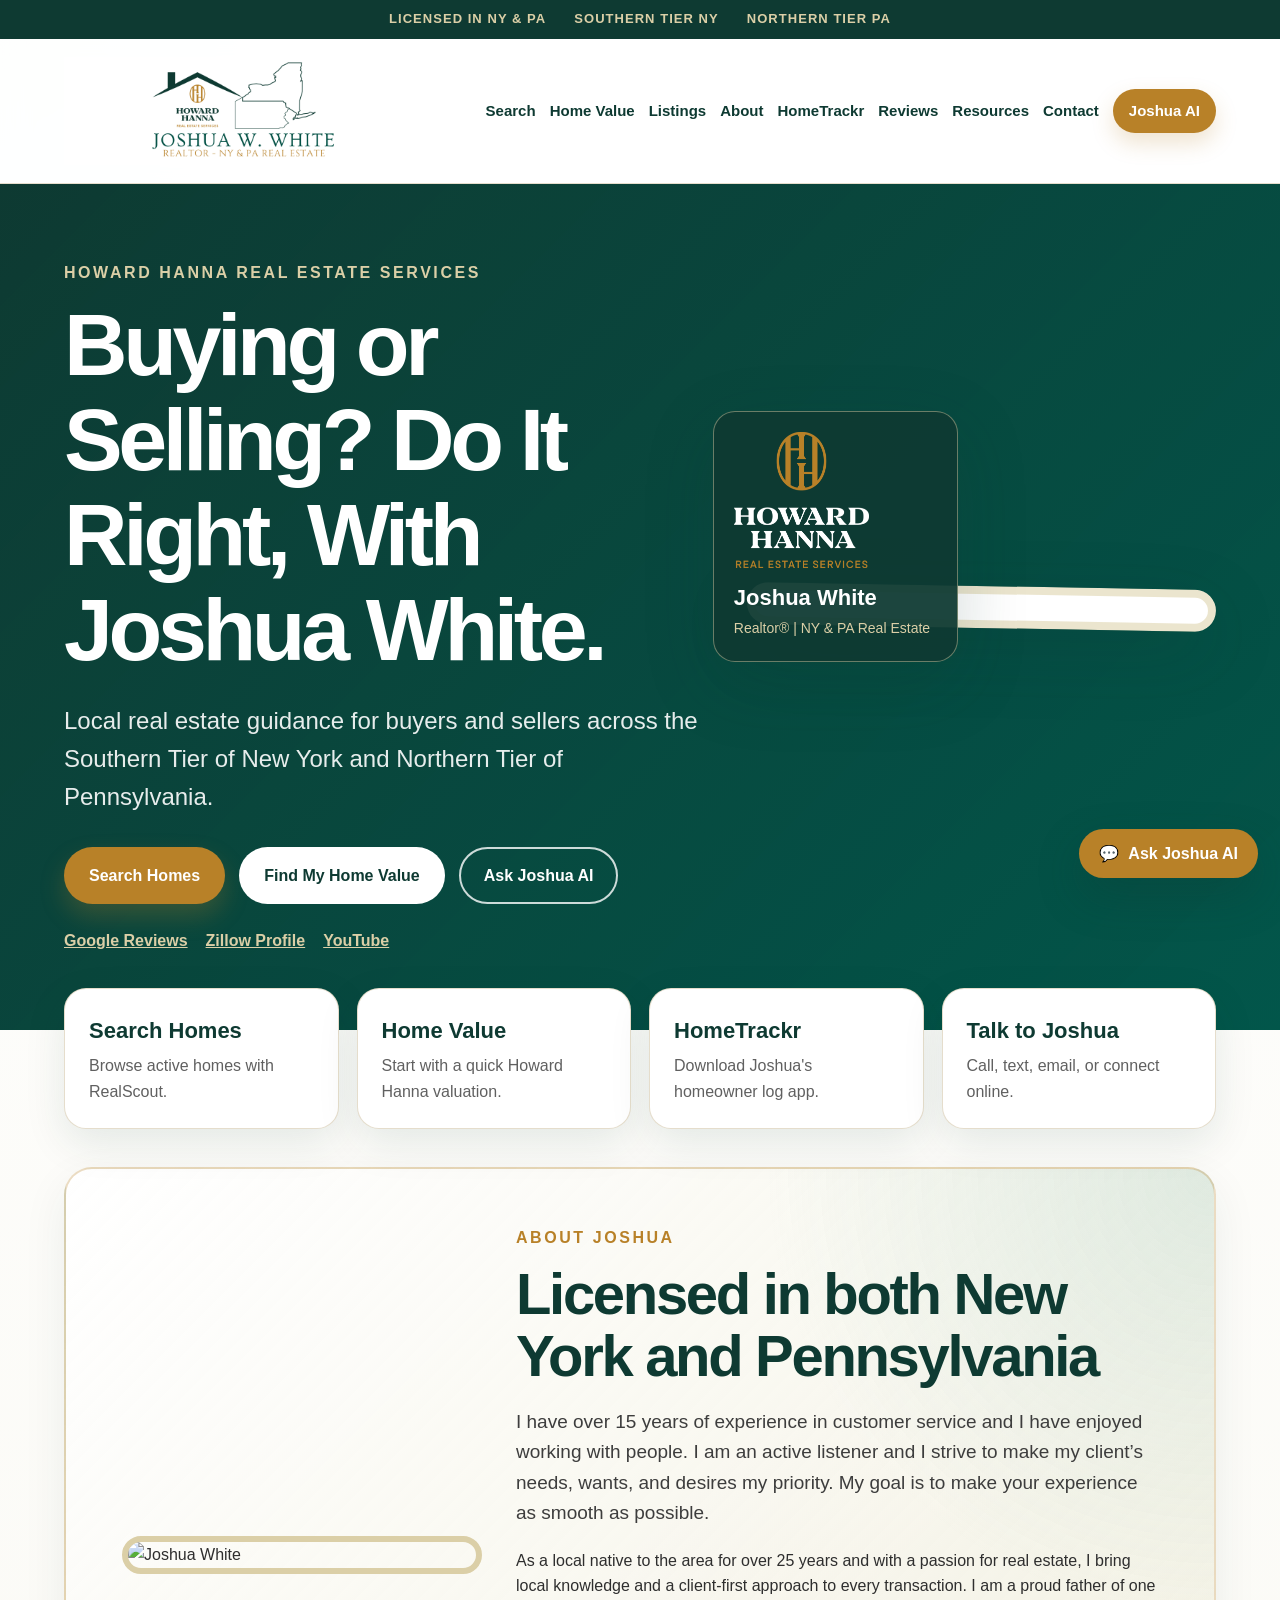
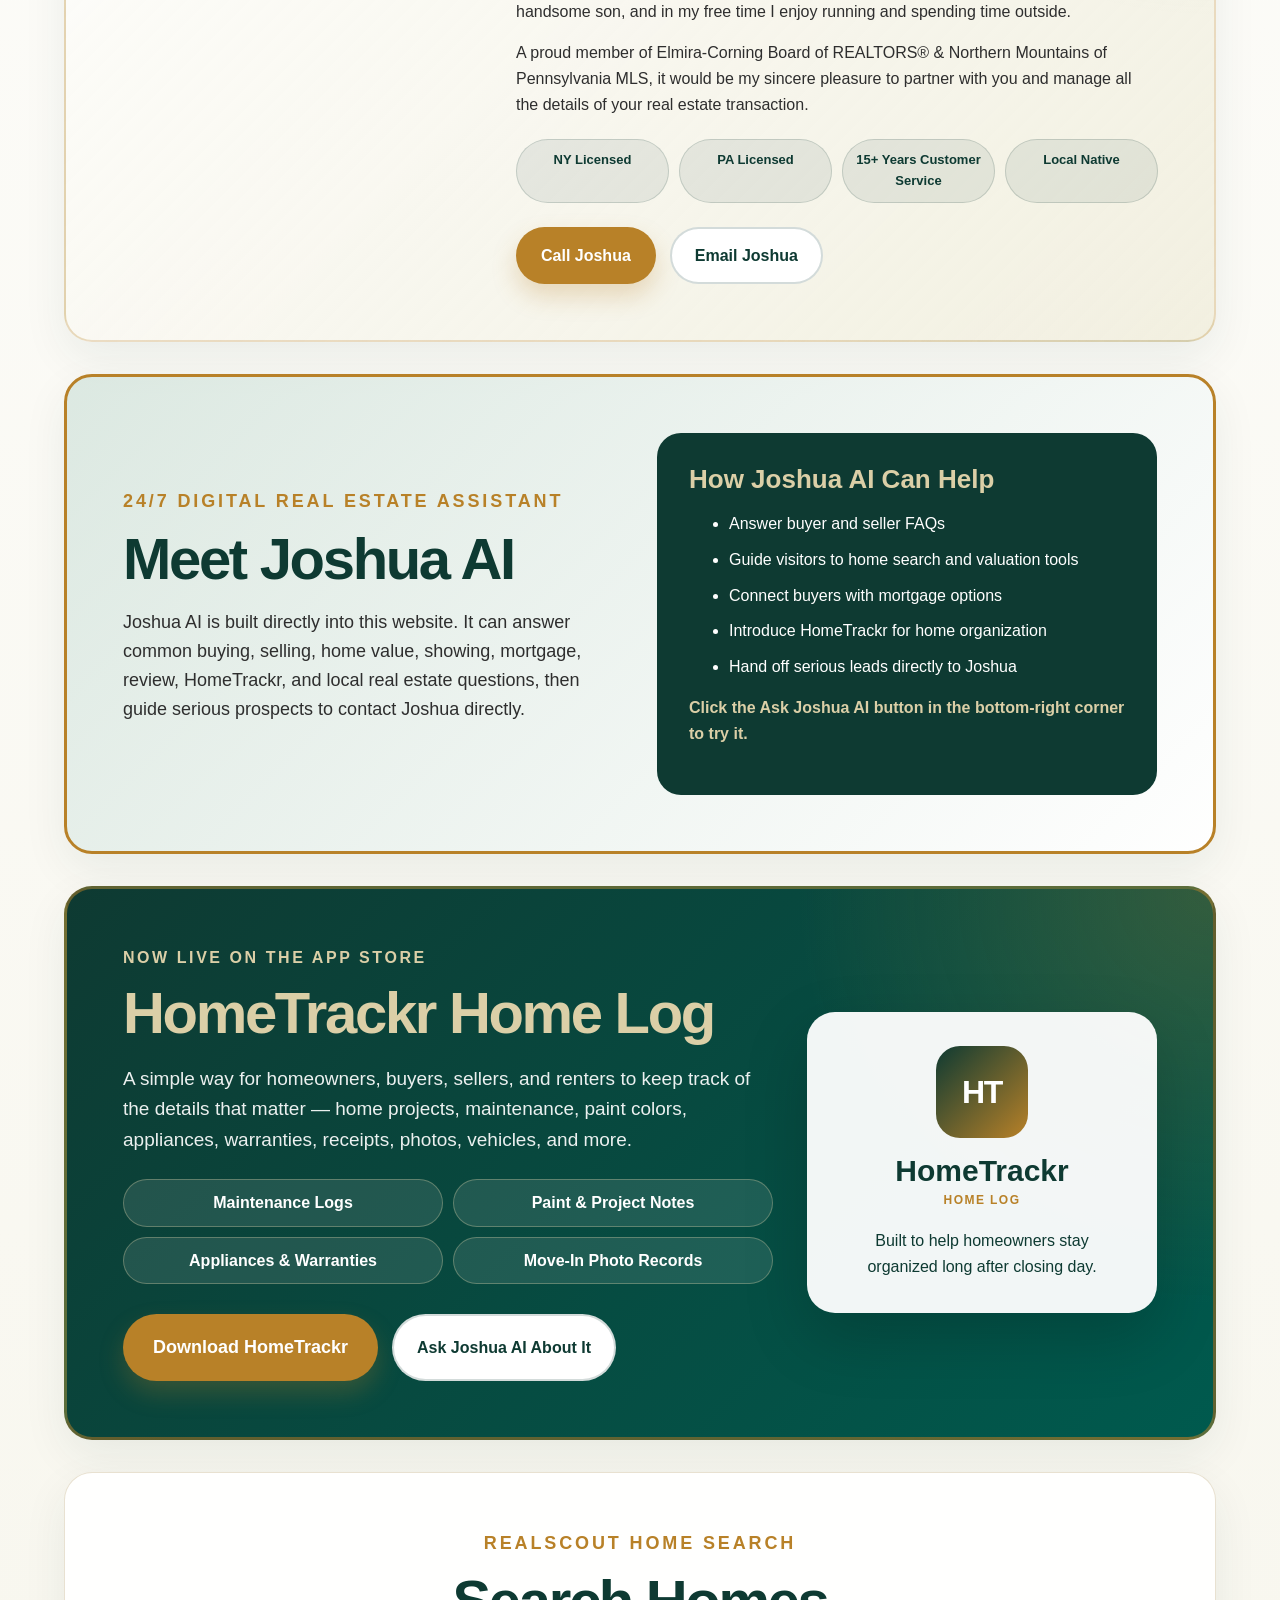
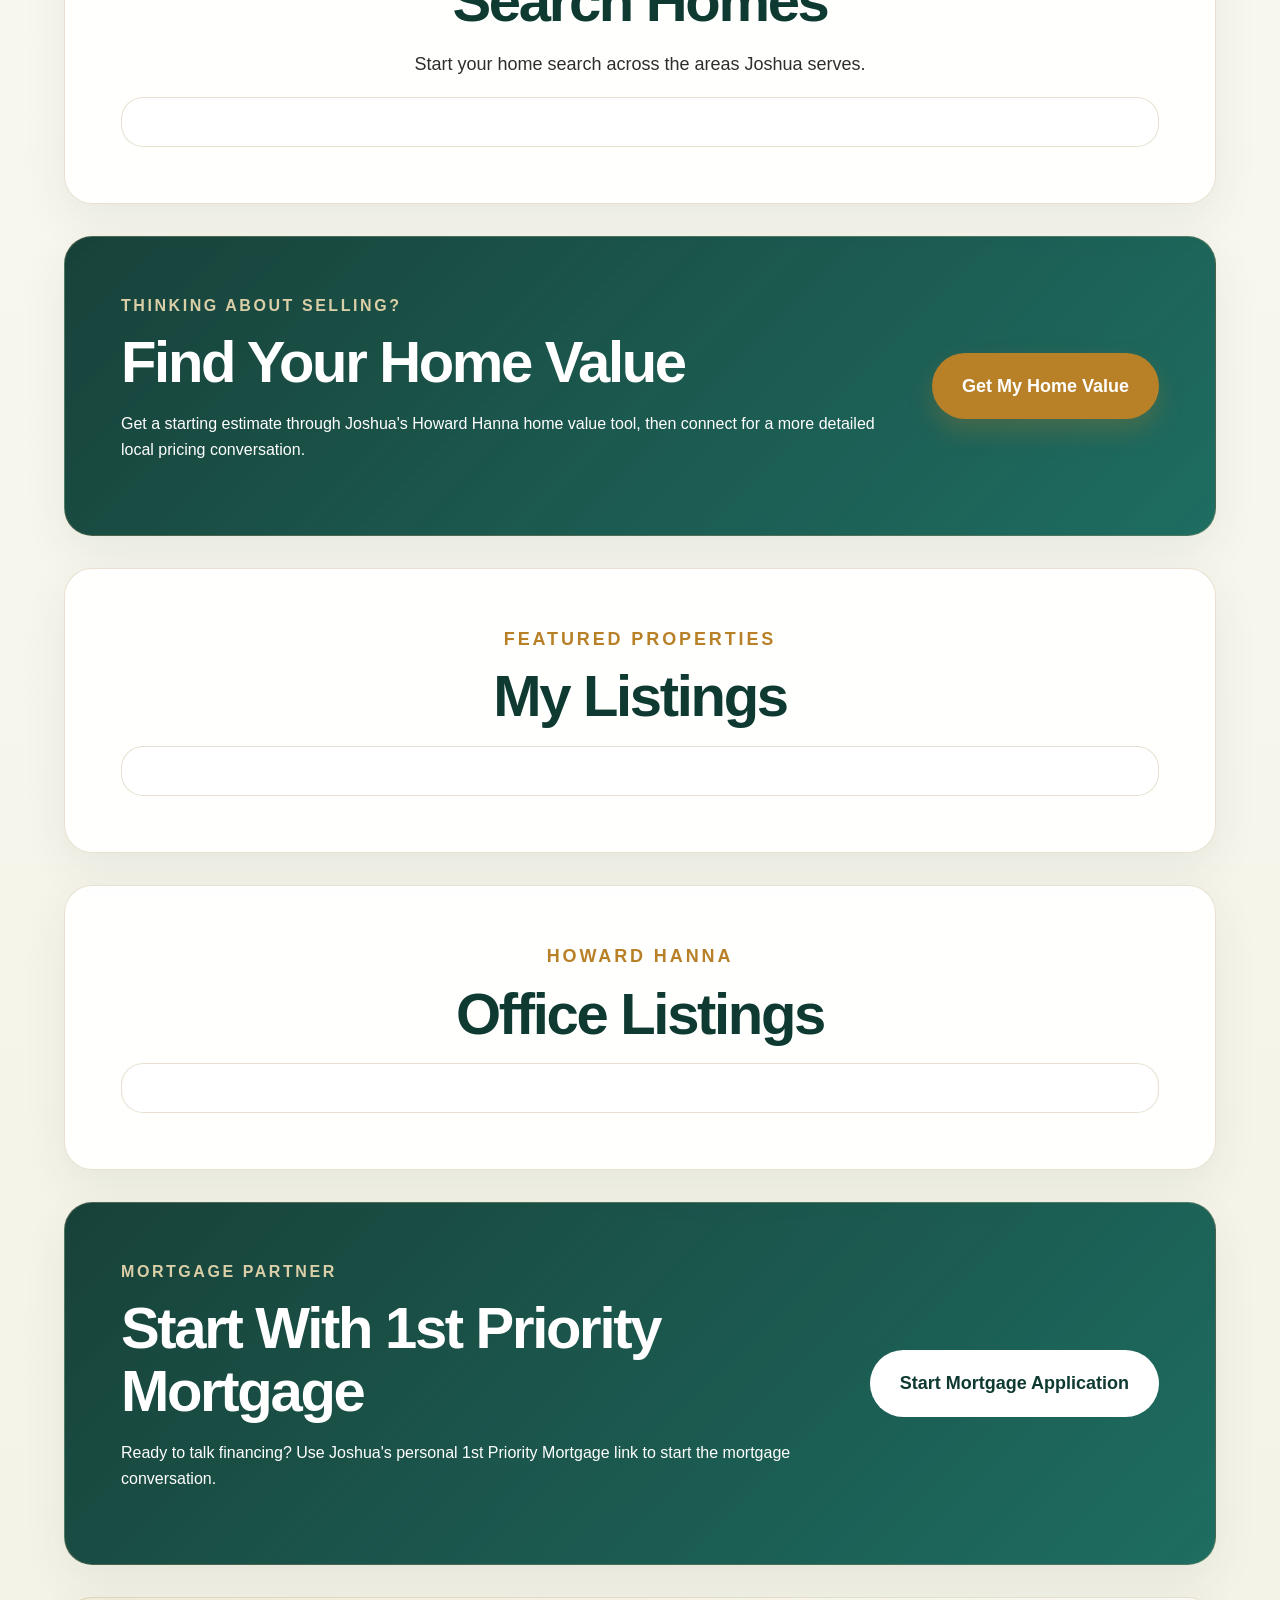
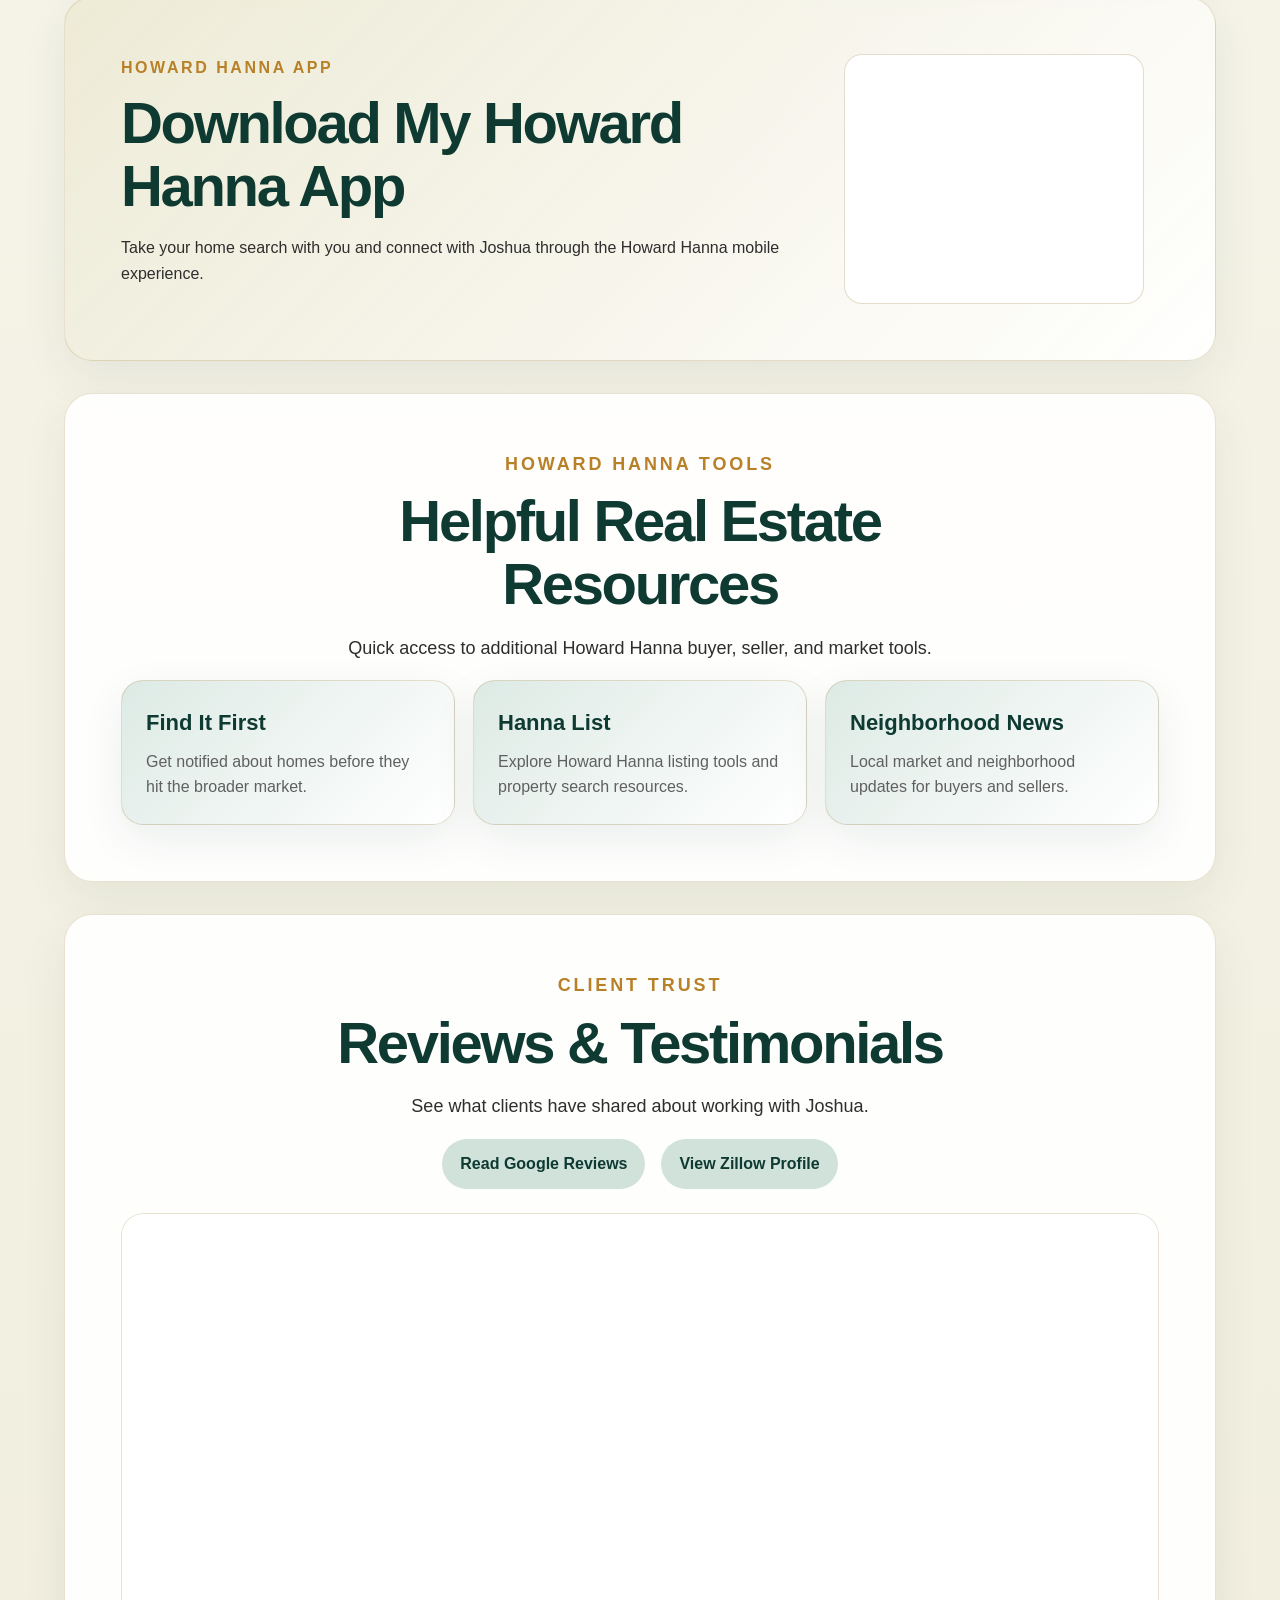
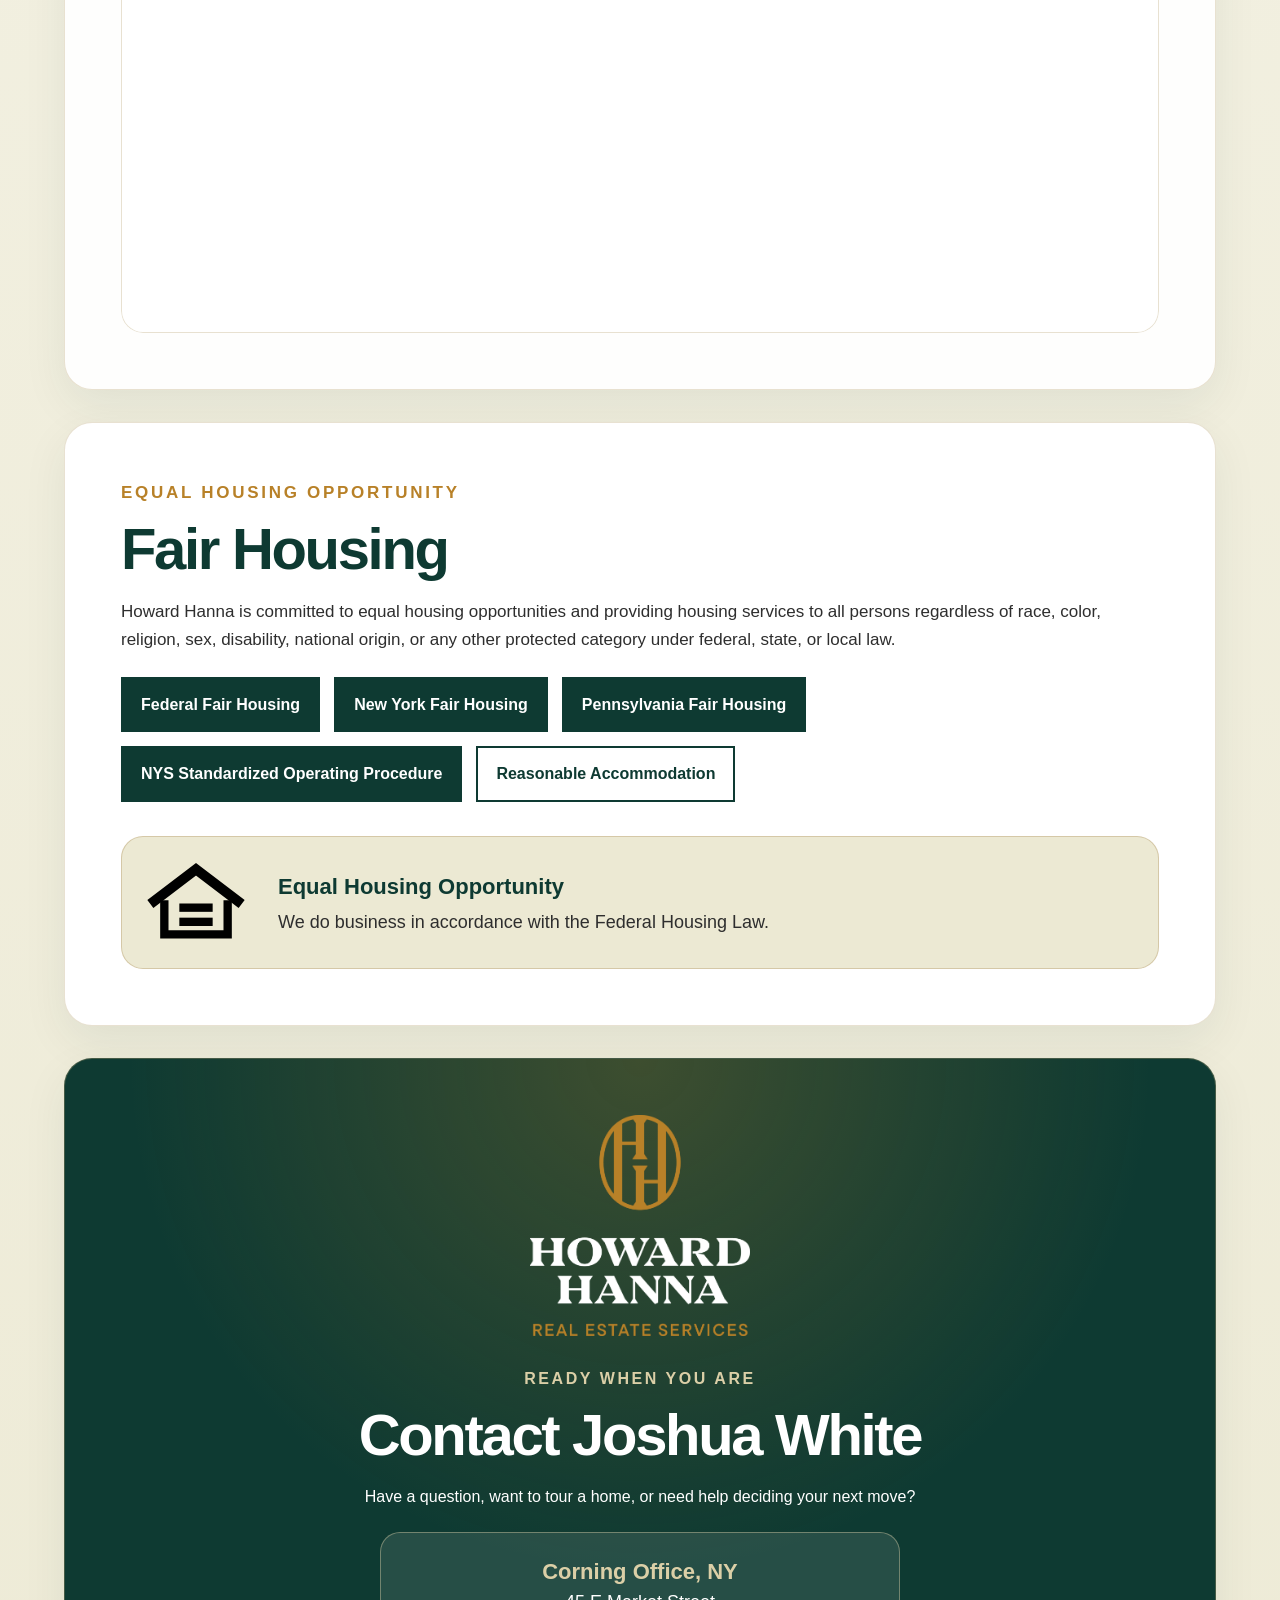
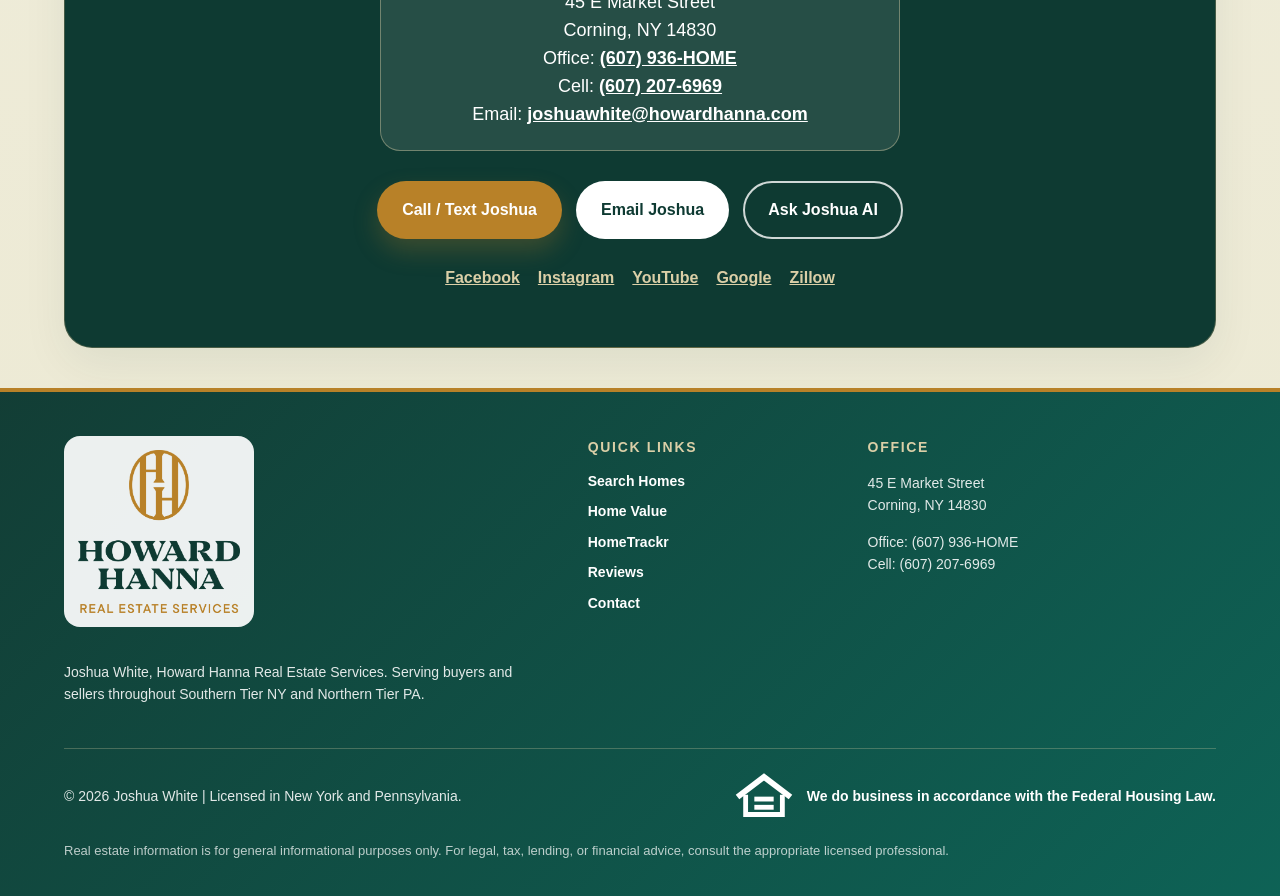
==== index.html @ bfe2ba2b "Wire HomeTrackr AI addon script" ====
<!DOCTYPE html>
<html lang="en">
<head>
  <meta charset="UTF-8" />
  <meta name="viewport" content="width=device-width, initial-scale=1.0" />

  <title>Joshua White | Howard Hanna Real Estate | NY & PA Realtor</title>
  <meta name="description" content="Joshua White, Howard Hanna Real Estate Services. Licensed in New York and Pennsylvania, serving Southern Tier NY and Northern Tier PA. Search homes, get a home value, read reviews, download HomeTrackr, and ask Joshua AI." />

  <meta property="og:title" content="Joshua White | Howard Hanna Real Estate" />
  <meta property="og:description" content="Search homes, get your home value, view listings, read reviews, download HomeTrackr, and ask Joshua AI." />
  <meta property="og:type" content="website" />
  <meta property="og:image" content="joshua-headshot.png" />

  <script src="https://em.realscout.com/widgets/realscout-web-components.umd.js" type="module"></script>

  <link rel="stylesheet" href="styles.css" />
  <link rel="stylesheet" href="custom.css" />

  <style>
    realscout-advanced-search { --rs-as-button-text-color: #0e3a32; --rs-as-background-color: #ffffff; --rs-as-button-color: #9fc8bd; --rs-as-widget-width: 1000px !important; }
    realscout-your-listings, realscout-office-listings { --rs-listing-divider-color: #0e3a32; width: 100%; }
  </style>
</head>
<body>
  <div class="top-strip"><span>Licensed in NY & PA</span><span>Southern Tier NY</span><span>Northern Tier PA</span></div>
  <header class="site-header">
    <a class="logo-lockup" href="#home" aria-label="Joshua White Home"><img src="joshua-hh-logo-wide.png" alt="Joshua W. White Howard Hanna Real Estate Services logo" /></a>
    <button class="menu-toggle" aria-label="Open menu" onclick="document.body.classList.toggle('menu-open')">☰</button>
    <nav class="main-nav refined-nav"><a href="#search">Search</a><a href="#value">Home Value</a><a href="#listings">Listings</a><a href="#about">About</a><a href="#hometrackr">HomeTrackr</a><a href="#reviews">Reviews</a><a href="#resources">Resources</a><a href="#contact">Contact</a><a class="nav-cta" href="#ai">Joshua AI</a></nav>
  </header>

  <main id="home">
    <section class="hero">
      <div class="hero-copy"><p class="eyebrow">Howard Hanna Real Estate Services</p><h1>Buying or Selling? Do It Right, With Joshua White.</h1><p class="hero-text">Local real estate guidance for buyers and sellers across the Southern Tier of New York and Northern Tier of Pennsylvania.</p><div class="cta-row"><a class="btn btn-gold" href="#search">Search Homes</a><a class="btn btn-light" href="https://homevalue.howardhanna.com/joshuawilliamwhite" target="_blank" rel="noopener">Find My Home Value</a><a class="btn btn-outline" href="#ai">Ask Joshua AI</a></div><div class="trust-row"><a href="https://share.google/YbejLCxPQaZYuZrGc" target="_blank" rel="noopener">Google Reviews</a><a href="https://www.zillow.com/profile/JoshuaWhiteRealtor" target="_blank" rel="noopener">Zillow Profile</a><a href="https://www.youtube.com/@joshuawhiterealtor" target="_blank" rel="noopener">YouTube</a></div></div>
      <div class="hero-visual"><div class="photo-frame"><img src="joshua-headshot.png" alt="Joshua White, Howard Hanna Realtor" /></div><div class="hero-card"><img src="hh-logo-white-gold.png" alt="Howard Hanna Real Estate Services" /><p>Joshua White</p><span>Realtor® | NY & PA Real Estate</span></div></div>
    </section>

    <section class="quick-actions premium-actions"><a href="#search"><strong>Search Homes</strong><span>Browse active homes with RealScout.</span></a><a href="https://homevalue.howardhanna.com/joshuawilliamwhite" target="_blank" rel="noopener"><strong>Home Value</strong><span>Start with a quick Howard Hanna valuation.</span></a><a href="#hometrackr"><strong>HomeTrackr</strong><span>Download Joshua's homeowner log app.</span></a><a href="#contact"><strong>Talk to Joshua</strong><span>Call, text, email, or connect online.</span></a></section>

    <section id="about" class="section about-section about-featured"><div class="about-photo"><img src="joshua-headshot.png" alt="Joshua White" /></div><div><p class="eyebrow">About Joshua</p><h2>Licensed in both New York and Pennsylvania</h2><p class="lead-copy">I have over 15 years of experience in customer service and I have enjoyed working with people. I am an active listener and I strive to make my client’s needs, wants, and desires my priority. My goal is to make your experience as smooth as possible.</p><p>As a local native to the area for over 25 years and with a passion for real estate, I bring local knowledge and a client-first approach to every transaction. I am a proud father of one handsome son, and in my free time I enjoy running and spending time outside.</p><p>A proud member of Elmira-Corning Board of REALTORS® & Northern Mountains of Pennsylvania MLS, it would be my sincere pleasure to partner with you and manage all the details of your real estate transaction.</p><div class="mini-cred-grid"><span>NY Licensed</span><span>PA Licensed</span><span>15+ Years Customer Service</span><span>Local Native</span></div><div class="cta-row about-cta-row"><a class="btn btn-gold" href="tel:16072076969">Call Joshua</a><a class="btn btn-light btn-light-bordered" href="mailto:joshuawhite@howardhanna.com">Email Joshua</a></div></div></section>

    <section id="ai" class="section ai-feature"><div class="section-copy"><p class="eyebrow">24/7 Digital Real Estate Assistant</p><h2>Meet Joshua AI</h2><p>Joshua AI is built directly into this website. It can answer common buying, selling, home value, showing, mortgage, review, HomeTrackr, and local real estate questions, then guide serious prospects to contact Joshua directly.</p></div><div class="ai-panel"><h3>How Joshua AI Can Help</h3><ul><li>Answer buyer and seller FAQs</li><li>Guide visitors to home search and valuation tools</li><li>Connect buyers with mortgage options</li><li>Introduce HomeTrackr for home organization</li><li>Hand off serious leads directly to Joshua</li></ul><p class="note">Click the Ask Joshua AI button in the bottom-right corner to try it.</p></div></section>

    <section id="hometrackr" class="section hometrackr-section"><div class="hometrackr-copy"><p class="eyebrow">Now Live on the App Store</p><h2>HomeTrackr Home Log</h2><p class="lead-copy">A simple way for homeowners, buyers, sellers, and renters to keep track of the details that matter — home projects, maintenance, paint colors, appliances, warranties, receipts, photos, vehicles, and more.</p><div class="hometrackr-points"><span>Maintenance Logs</span><span>Paint & Project Notes</span><span>Appliances & Warranties</span><span>Move-In Photo Records</span></div><div class="cta-row"><a class="btn btn-gold btn-large" href="https://apps.apple.com/us/app/hometrackr-home-log/id6785076449" target="_blank" rel="noopener">Download HomeTrackr</a><a class="btn btn-light btn-light-bordered" href="#ai">Ask Joshua AI About It</a></div></div><div class="hometrackr-card"><div class="app-icon-mock">HT</div><strong>HomeTrackr</strong><span>Home Log</span><p>Built to help homeowners stay organized long after closing day.</p></div></section>

    <section id="search" class="section"><div class="section-heading centered"><p class="eyebrow">RealScout Home Search</p><h2>Search Homes</h2><p>Start your home search across the areas Joshua serves.</p></div><div class="widget-card"><realscout-advanced-search agent-encoded-id="QWdlbnQtNDgyNTk="></realscout-advanced-search></div></section>
    <section id="value" class="section split-section feature-seller-section"><div><p class="eyebrow">Thinking About Selling?</p><h2>Find Your Home Value</h2><p>Get a starting estimate through Joshua's Howard Hanna home value tool, then connect for a more detailed local pricing conversation.</p></div><a class="btn btn-gold btn-large" href="https://homevalue.howardhanna.com/joshuawilliamwhite" target="_blank" rel="noopener">Get My Home Value</a></section>
    <section id="listings" class="section"><div class="section-heading centered"><p class="eyebrow">Featured Properties</p><h2>My Listings</h2></div><div class="widget-card"><realscout-your-listings agent-encoded-id="QWdlbnQtNDgyNTk=" sort-order="STATUS_AND_SIGNIFICANT_CHANGE" listing-status="For Sale,For Rent,In Contract,Sold,Rented" property-types="SFR,MF,TC,LAL,MOBILE,OTHER"></realscout-your-listings></div></section>
    <section id="office-listings" class="section"><div class="section-heading centered"><p class="eyebrow">Howard Hanna</p><h2>Office Listings</h2></div><div class="widget-card"><realscout-office-listings agent-encoded-id="QWdlbnQtNDgyNTk=" sort-order="STATUS_AND_SIGNIFICANT_CHANGE" listing-status="For Sale,For Rent,In Contract,Sold,Rented" property-types="SFR,MF,TC,LAL,MOBILE,OTHER"></realscout-office-listings></div></section>
    <section id="mortgage" class="section mortgage-section"><div><p class="eyebrow">Mortgage Partner</p><h2>Start With 1st Priority Mortgage</h2><p>Ready to talk financing? Use Joshua's personal 1st Priority Mortgage link to start the mortgage conversation.</p></div><a class="btn btn-light btn-large" href="https://mymortgageapp.1stprioritymortgage.com/dr/c/1hy1e" target="_blank" rel="noopener">Start Mortgage Application</a></section>
    <section id="app" class="section app-section"><div><p class="eyebrow">Howard Hanna App</p><h2>Download My Howard Hanna App</h2><p>Take your home search with you and connect with Joshua through the Howard Hanna mobile experience.</p></div><div class="app-widget"><iframe style="width: 300px; height: 250px;" frameborder="0" scrolling="no" id="widgetPreview" src="https://boost-howardhanna.homespotter.com/sharewidget/show_widget/howardhanna?agent_id=4045633&customer_id=1391"></iframe></div></section>
    <section id="resources" class="section"><div class="section-heading centered"><p class="eyebrow">Howard Hanna Tools</p><h2>Helpful Real Estate Resources</h2><p>Quick access to additional Howard Hanna buyer, seller, and market tools.</p></div><div class="resource-grid"><a href="https://joshuawilliamwhite.howardhanna.com/find-it-first" target="_blank" rel="noopener"><strong>Find It First</strong><span>Get notified about homes before they hit the broader market.</span></a><a href="https://joshuawilliamwhite.howardhanna.com/hanna-list" target="_blank" rel="noopener"><strong>Hanna List</strong><span>Explore Howard Hanna listing tools and property search resources.</span></a><a href="https://joshuawilliamwhite.howardhanna.com/neighborhoodnews" target="_blank" rel="noopener"><strong>Neighborhood News</strong><span>Local market and neighborhood updates for buyers and sellers.</span></a></div></section>
    <section id="reviews" class="section"><div class="section-heading centered"><p class="eyebrow">Client Trust</p><h2>Reviews & Testimonials</h2><p>See what clients have shared about working with Joshua.</p></div><div class="review-links"><a href="https://share.google/YbejLCxPQaZYuZrGc" target="_blank" rel="noopener">Read Google Reviews</a><a href="https://www.zillow.com/profile/JoshuaWhiteRealtor" target="_blank" rel="noopener">View Zillow Profile</a></div><div class="widget-card reviews-widget testimonial-frame-card"><iframe title="Joshua White Testimonials" src="https://application.testimonialtree.com/widgets/widgetFrame/?widgetid=71640&Username=howardhanna_10601364" loading="lazy"></iframe></div></section>
    <section id="fair-housing" class="section fair-housing-section"><p class="eyebrow">Equal Housing Opportunity</p><h2>Fair Housing</h2><p>Howard Hanna is committed to equal housing opportunities and providing housing services to all persons regardless of race, color, religion, sex, disability, national origin, or any other protected category under federal, state, or local law.</p><div class="fair-links"><a href="https://www.justice.gov/crt/fair-housing-act-1" target="_blank" rel="noopener">Federal Fair Housing</a><a href="https://www.dos.ny.gov/licensing/docs/FairHousingNotice_new.pdf" target="_blank" rel="noopener">New York Fair Housing</a><a href="https://parealtor.app.box.com/s/10l3hyl4ky19dgp8cqluohttox3i6rvm" target="_blank" rel="noopener">Pennsylvania Fair Housing</a><a href="https://media.e-net.com/howardhanna/fairhousing/SOP_April_2022.pdf?__hstc=49138489.51950dae9f6cd1310cbae2a3ce6e29cc.1782693582664.1782693582664.1782783790131.2&__hssc=49138489.2.1782783790131&__hsfp=68afa418b29ef6bc1fd30101d16386a2" target="_blank" rel="noopener">NYS Standardized Operating Procedure</a><a href="https://media.e-net.com/howardhanna/fairhousing/ReasonableAccomodation.pdf?__hstc=49138489.51950dae9f6cd1310cbae2a3ce6e29cc.1782693582664.1782693582664.1782783790131.2&__hssc=49138489.2.1782783790131&__hsfp=68afa418b29ef6bc1fd30101d16386a2" target="_blank" rel="noopener">Reasonable Accommodation</a></div><div class="equal-housing-block" aria-label="Equal Housing Opportunity"><svg viewBox="0 0 120 100" role="img" aria-label="Equal Housing Opportunity logo"><path d="M10 48 L60 10 L110 48" fill="none" stroke="currentColor" stroke-width="12" stroke-linecap="square" stroke-linejoin="miter" /><path d="M22 47 V88 H98 V47" fill="none" stroke="currentColor" stroke-width="10" /><rect x="40" y="51" width="40" height="10" fill="currentColor" /><rect x="40" y="68" width="40" height="10" fill="currentColor" /></svg><div><strong>Equal Housing Opportunity</strong><p>We do business in accordance with the Federal Housing Law.</p></div></div></section>
    <section id="contact" class="section contact-section premium-contact-section"><img src="hh-logo-white-gold.png" alt="Howard Hanna Real Estate Services" /><p class="eyebrow">Ready When You Are</p><h2>Contact Joshua White</h2><p>Have a question, want to tour a home, or need help deciding your next move?</p><div class="office-card"><strong>Corning Office, NY</strong><br />45 E Market Street<br />Corning, NY 14830<br />Office: <a href="tel:16079364663">(607) 936-HOME</a><br />Cell: <a href="tel:16072076969">(607) 207-6969</a><br />Email: <a href="mailto:joshuawhite@howardhanna.com">joshuawhite@howardhanna.com</a></div><div class="cta-row centered-row"><a class="btn btn-gold" href="tel:16072076969">Call / Text Joshua</a><a class="btn btn-light" href="mailto:joshuawhite@howardhanna.com">Email Joshua</a><a class="btn btn-outline" href="#ai">Ask Joshua AI</a></div><div class="social-links"><a href="https://www.facebook.com/JoshuaWhiteRealtor" target="_blank" rel="noopener">Facebook</a><a href="https://www.instagram.com/joshuawwhiterealtor/" target="_blank" rel="noopener">Instagram</a><a href="https://www.youtube.com/@joshuawhiterealtor" target="_blank" rel="noopener">YouTube</a><a href="https://share.google/YbejLCxPQaZYuZrGc" target="_blank" rel="noopener">Google</a><a href="https://www.zillow.com/profile/JoshuaWhiteRealtor" target="_blank" rel="noopener">Zillow</a></div></section>
  </main>
  <footer class="footer premium-footer"><div class="footer-columns"><div><img src="hh-logo-forest-gold.png" alt="Howard Hanna Real Estate Services" /><p>Joshua White, Howard Hanna Real Estate Services. Serving buyers and sellers throughout Southern Tier NY and Northern Tier PA.</p></div><div><strong>Quick Links</strong><a href="#search">Search Homes</a><a href="#value">Home Value</a><a href="#hometrackr">HomeTrackr</a><a href="#reviews">Reviews</a><a href="#contact">Contact</a></div><div><strong>Office</strong><p>45 E Market Street<br />Corning, NY 14830</p><p>Office: (607) 936-HOME<br />Cell: (607) 207-6969</p></div></div><div class="footer-bottom-row"><p>© 2026 Joshua White | Licensed in New York and Pennsylvania.</p><div class="footer-eho"><svg viewBox="0 0 120 100" role="img" aria-label="Equal Housing Opportunity logo"><path d="M10 48 L60 10 L110 48" fill="none" stroke="currentColor" stroke-width="12" stroke-linecap="square" stroke-linejoin="miter" /><path d="M22 47 V88 H98 V47" fill="none" stroke="currentColor" stroke-width="10" /><rect x="40" y="51" width="40" height="10" fill="currentColor" /><rect x="40" y="68" width="40" height="10" fill="currentColor" /></svg><span>We do business in accordance with the Federal Housing Law.</span></div></div><p class="fine-print">Real estate information is for general informational purposes only. For legal, tax, lending, or financial advice, consult the appropriate licensed professional.</p></footer>
  <script src="joshua-ai.js"></script>
  <script src="hometrackr-ai-addon.js"></script>
</body>
</html>
---- styles.css ----
:root {
  --forest: #0e3a32;
  --deep-green: #005a4e;
  --mint: #9fc8bd;
  --soft-mint: #d0e2da;
  --gold: #b88128;
  --pale-gold: #dbcfa7;
  --cream: #ece9d3;
  --bronze: #b8a171;
  --charcoal: #2e2e2e;
  --white: #ffffff;
  --shadow: 0 22px 70px rgba(14, 58, 50, .18);
  --radius: 28px;
}

* {
  box-sizing: border-box;
}

html {
  scroll-behavior: smooth;
}

body {
  margin: 0;
  font-family: Arial, Helvetica, sans-serif;
  color: var(--charcoal);
  background:
    radial-gradient(circle at top left, rgba(159, 200, 189, .30), transparent 32rem),
    linear-gradient(180deg, #ffffff 0%, var(--cream) 100%);
  line-height: 1.6;
}

a {
  color: inherit;
}

.top-strip {
  background: var(--forest);
  color: var(--pale-gold);
  display: flex;
  justify-content: center;
  gap: 28px;
  padding: 9px 18px;
  font-size: 13px;
  font-weight: 800;
  letter-spacing: .08em;
  text-transform: uppercase;
}

.site-header {
  background: rgba(255, 255, 255, .94);
  backdrop-filter: blur(14px);
  border-bottom: 1px solid rgba(184, 161, 113, .35);
  display: flex;
  align-items: center;
  justify-content: space-between;
  gap: 24px;
  padding: 18px 5%;
  position: sticky;
  top: 0;
  z-index: 20;
}

.logo-lockup img {
  width: min(360px, 62vw);
  display: block;
}

.main-nav {
  display: flex;
  align-items: center;
  gap: 18px;
  flex-wrap: wrap;
}

.main-nav a {
  color: var(--forest);
  text-decoration: none;
  font-weight: 800;
  font-size: 15px;
}

.menu-toggle {
  display: none;
  background: var(--forest);
  color: var(--white);
  border: 0;
  border-radius: 10px;
  padding: 10px 14px;
  font-size: 24px;
}

.hero {
  min-height: 78vh;
  display: grid;
  grid-template-columns: minmax(0, 1.15fr) minmax(320px, .85fr);
  gap: 48px;
  align-items: center;
  padding: 76px 5%;
  background:
    linear-gradient(135deg, rgba(14, 58, 50, .98), rgba(0, 90, 78, .88)),
    var(--forest);
  color: var(--white);
  overflow: hidden;
}

.hero-copy {
  max-width: 840px;
}

.eyebrow {
  color: var(--gold);
  text-transform: uppercase;
  letter-spacing: .16em;
  font-weight: 900;
  margin: 0 0 12px;
}

.hero .eyebrow,
.contact-section .eyebrow,
.mortgage-section .eyebrow {
  color: var(--pale-gold);
}

h1,
h2,
h3 {
  line-height: 1.08;
  margin: 0 0 18px;
}

h1 {
  font-size: clamp(44px, 7vw, 88px);
  letter-spacing: -0.05em;
}

h2 {
  color: var(--forest);
  font-size: clamp(34px, 4.8vw, 58px);
  letter-spacing: -0.04em;
}

h3 {
  color: var(--forest);
  font-size: 26px;
}

.hero-text {
  font-size: clamp(18px, 2vw, 24px);
  max-width: 720px;
  color: rgba(255, 255, 255, .90);
}

.cta-row {
  display: flex;
  flex-wrap: wrap;
  gap: 14px;
  margin-top: 30px;
}

.btn {
  border: 2px solid transparent;
  border-radius: 999px;
  display: inline-flex;
  align-items: center;
  justify-content: center;
  padding: 14px 23px;
  font-weight: 900;
  text-decoration: none;
  transition: transform .2s ease, box-shadow .2s ease, background .2s ease;
}

.btn:hover {
  transform: translateY(-2px);
}

.btn-gold {
  background: var(--gold);
  color: var(--white);
  box-shadow: 0 12px 24px rgba(184, 129, 40, .26);
}

.btn-light {
  background: var(--white);
  color: var(--forest);
}

.btn-outline {
  border-color: rgba(255, 255, 255, .80);
  color: var(--white);
}

.btn-large {
  font-size: 18px;
  padding: 17px 28px;
}

.trust-row {
  display: flex;
  flex-wrap: wrap;
  gap: 18px;
  margin-top: 24px;
}

.trust-row a {
  color: var(--pale-gold);
  font-weight: 800;
}

.hero-visual {
  position: relative;
}

.photo-frame {
  border: 8px solid rgba(219, 207, 167, .55);
  border-radius: 34px;
  overflow: hidden;
  box-shadow: var(--shadow);
  background: var(--white);
  transform: rotate(1deg);
}

.photo-frame img {
  display: block;
  width: 100%;
  height: auto;
}

.hero-card {
  position: absolute;
  left: -34px;
  bottom: -34px;
  background: rgba(14, 58, 50, .94);
  color: var(--white);
  border: 1px solid rgba(219, 207, 167, .45);
  border-radius: 22px;
  padding: 20px;
  width: 245px;
  box-shadow: var(--shadow);
}

.hero-card img {
  max-width: 135px;
  display: block;
  margin-bottom: 12px;
}

.hero-card p {
  margin: 0;
  font-size: 22px;
  font-weight: 900;
}

.hero-card span {
  color: var(--pale-gold);
  font-size: 14px;
}

.quick-actions {
  display: grid;
  grid-template-columns: repeat(4, 1fr);
  gap: 18px;
  width: min(1180px, 90%);
  margin: -42px auto 38px;
  position: relative;
  z-index: 5;
}

.quick-actions a {
  background: var(--white);
  border: 1px solid rgba(184, 161, 113, .36);
  border-radius: 22px;
  padding: 24px;
  color: var(--charcoal);
  text-decoration: none;
  box-shadow: 0 14px 42px rgba(14, 58, 50, .10);
}

.quick-actions strong {
  color: var(--forest);
  display: block;
  font-size: 22px;
  margin-bottom: 5px;
}

.quick-actions span {
  color: #606060;
}

.section {
  width: min(1180px, 90%);
  margin: 32px auto;
  background: rgba(255, 255, 255, .92);
  border: 1px solid rgba(184, 161, 113, .32);
  border-radius: var(--radius);
  padding: clamp(28px, 5vw, 56px);
  box-shadow: 0 16px 46px rgba(14, 58, 50, .07);
}

.centered {
  text-align: center;
  max-width: 760px;
  margin-left: auto;
  margin-right: auto;
}

.section-heading p,
.section-copy p {
  font-size: 18px;
}

.ai-feature {
  display: grid;
  grid-template-columns: 1fr 1fr;
  gap: 34px;
  align-items: center;
  border: 3px solid var(--gold);
  background:
    linear-gradient(135deg, rgba(208, 226, 218, .72), rgba(255,255,255,.94));
}

.ai-panel {
  background: var(--forest);
  color: var(--white);
  border-radius: 24px;
  padding: 32px;
}

.ai-panel h3 {
  color: var(--pale-gold);
}

.ai-panel li {
  margin-bottom: 10px;
}

.note {
  color: var(--pale-gold);
  font-weight: 800;
}

.widget-card {
  background: var(--white);
  border: 1px solid rgba(184, 161, 113, .32);
  border-radius: 22px;
  padding: 24px;
  overflow: hidden;
}

.split-section,
.mortgage-section,
.about-section {
  display: grid;
  grid-template-columns: 1fr auto;
  gap: 34px;
  align-items: center;
}

.mortgage-section {
  background:
    linear-gradient(135deg, rgba(14, 58, 50, .96), rgba(0, 90, 78, .88));
  color: var(--white);
}

.mortgage-section h2,
.contact-section h2 {
  color: var(--white);
}

.review-links {
  display: flex;
  gap: 16px;
  justify-content: center;
  flex-wrap: wrap;
  margin-bottom: 24px;
}

.review-links a {
  background: var(--soft-mint);
  color: var(--forest);
  border-radius: 999px;
  padding: 12px 18px;
  font-weight: 900;
  text-decoration: none;
}

.about-section {
  grid-template-columns: 360px 1fr;
}

.about-photo {
  border-radius: 28px;
  overflow: hidden;
  border: 6px solid var(--pale-gold);
}

.about-photo img {
  width: 100%;
  display: block;
}

.contact-section {
  text-align: center;
  background:
    radial-gradient(circle at top, rgba(184, 129, 40, .28), transparent 32rem),
    var(--forest);
  color: var(--white);
}

.contact-section > img {
  width: min(220px, 65vw);
  margin-bottom: 22px;
}

.centered-row {
  justify-content: center;
}

.social-links {
  display: flex;
  gap: 18px;
  flex-wrap: wrap;
  justify-content: center;
  margin-top: 26px;
}

.social-links a {
  color: var(--pale-gold);
  font-weight: 900;
}

.footer {
  width: min(1180px, 90%);
  margin: 0 auto;
  padding: 38px 0 54px;
  color: #5d5d5d;
  text-align: center;
  font-size: 14px;
}

@media (max-width: 960px) {
  .menu-toggle {
    display: inline-flex;
  }

  .main-nav {
    display: none;
    width: 100%;
    padding-top: 12px;
  }

  body.menu-open .main-nav {
    display: grid;
  }

  .site-header {
    flex-wrap: wrap;
  }

  .hero {
    grid-template-columns: 1fr;
    padding-top: 54px;
  }

  .hero-card {
    position: static;
    margin-top: 16px;
    width: auto;
  }

  .quick-actions,
  .ai-feature,
  .split-section,
  .mortgage-section,
  .about-section {
    grid-template-columns: 1fr;
  }

  .quick-actions {
    margin-top: 22px;
  }

  .about-photo {
    max-width: 360px;
  }

  .top-strip {
    display: none;
  }
}

@media (max-width: 620px) {
  .section,
  .quick-actions {
    width: 94%;
  }

  .logo-lockup img {
    width: 260px;
  }

  h1 {
    font-size: 42px;
  }

  .widget-card {
    padding: 12px;
  }
}
---- custom.css ----
.refined-nav {
  gap: 14px;
}

.refined-nav a {
  white-space: nowrap;
}

.refined-nav .nav-cta {
  background: var(--gold);
  color: var(--white);
  border-radius: 999px;
  padding: 10px 16px;
  box-shadow: 0 10px 22px rgba(184, 129, 40, .22);
}

.premium-actions a {
  transition: transform .2s ease, box-shadow .2s ease, border-color .2s ease;
}

.premium-actions a:hover {
  transform: translateY(-4px);
  box-shadow: 0 18px 48px rgba(14, 58, 50, .16);
  border-color: rgba(184, 129, 40, .42);
}

.about-featured {
  background:
    radial-gradient(circle at top right, rgba(159, 200, 189, .28), transparent 28rem),
    linear-gradient(135deg, rgba(255,255,255,.98), rgba(236, 233, 211, .62));
  border: 2px solid rgba(184, 129, 40, .28);
}

.about-featured .lead-copy {
  font-size: 19px;
  color: #3d3d3d;
}

.mini-cred-grid {
  display: grid;
  grid-template-columns: repeat(4, 1fr);
  gap: 10px;
  margin: 22px 0 0;
}

.mini-cred-grid span {
  background: rgba(14, 58, 50, .08);
  color: var(--forest);
  border: 1px solid rgba(14, 58, 50, .16);
  border-radius: 999px;
  padding: 10px 12px;
  text-align: center;
  font-weight: 900;
  font-size: 13px;
}

.about-cta-row {
  margin-top: 24px;
}

.btn-light-bordered {
  border-color: rgba(14, 58, 50, .18);
}

.hometrackr-section {
  display: grid;
  grid-template-columns: 1.3fr .7fr;
  gap: 34px;
  align-items: center;
  background:
    radial-gradient(circle at top right, rgba(184,129,40,.26), transparent 26rem),
    linear-gradient(135deg, #0e3a32, #005a4e);
  color: var(--white);
  border: 3px solid rgba(184, 129, 40, .50);
}

.hometrackr-section h2,
.hometrackr-section .eyebrow {
  color: var(--pale-gold);
}

.hometrackr-section .lead-copy {
  color: rgba(255,255,255,.92);
  font-size: 19px;
}

.hometrackr-points {
  display: grid;
  grid-template-columns: repeat(2, 1fr);
  gap: 10px;
  margin: 24px 0 0;
}

.hometrackr-points span {
  background: rgba(255,255,255,.10);
  border: 1px solid rgba(219,207,167,.34);
  border-radius: 999px;
  padding: 10px 12px;
  color: var(--white);
  font-weight: 900;
  text-align: center;
}

.hometrackr-card {
  background: rgba(255,255,255,.95);
  color: var(--forest);
  border-radius: 28px;
  padding: 34px;
  text-align: center;
  box-shadow: 0 24px 64px rgba(0,0,0,.18);
}

.app-icon-mock {
  width: 92px;
  height: 92px;
  margin: 0 auto 18px;
  border-radius: 24px;
  display: grid;
  place-items: center;
  background: linear-gradient(135deg, var(--forest), var(--gold));
  color: var(--white);
  font-size: 32px;
  font-weight: 900;
  letter-spacing: -.04em;
}

.hometrackr-card strong {
  display: block;
  font-size: 30px;
  line-height: 1;
}

.hometrackr-card span {
  color: var(--gold);
  font-weight: 900;
  text-transform: uppercase;
  letter-spacing: .12em;
  font-size: 12px;
}

.hometrackr-card p {
  margin-bottom: 0;
}

.feature-seller-section {
  background:
    linear-gradient(135deg, rgba(14, 58, 50, .96), rgba(0, 90, 78, .88));
  color: var(--white);
}

.feature-seller-section h2 {
  color: var(--white);
}

.feature-seller-section .eyebrow {
  color: var(--pale-gold);
}

.resource-grid {
  display: grid;
  grid-template-columns: repeat(3, 1fr);
  gap: 18px;
}

.resource-grid a {
  background: linear-gradient(135deg, rgba(208, 226, 218, .72), rgba(255, 255, 255, .96));
  border: 1px solid rgba(184, 161, 113, .36);
  border-radius: 22px;
  padding: 24px;
  color: var(--charcoal);
  text-decoration: none;
  box-shadow: 0 14px 42px rgba(14, 58, 50, .08);
  transition: transform .2s ease, box-shadow .2s ease;
}

.resource-grid a:hover {
  transform: translateY(-4px);
  box-shadow: 0 18px 48px rgba(14, 58, 50, .14);
}

.resource-grid strong {
  color: var(--forest);
  display: block;
  font-size: 22px;
  margin-bottom: 8px;
}

.resource-grid span {
  color: #606060;
}

.app-section {
  display: grid;
  grid-template-columns: 1fr 330px;
  gap: 34px;
  align-items: center;
  background: linear-gradient(135deg, rgba(236, 233, 211, .88), rgba(255,255,255,.96));
}

.app-widget {
  display: flex;
  justify-content: center;
}

.app-widget iframe {
  border: 1px solid rgba(184, 161, 113, .36);
  border-radius: 18px;
  background: #fff;
}

.testimonial-frame-card {
  padding: 0;
  background: transparent;
  border: none;
  box-shadow: none;
}

.testimonial-frame-card iframe {
  width: 100%;
  min-height: 720px;
  border: 1px solid rgba(184, 161, 113, .32);
  border-radius: 22px;
  background: #fff;
  display: block;
}

.fair-housing-section {
  background: #ffffff;
}

.fair-housing-section p {
  font-size: 17px;
}

.fair-links {
  display: flex;
  flex-wrap: wrap;
  gap: 14px;
  margin-top: 24px;
}

.fair-links a {
  background: var(--forest);
  color: var(--white);
  border-radius: 0;
  padding: 13px 18px;
  font-weight: 900;
  text-decoration: none;
  border: 2px solid var(--forest);
}

.fair-links a:last-child {
  background: var(--white);
  color: var(--forest);
}

.equal-housing-block {
  margin-top: 34px;
  display: grid;
  grid-template-columns: 110px 1fr;
  gap: 22px;
  align-items: center;
  background: var(--cream);
  border: 1px solid rgba(184, 161, 113, .45);
  border-radius: 22px;
  padding: 24px;
  color: var(--charcoal);
}

.equal-housing-block svg {
  width: 100px;
  color: #000;
}

.equal-housing-block strong {
  color: var(--forest);
  display: block;
  font-size: 22px;
  margin-bottom: 4px;
}

.equal-housing-block p {
  margin: 0;
  font-size: 18px;
}

.office-card {
  background: rgba(255, 255, 255, .10);
  border: 1px solid rgba(219, 207, 167, .42);
  border-radius: 20px;
  width: min(520px, 100%);
  margin: 22px auto 0;
  padding: 22px;
  color: var(--white);
  font-size: 18px;
  line-height: 1.55;
}

.office-card strong {
  color: var(--pale-gold);
  font-size: 22px;
}

.office-card a {
  color: var(--white);
  font-weight: 900;
}

.about-section p a {
  color: var(--forest);
  font-weight: 900;
}

.premium-footer {
  width: 100%;
  margin-top: 40px;
  padding: 44px 5% 34px;
  background: linear-gradient(135deg, rgba(14, 58, 50, .98), rgba(0, 90, 78, .94));
  color: rgba(255,255,255,.88);
  text-align: left;
  border-top: 4px solid var(--gold);
}

.footer-columns {
  display: grid;
  grid-template-columns: 1.4fr .7fr 1fr;
  gap: 36px;
  width: min(1180px, 100%);
  margin: 0 auto 28px;
}

.footer-columns img {
  width: 190px;
  max-width: 100%;
  background: rgba(255,255,255,.92);
  border-radius: 16px;
  padding: 14px;
  margin-bottom: 14px;
}

.footer-columns strong {
  color: var(--pale-gold);
  display: block;
  margin-bottom: 12px;
  text-transform: uppercase;
  letter-spacing: .12em;
}

.footer-columns a {
  display: block;
  color: var(--white);
  text-decoration: none;
  margin-bottom: 8px;
  font-weight: 800;
}

.footer-bottom-row {
  width: min(1180px, 100%);
  margin: 0 auto;
  border-top: 1px solid rgba(219, 207, 167, .28);
  padding-top: 22px;
  display: flex;
  justify-content: space-between;
  gap: 24px;
  align-items: center;
}

.footer-eho {
  margin: 0;
  display: inline-flex;
  gap: 14px;
  align-items: center;
  justify-content: center;
  color: var(--white);
  font-weight: 800;
}

.footer-eho svg {
  width: 58px;
  color: var(--white);
  flex: 0 0 auto;
}

.fine-print {
  width: min(1180px, 100%);
  margin: 20px auto 0;
  font-size: 13px;
  color: rgba(255,255,255,.72);
}

@media (max-width: 1100px) {
  .refined-nav {
    gap: 10px;
  }

  .refined-nav a {
    font-size: 14px;
  }
}

@media (max-width: 960px) {
  .resource-grid,
  .app-section,
  .hometrackr-section,
  .footer-columns,
  .footer-bottom-row {
    grid-template-columns: 1fr;
    display: grid;
  }

  .mini-cred-grid,
  .hometrackr-points {
    grid-template-columns: repeat(2, 1fr);
  }

  .footer-bottom-row {
    text-align: left;
  }
}

@media (max-width: 620px) {
  .fair-links a {
    width: 100%;
    text-align: center;
  }

  .testimonial-frame-card iframe {
    min-height: 620px;
  }

  .mini-cred-grid,
  .hometrackr-points {
    grid-template-columns: 1fr;
  }

  .equal-housing-block {
    grid-template-columns: 1fr;
    text-align: center;
    justify-items: center;
  }

  .footer-eho {
    display: grid;
    justify-items: center;
  }
}
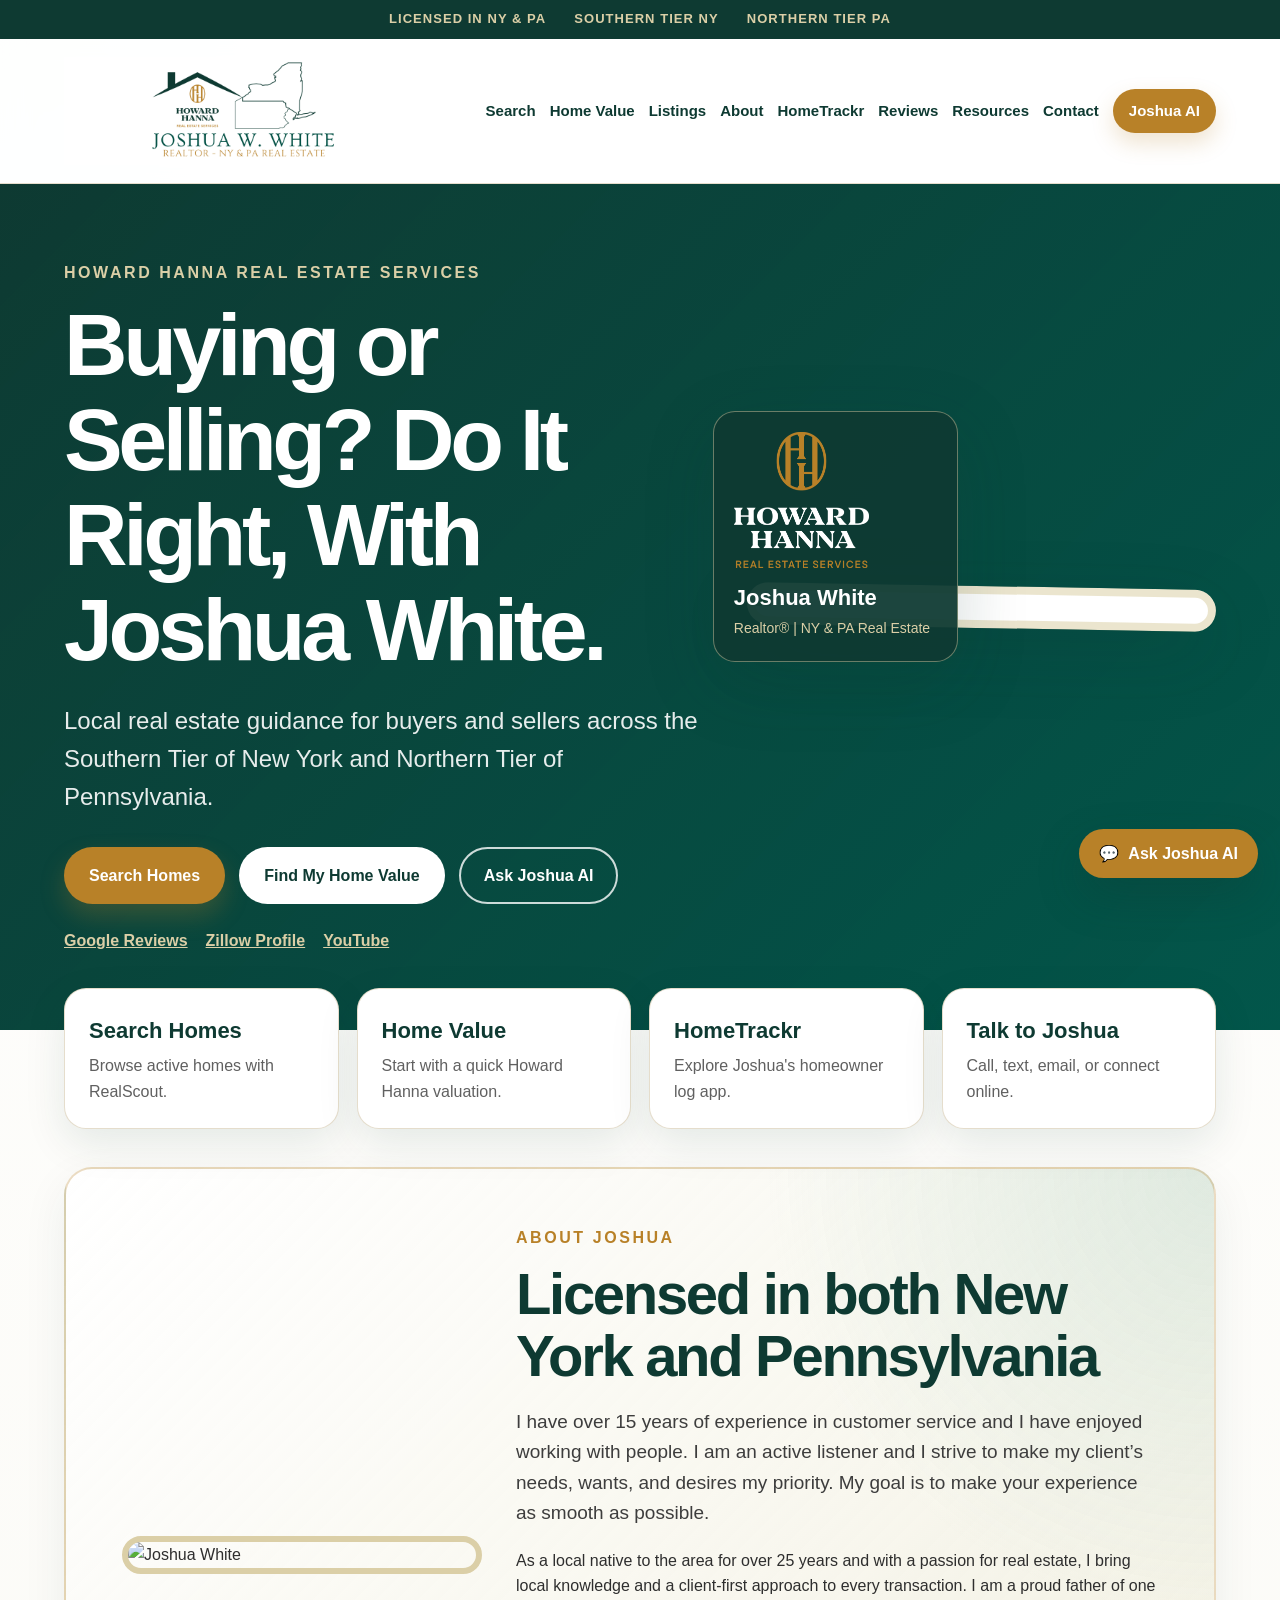
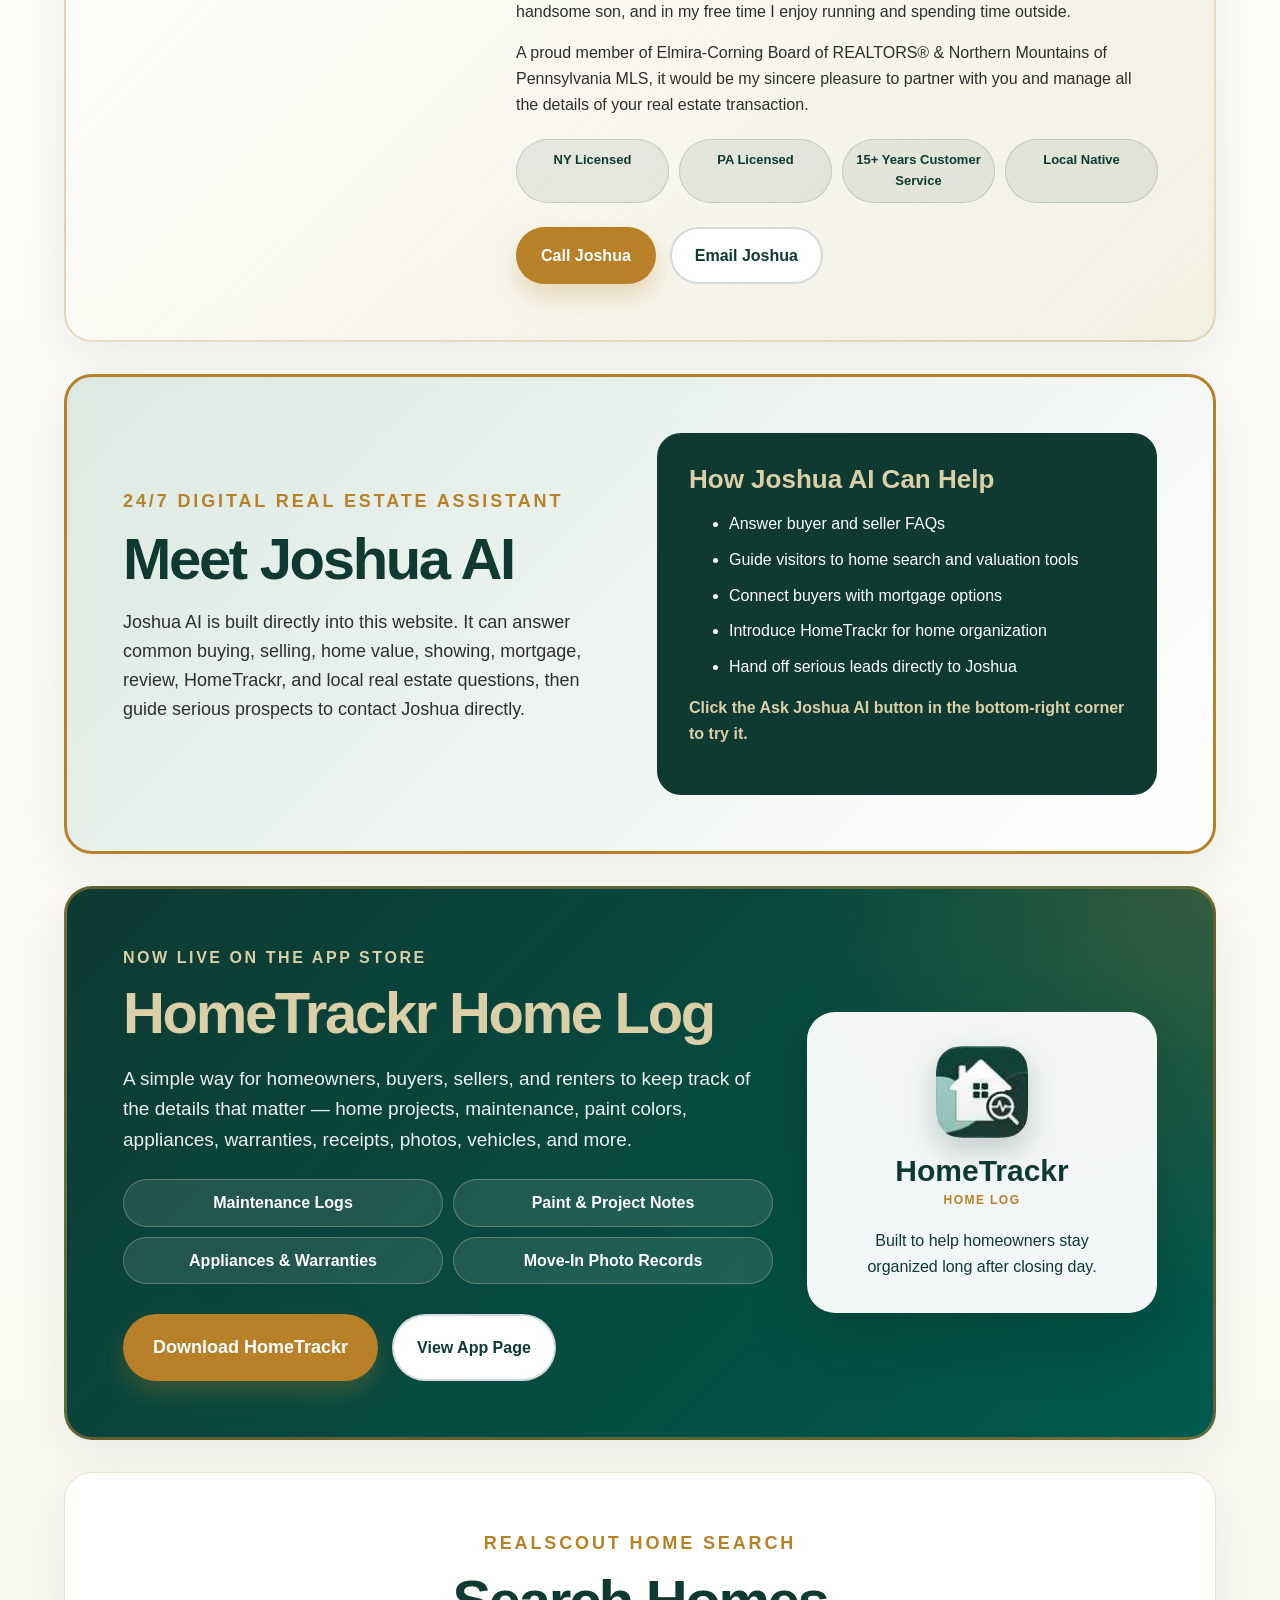
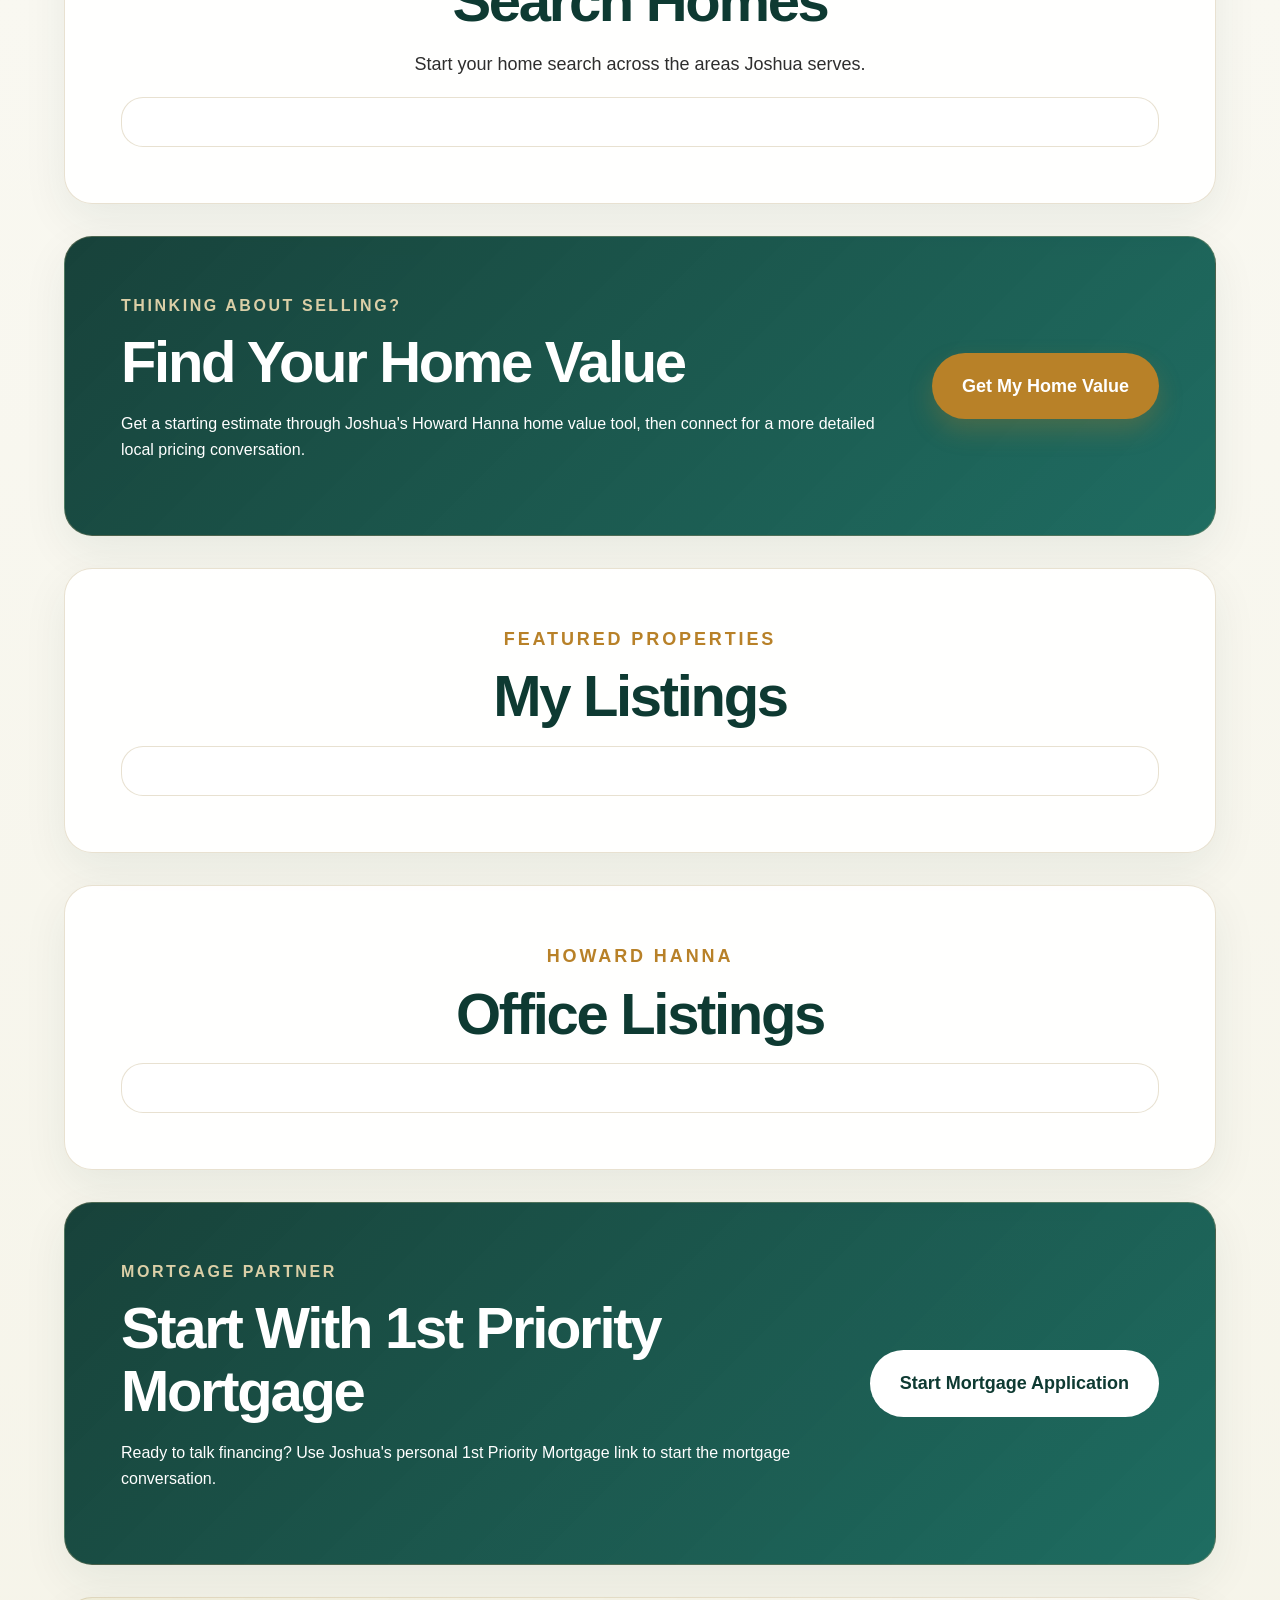
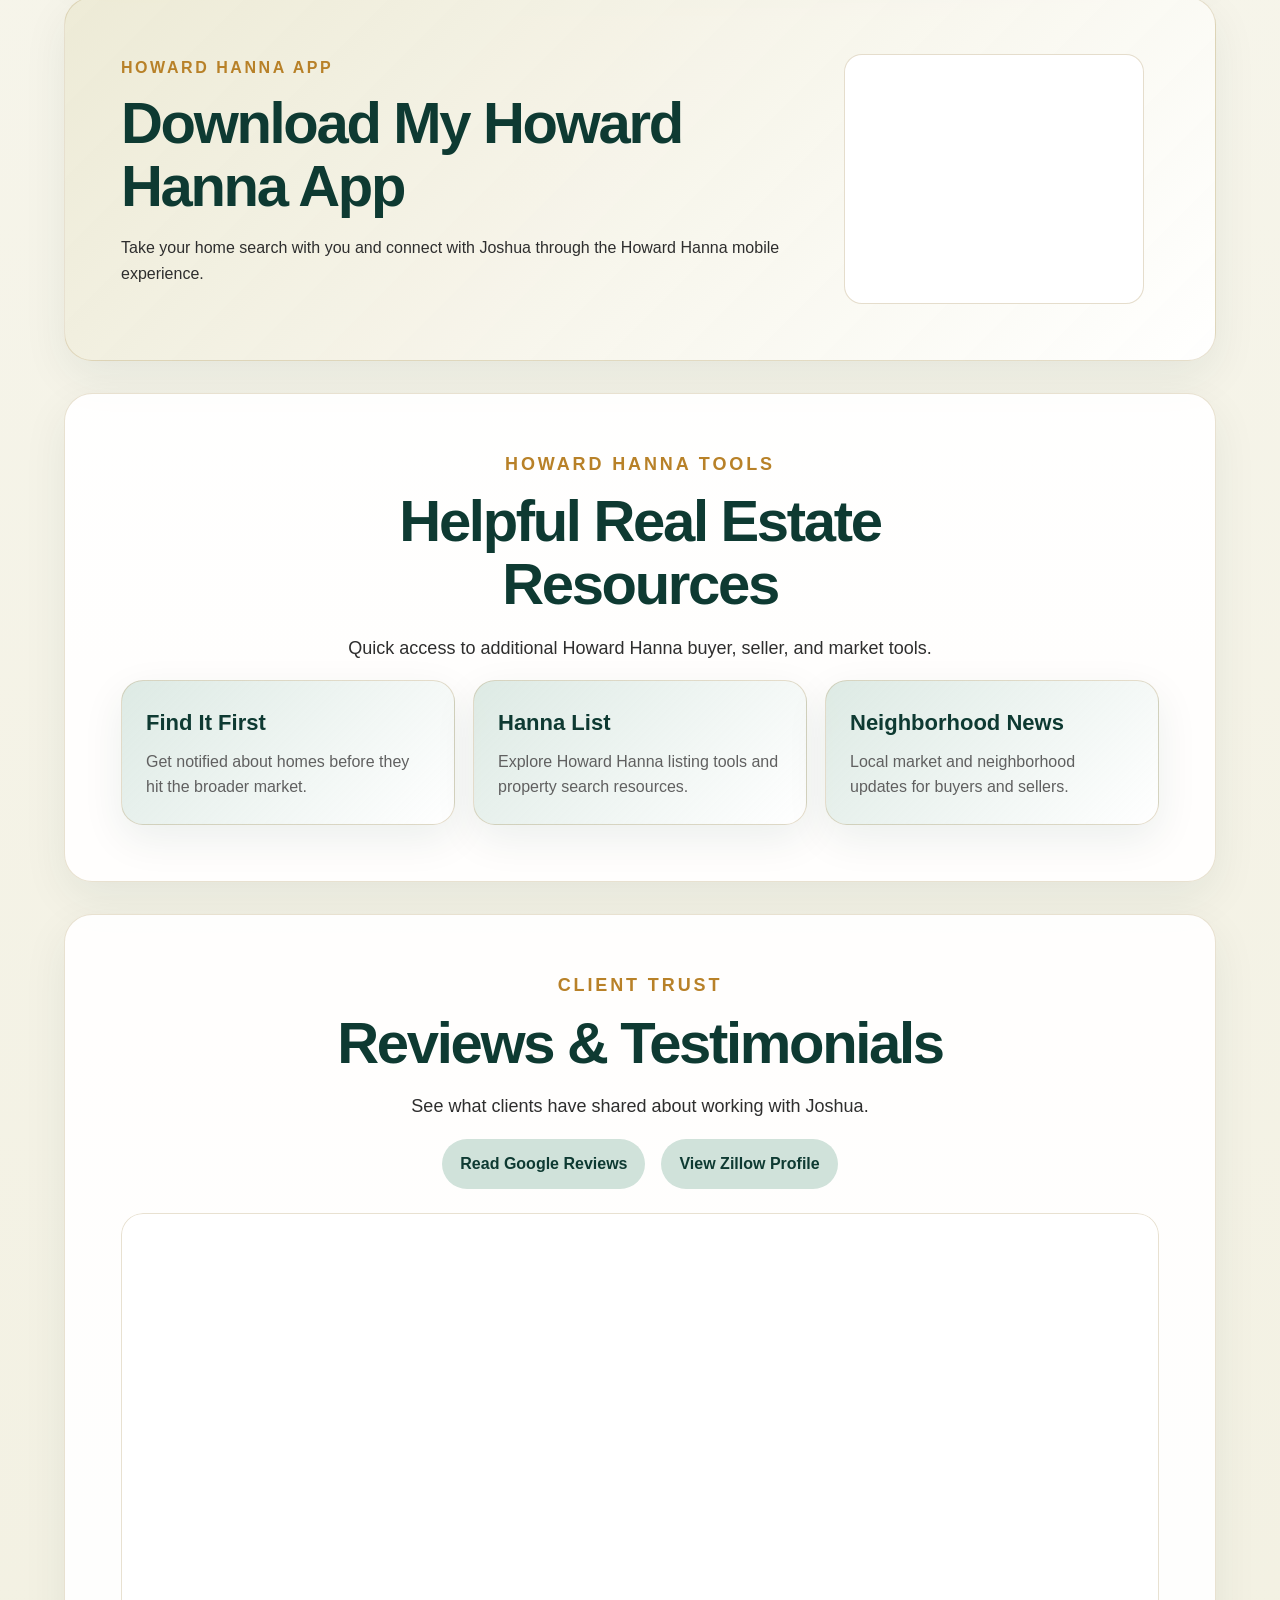
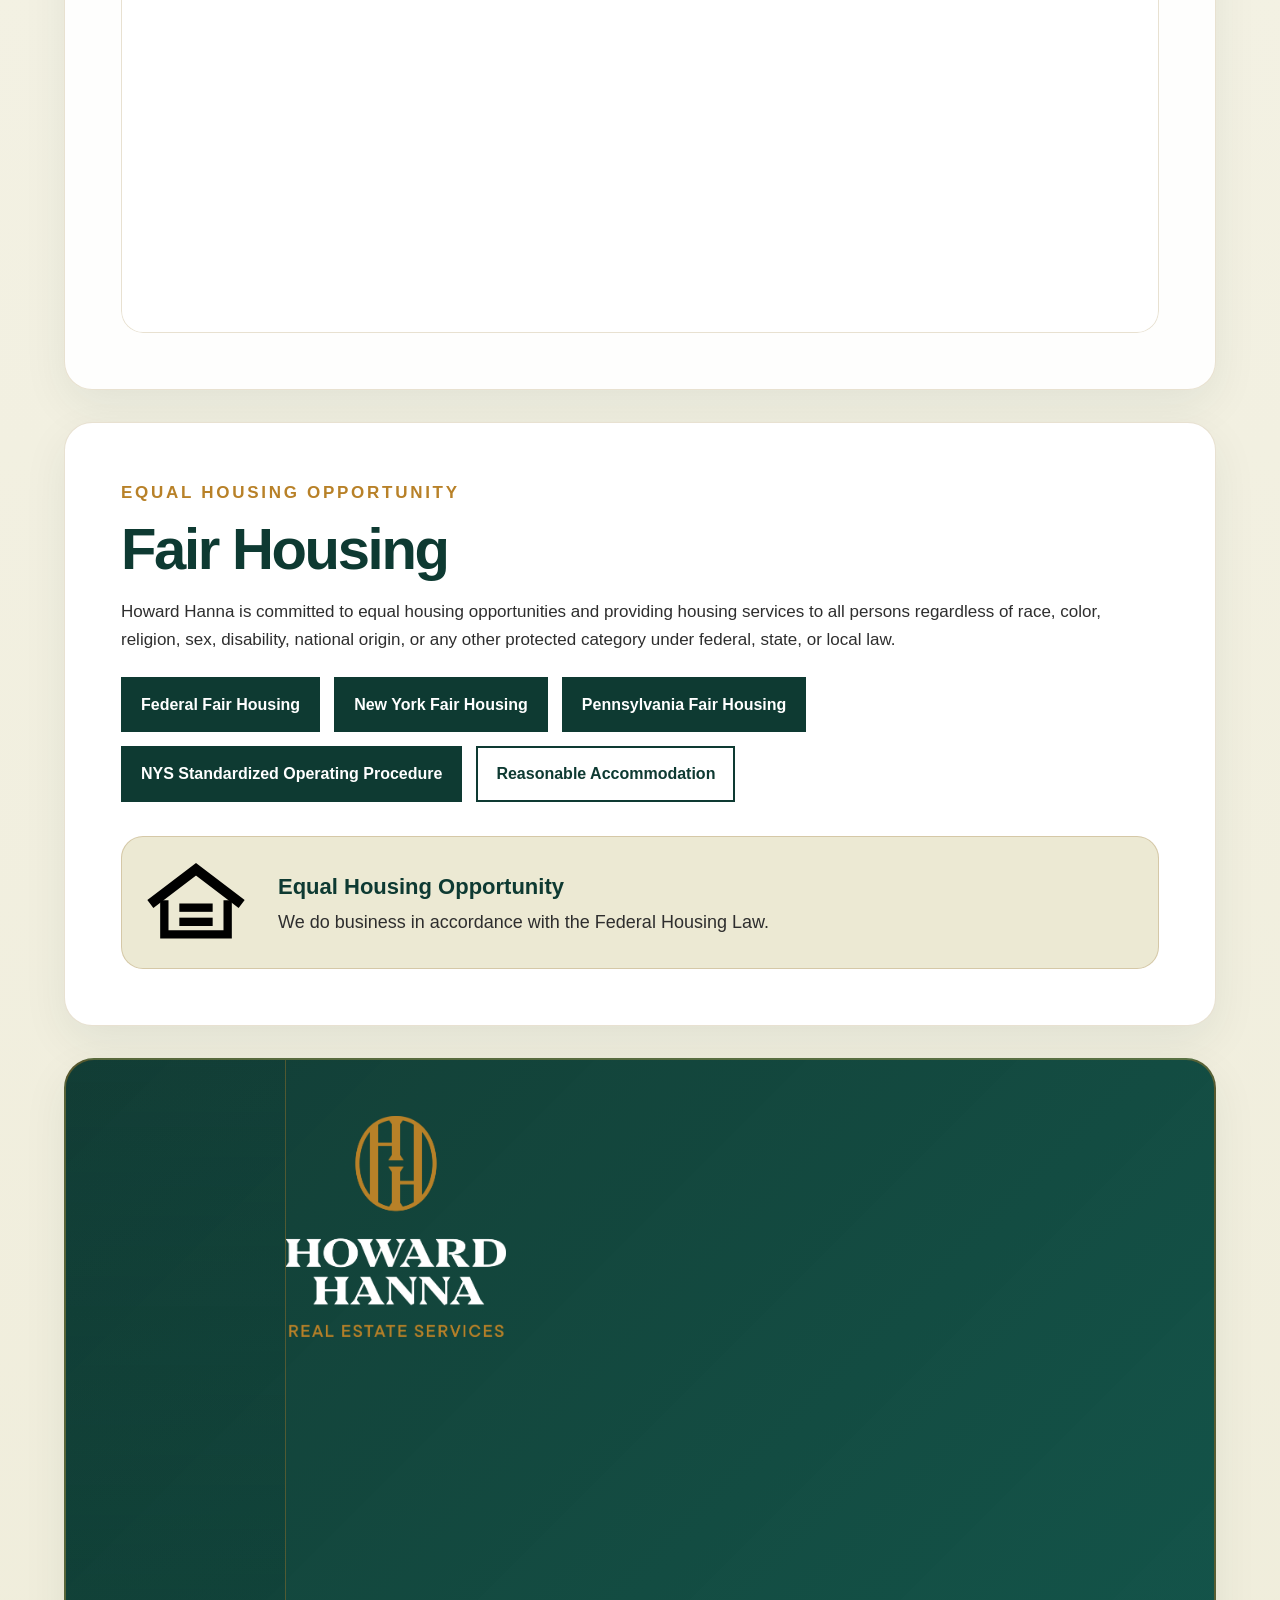
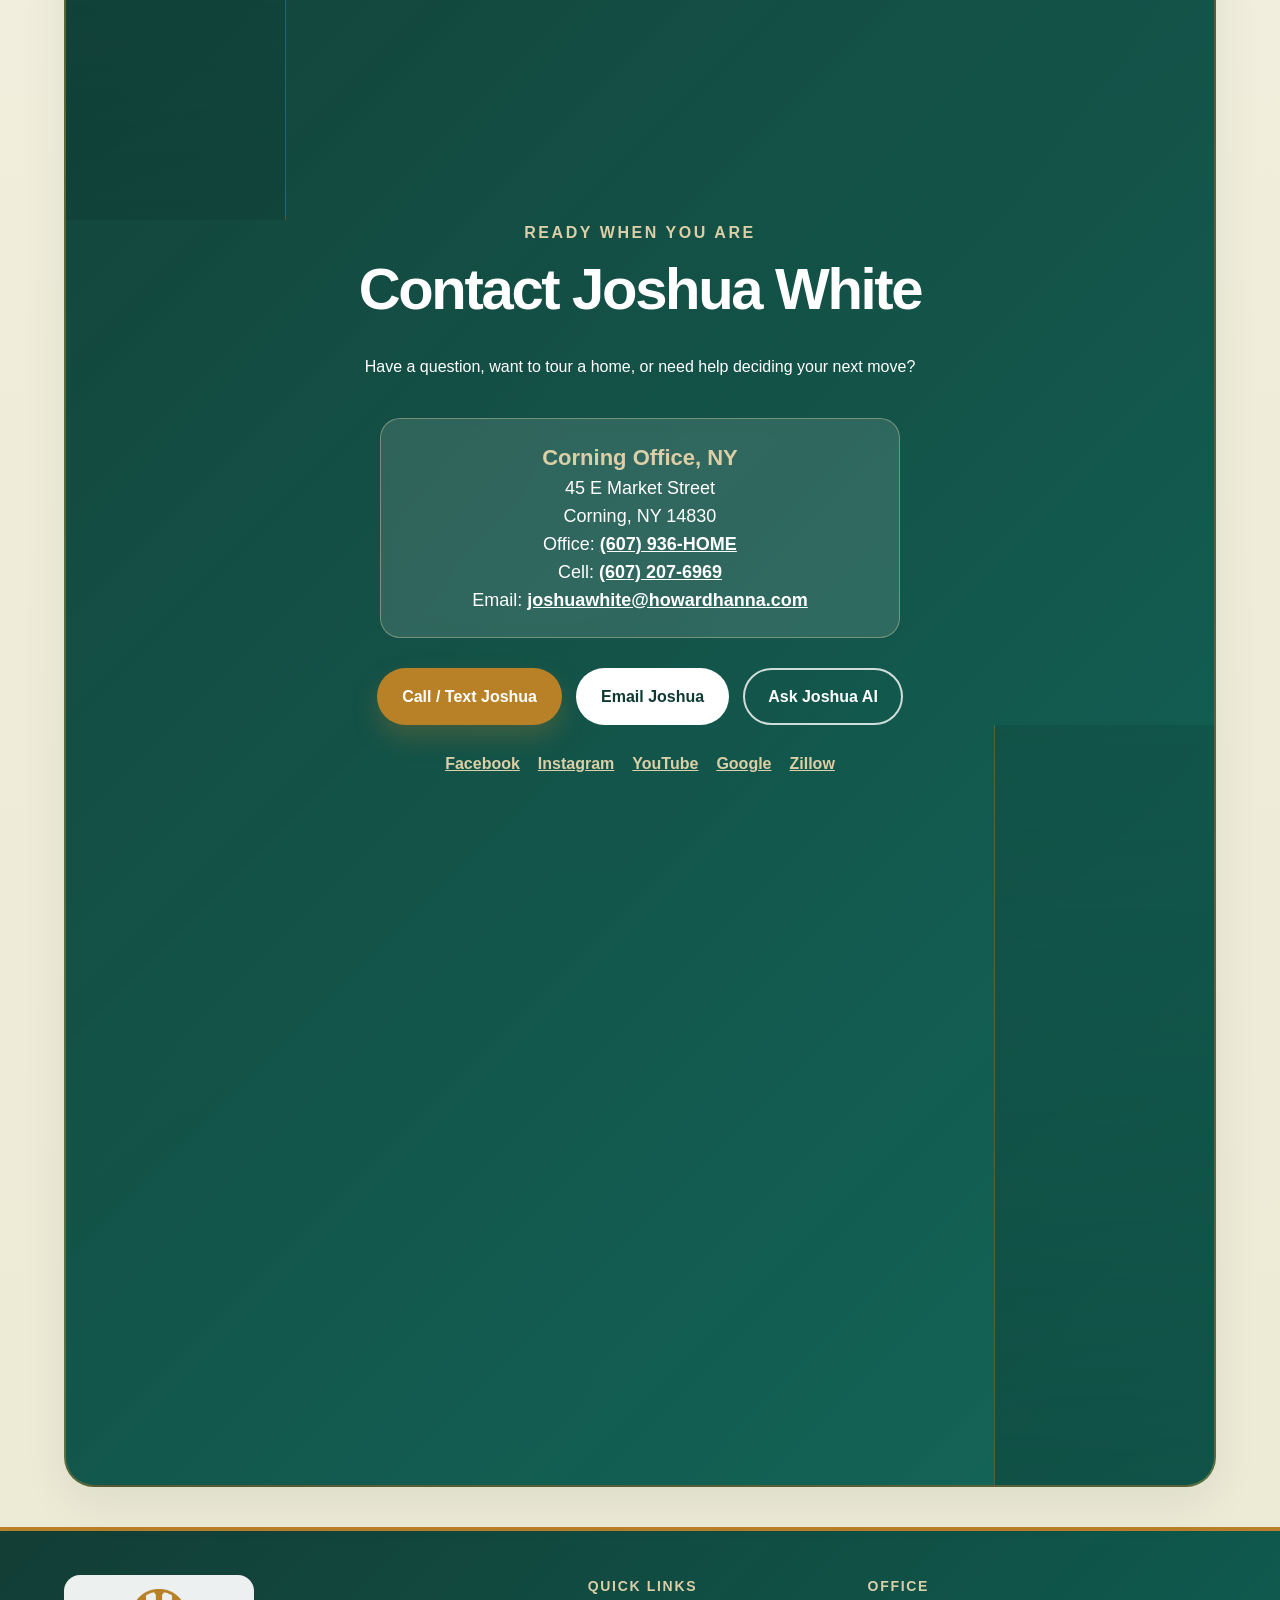
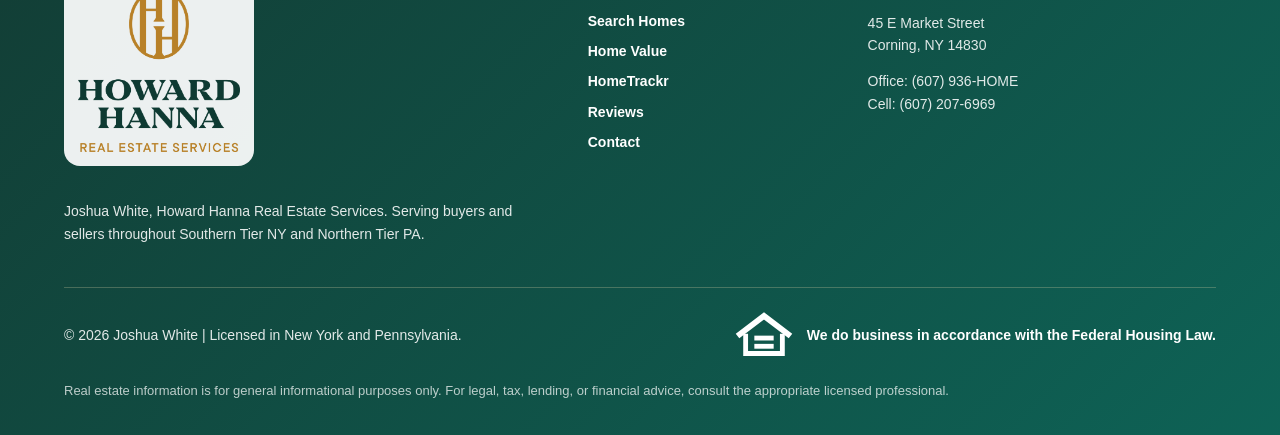
==== commit 2d1854e0: "Link HomeTrackr nav to standalone app page" ====
--- a/index.html
+++ b/index.html
@@ -24,38 +24,196 @@
 </head>
 <body>
   <div class="top-strip"><span>Licensed in NY & PA</span><span>Southern Tier NY</span><span>Northern Tier PA</span></div>
+
   <header class="site-header">
     <a class="logo-lockup" href="#home" aria-label="Joshua White Home"><img src="joshua-hh-logo-wide.png" alt="Joshua W. White Howard Hanna Real Estate Services logo" /></a>
     <button class="menu-toggle" aria-label="Open menu" onclick="document.body.classList.toggle('menu-open')">☰</button>
-    <nav class="main-nav refined-nav"><a href="#search">Search</a><a href="#value">Home Value</a><a href="#listings">Listings</a><a href="#about">About</a><a href="#hometrackr">HomeTrackr</a><a href="#reviews">Reviews</a><a href="#resources">Resources</a><a href="#contact">Contact</a><a class="nav-cta" href="#ai">Joshua AI</a></nav>
+    <nav class="main-nav refined-nav">
+      <a href="#search">Search</a>
+      <a href="#value">Home Value</a>
+      <a href="#listings">Listings</a>
+      <a href="#about">About</a>
+      <a href="hometrackr.html">HomeTrackr</a>
+      <a href="#reviews">Reviews</a>
+      <a href="#resources">Resources</a>
+      <a href="#contact">Contact</a>
+      <a class="nav-cta" href="#ai">Joshua AI</a>
+    </nav>
   </header>
 
   <main id="home">
     <section class="hero">
-      <div class="hero-copy"><p class="eyebrow">Howard Hanna Real Estate Services</p><h1>Buying or Selling? Do It Right, With Joshua White.</h1><p class="hero-text">Local real estate guidance for buyers and sellers across the Southern Tier of New York and Northern Tier of Pennsylvania.</p><div class="cta-row"><a class="btn btn-gold" href="#search">Search Homes</a><a class="btn btn-light" href="https://homevalue.howardhanna.com/joshuawilliamwhite" target="_blank" rel="noopener">Find My Home Value</a><a class="btn btn-outline" href="#ai">Ask Joshua AI</a></div><div class="trust-row"><a href="https://share.google/YbejLCxPQaZYuZrGc" target="_blank" rel="noopener">Google Reviews</a><a href="https://www.zillow.com/profile/JoshuaWhiteRealtor" target="_blank" rel="noopener">Zillow Profile</a><a href="https://www.youtube.com/@joshuawhiterealtor" target="_blank" rel="noopener">YouTube</a></div></div>
-      <div class="hero-visual"><div class="photo-frame"><img src="joshua-headshot.png" alt="Joshua White, Howard Hanna Realtor" /></div><div class="hero-card"><img src="hh-logo-white-gold.png" alt="Howard Hanna Real Estate Services" /><p>Joshua White</p><span>Realtor® | NY & PA Real Estate</span></div></div>
-    </section>
-
-    <section class="quick-actions premium-actions"><a href="#search"><strong>Search Homes</strong><span>Browse active homes with RealScout.</span></a><a href="https://homevalue.howardhanna.com/joshuawilliamwhite" target="_blank" rel="noopener"><strong>Home Value</strong><span>Start with a quick Howard Hanna valuation.</span></a><a href="#hometrackr"><strong>HomeTrackr</strong><span>Download Joshua's homeowner log app.</span></a><a href="#contact"><strong>Talk to Joshua</strong><span>Call, text, email, or connect online.</span></a></section>
-
-    <section id="about" class="section about-section about-featured"><div class="about-photo"><img src="joshua-headshot.png" alt="Joshua White" /></div><div><p class="eyebrow">About Joshua</p><h2>Licensed in both New York and Pennsylvania</h2><p class="lead-copy">I have over 15 years of experience in customer service and I have enjoyed working with people. I am an active listener and I strive to make my client’s needs, wants, and desires my priority. My goal is to make your experience as smooth as possible.</p><p>As a local native to the area for over 25 years and with a passion for real estate, I bring local knowledge and a client-first approach to every transaction. I am a proud father of one handsome son, and in my free time I enjoy running and spending time outside.</p><p>A proud member of Elmira-Corning Board of REALTORS® & Northern Mountains of Pennsylvania MLS, it would be my sincere pleasure to partner with you and manage all the details of your real estate transaction.</p><div class="mini-cred-grid"><span>NY Licensed</span><span>PA Licensed</span><span>15+ Years Customer Service</span><span>Local Native</span></div><div class="cta-row about-cta-row"><a class="btn btn-gold" href="tel:16072076969">Call Joshua</a><a class="btn btn-light btn-light-bordered" href="mailto:joshuawhite@howardhanna.com">Email Joshua</a></div></div></section>
-
-    <section id="ai" class="section ai-feature"><div class="section-copy"><p class="eyebrow">24/7 Digital Real Estate Assistant</p><h2>Meet Joshua AI</h2><p>Joshua AI is built directly into this website. It can answer common buying, selling, home value, showing, mortgage, review, HomeTrackr, and local real estate questions, then guide serious prospects to contact Joshua directly.</p></div><div class="ai-panel"><h3>How Joshua AI Can Help</h3><ul><li>Answer buyer and seller FAQs</li><li>Guide visitors to home search and valuation tools</li><li>Connect buyers with mortgage options</li><li>Introduce HomeTrackr for home organization</li><li>Hand off serious leads directly to Joshua</li></ul><p class="note">Click the Ask Joshua AI button in the bottom-right corner to try it.</p></div></section>
-
-    <section id="hometrackr" class="section hometrackr-section"><div class="hometrackr-copy"><p class="eyebrow">Now Live on the App Store</p><h2>HomeTrackr Home Log</h2><p class="lead-copy">A simple way for homeowners, buyers, sellers, and renters to keep track of the details that matter — home projects, maintenance, paint colors, appliances, warranties, receipts, photos, vehicles, and more.</p><div class="hometrackr-points"><span>Maintenance Logs</span><span>Paint & Project Notes</span><span>Appliances & Warranties</span><span>Move-In Photo Records</span></div><div class="cta-row"><a class="btn btn-gold btn-large" href="https://apps.apple.com/us/app/hometrackr-home-log/id6785076449" target="_blank" rel="noopener">Download HomeTrackr</a><a class="btn btn-light btn-light-bordered" href="#ai">Ask Joshua AI About It</a></div></div><div class="hometrackr-card"><div class="app-icon-mock">HT</div><strong>HomeTrackr</strong><span>Home Log</span><p>Built to help homeowners stay organized long after closing day.</p></div></section>
-
-    <section id="search" class="section"><div class="section-heading centered"><p class="eyebrow">RealScout Home Search</p><h2>Search Homes</h2><p>Start your home search across the areas Joshua serves.</p></div><div class="widget-card"><realscout-advanced-search agent-encoded-id="QWdlbnQtNDgyNTk="></realscout-advanced-search></div></section>
-    <section id="value" class="section split-section feature-seller-section"><div><p class="eyebrow">Thinking About Selling?</p><h2>Find Your Home Value</h2><p>Get a starting estimate through Joshua's Howard Hanna home value tool, then connect for a more detailed local pricing conversation.</p></div><a class="btn btn-gold btn-large" href="https://homevalue.howardhanna.com/joshuawilliamwhite" target="_blank" rel="noopener">Get My Home Value</a></section>
-    <section id="listings" class="section"><div class="section-heading centered"><p class="eyebrow">Featured Properties</p><h2>My Listings</h2></div><div class="widget-card"><realscout-your-listings agent-encoded-id="QWdlbnQtNDgyNTk=" sort-order="STATUS_AND_SIGNIFICANT_CHANGE" listing-status="For Sale,For Rent,In Contract,Sold,Rented" property-types="SFR,MF,TC,LAL,MOBILE,OTHER"></realscout-your-listings></div></section>
-    <section id="office-listings" class="section"><div class="section-heading centered"><p class="eyebrow">Howard Hanna</p><h2>Office Listings</h2></div><div class="widget-card"><realscout-office-listings agent-encoded-id="QWdlbnQtNDgyNTk=" sort-order="STATUS_AND_SIGNIFICANT_CHANGE" listing-status="For Sale,For Rent,In Contract,Sold,Rented" property-types="SFR,MF,TC,LAL,MOBILE,OTHER"></realscout-office-listings></div></section>
-    <section id="mortgage" class="section mortgage-section"><div><p class="eyebrow">Mortgage Partner</p><h2>Start With 1st Priority Mortgage</h2><p>Ready to talk financing? Use Joshua's personal 1st Priority Mortgage link to start the mortgage conversation.</p></div><a class="btn btn-light btn-large" href="https://mymortgageapp.1stprioritymortgage.com/dr/c/1hy1e" target="_blank" rel="noopener">Start Mortgage Application</a></section>
-    <section id="app" class="section app-section"><div><p class="eyebrow">Howard Hanna App</p><h2>Download My Howard Hanna App</h2><p>Take your home search with you and connect with Joshua through the Howard Hanna mobile experience.</p></div><div class="app-widget"><iframe style="width: 300px; height: 250px;" frameborder="0" scrolling="no" id="widgetPreview" src="https://boost-howardhanna.homespotter.com/sharewidget/show_widget/howardhanna?agent_id=4045633&customer_id=1391"></iframe></div></section>
-    <section id="resources" class="section"><div class="section-heading centered"><p class="eyebrow">Howard Hanna Tools</p><h2>Helpful Real Estate Resources</h2><p>Quick access to additional Howard Hanna buyer, seller, and market tools.</p></div><div class="resource-grid"><a href="https://joshuawilliamwhite.howardhanna.com/find-it-first" target="_blank" rel="noopener"><strong>Find It First</strong><span>Get notified about homes before they hit the broader market.</span></a><a href="https://joshuawilliamwhite.howardhanna.com/hanna-list" target="_blank" rel="noopener"><strong>Hanna List</strong><span>Explore Howard Hanna listing tools and property search resources.</span></a><a href="https://joshuawilliamwhite.howardhanna.com/neighborhoodnews" target="_blank" rel="noopener"><strong>Neighborhood News</strong><span>Local market and neighborhood updates for buyers and sellers.</span></a></div></section>
-    <section id="reviews" class="section"><div class="section-heading centered"><p class="eyebrow">Client Trust</p><h2>Reviews & Testimonials</h2><p>See what clients have shared about working with Joshua.</p></div><div class="review-links"><a href="https://share.google/YbejLCxPQaZYuZrGc" target="_blank" rel="noopener">Read Google Reviews</a><a href="https://www.zillow.com/profile/JoshuaWhiteRealtor" target="_blank" rel="noopener">View Zillow Profile</a></div><div class="widget-card reviews-widget testimonial-frame-card"><iframe title="Joshua White Testimonials" src="https://application.testimonialtree.com/widgets/widgetFrame/?widgetid=71640&Username=howardhanna_10601364" loading="lazy"></iframe></div></section>
-    <section id="fair-housing" class="section fair-housing-section"><p class="eyebrow">Equal Housing Opportunity</p><h2>Fair Housing</h2><p>Howard Hanna is committed to equal housing opportunities and providing housing services to all persons regardless of race, color, religion, sex, disability, national origin, or any other protected category under federal, state, or local law.</p><div class="fair-links"><a href="https://www.justice.gov/crt/fair-housing-act-1" target="_blank" rel="noopener">Federal Fair Housing</a><a href="https://www.dos.ny.gov/licensing/docs/FairHousingNotice_new.pdf" target="_blank" rel="noopener">New York Fair Housing</a><a href="https://parealtor.app.box.com/s/10l3hyl4ky19dgp8cqluohttox3i6rvm" target="_blank" rel="noopener">Pennsylvania Fair Housing</a><a href="https://media.e-net.com/howardhanna/fairhousing/SOP_April_2022.pdf?__hstc=49138489.51950dae9f6cd1310cbae2a3ce6e29cc.1782693582664.1782693582664.1782783790131.2&__hssc=49138489.2.1782783790131&__hsfp=68afa418b29ef6bc1fd30101d16386a2" target="_blank" rel="noopener">NYS Standardized Operating Procedure</a><a href="https://media.e-net.com/howardhanna/fairhousing/ReasonableAccomodation.pdf?__hstc=49138489.51950dae9f6cd1310cbae2a3ce6e29cc.1782693582664.1782693582664.1782783790131.2&__hssc=49138489.2.1782783790131&__hsfp=68afa418b29ef6bc1fd30101d16386a2" target="_blank" rel="noopener">Reasonable Accommodation</a></div><div class="equal-housing-block" aria-label="Equal Housing Opportunity"><svg viewBox="0 0 120 100" role="img" aria-label="Equal Housing Opportunity logo"><path d="M10 48 L60 10 L110 48" fill="none" stroke="currentColor" stroke-width="12" stroke-linecap="square" stroke-linejoin="miter" /><path d="M22 47 V88 H98 V47" fill="none" stroke="currentColor" stroke-width="10" /><rect x="40" y="51" width="40" height="10" fill="currentColor" /><rect x="40" y="68" width="40" height="10" fill="currentColor" /></svg><div><strong>Equal Housing Opportunity</strong><p>We do business in accordance with the Federal Housing Law.</p></div></div></section>
-    <section id="contact" class="section contact-section premium-contact-section"><img src="hh-logo-white-gold.png" alt="Howard Hanna Real Estate Services" /><p class="eyebrow">Ready When You Are</p><h2>Contact Joshua White</h2><p>Have a question, want to tour a home, or need help deciding your next move?</p><div class="office-card"><strong>Corning Office, NY</strong><br />45 E Market Street<br />Corning, NY 14830<br />Office: <a href="tel:16079364663">(607) 936-HOME</a><br />Cell: <a href="tel:16072076969">(607) 207-6969</a><br />Email: <a href="mailto:joshuawhite@howardhanna.com">joshuawhite@howardhanna.com</a></div><div class="cta-row centered-row"><a class="btn btn-gold" href="tel:16072076969">Call / Text Joshua</a><a class="btn btn-light" href="mailto:joshuawhite@howardhanna.com">Email Joshua</a><a class="btn btn-outline" href="#ai">Ask Joshua AI</a></div><div class="social-links"><a href="https://www.facebook.com/JoshuaWhiteRealtor" target="_blank" rel="noopener">Facebook</a><a href="https://www.instagram.com/joshuawwhiterealtor/" target="_blank" rel="noopener">Instagram</a><a href="https://www.youtube.com/@joshuawhiterealtor" target="_blank" rel="noopener">YouTube</a><a href="https://share.google/YbejLCxPQaZYuZrGc" target="_blank" rel="noopener">Google</a><a href="https://www.zillow.com/profile/JoshuaWhiteRealtor" target="_blank" rel="noopener">Zillow</a></div></section>
+      <div class="hero-copy">
+        <p class="eyebrow">Howard Hanna Real Estate Services</p>
+        <h1>Buying or Selling? Do It Right, With Joshua White.</h1>
+        <p class="hero-text">Local real estate guidance for buyers and sellers across the Southern Tier of New York and Northern Tier of Pennsylvania.</p>
+        <div class="cta-row">
+          <a class="btn btn-gold" href="#search">Search Homes</a>
+          <a class="btn btn-light" href="https://homevalue.howardhanna.com/joshuawilliamwhite" target="_blank" rel="noopener">Find My Home Value</a>
+          <a class="btn btn-outline" href="#ai">Ask Joshua AI</a>
+        </div>
+        <div class="trust-row">
+          <a href="https://share.google/YbejLCxPQaZYuZrGc" target="_blank" rel="noopener">Google Reviews</a>
+          <a href="https://www.zillow.com/profile/JoshuaWhiteRealtor" target="_blank" rel="noopener">Zillow Profile</a>
+          <a href="https://www.youtube.com/@joshuawhiterealtor" target="_blank" rel="noopener">YouTube</a>
+        </div>
+      </div>
+      <div class="hero-visual">
+        <div class="photo-frame"><img src="joshua-headshot.png" alt="Joshua White, Howard Hanna Realtor" /></div>
+        <div class="hero-card"><img src="hh-logo-white-gold.png" alt="Howard Hanna Real Estate Services" /><p>Joshua White</p><span>Realtor® | NY & PA Real Estate</span></div>
+      </div>
+    </section>
+
+    <section class="quick-actions premium-actions">
+      <a href="#search"><strong>Search Homes</strong><span>Browse active homes with RealScout.</span></a>
+      <a href="https://homevalue.howardhanna.com/joshuawilliamwhite" target="_blank" rel="noopener"><strong>Home Value</strong><span>Start with a quick Howard Hanna valuation.</span></a>
+      <a href="hometrackr.html"><strong>HomeTrackr</strong><span>Explore Joshua's homeowner log app.</span></a>
+      <a href="#contact"><strong>Talk to Joshua</strong><span>Call, text, email, or connect online.</span></a>
+    </section>
+
+    <section id="about" class="section about-section about-featured">
+      <div class="about-photo"><img src="joshua-headshot.png" alt="Joshua White" /></div>
+      <div>
+        <p class="eyebrow">About Joshua</p>
+        <h2>Licensed in both New York and Pennsylvania</h2>
+        <p class="lead-copy">I have over 15 years of experience in customer service and I have enjoyed working with people. I am an active listener and I strive to make my client’s needs, wants, and desires my priority. My goal is to make your experience as smooth as possible.</p>
+        <p>As a local native to the area for over 25 years and with a passion for real estate, I bring local knowledge and a client-first approach to every transaction. I am a proud father of one handsome son, and in my free time I enjoy running and spending time outside.</p>
+        <p>A proud member of Elmira-Corning Board of REALTORS® & Northern Mountains of Pennsylvania MLS, it would be my sincere pleasure to partner with you and manage all the details of your real estate transaction.</p>
+        <div class="mini-cred-grid"><span>NY Licensed</span><span>PA Licensed</span><span>15+ Years Customer Service</span><span>Local Native</span></div>
+        <div class="cta-row about-cta-row"><a class="btn btn-gold" href="tel:16072076969">Call Joshua</a><a class="btn btn-light btn-light-bordered" href="mailto:joshuawhite@howardhanna.com">Email Joshua</a></div>
+      </div>
+    </section>
+
+    <section id="ai" class="section ai-feature">
+      <div class="section-copy">
+        <p class="eyebrow">24/7 Digital Real Estate Assistant</p>
+        <h2>Meet Joshua AI</h2>
+        <p>Joshua AI is built directly into this website. It can answer common buying, selling, home value, showing, mortgage, review, HomeTrackr, and local real estate questions, then guide serious prospects to contact Joshua directly.</p>
+      </div>
+      <div class="ai-panel">
+        <h3>How Joshua AI Can Help</h3>
+        <ul>
+          <li>Answer buyer and seller FAQs</li>
+          <li>Guide visitors to home search and valuation tools</li>
+          <li>Connect buyers with mortgage options</li>
+          <li>Introduce HomeTrackr for home organization</li>
+          <li>Hand off serious leads directly to Joshua</li>
+        </ul>
+        <p class="note">Click the Ask Joshua AI button in the bottom-right corner to try it.</p>
+      </div>
+    </section>
+
+    <section id="hometrackr" class="section hometrackr-section">
+      <div class="hometrackr-copy">
+        <p class="eyebrow">Now Live on the App Store</p>
+        <h2>HomeTrackr Home Log</h2>
+        <p class="lead-copy">A simple way for homeowners, buyers, sellers, and renters to keep track of the details that matter — home projects, maintenance, paint colors, appliances, warranties, receipts, photos, vehicles, and more.</p>
+        <div class="hometrackr-points"><span>Maintenance Logs</span><span>Paint & Project Notes</span><span>Appliances & Warranties</span><span>Move-In Photo Records</span></div>
+        <div class="cta-row"><a class="btn btn-gold btn-large" href="https://apps.apple.com/us/app/hometrackr-home-log/id6785076449" target="_blank" rel="noopener">Download HomeTrackr</a><a class="btn btn-light btn-light-bordered" href="hometrackr.html">View App Page</a></div>
+      </div>
+      <div class="hometrackr-card"><div class="app-icon-mock">HT</div><strong>HomeTrackr</strong><span>Home Log</span><p>Built to help homeowners stay organized long after closing day.</p></div>
+    </section>
+
+    <section id="search" class="section">
+      <div class="section-heading centered"><p class="eyebrow">RealScout Home Search</p><h2>Search Homes</h2><p>Start your home search across the areas Joshua serves.</p></div>
+      <div class="widget-card"><realscout-advanced-search agent-encoded-id="QWdlbnQtNDgyNTk="></realscout-advanced-search></div>
+    </section>
+
+    <section id="value" class="section split-section feature-seller-section">
+      <div><p class="eyebrow">Thinking About Selling?</p><h2>Find Your Home Value</h2><p>Get a starting estimate through Joshua's Howard Hanna home value tool, then connect for a more detailed local pricing conversation.</p></div>
+      <a class="btn btn-gold btn-large" href="https://homevalue.howardhanna.com/joshuawilliamwhite" target="_blank" rel="noopener">Get My Home Value</a>
+    </section>
+
+    <section id="listings" class="section">
+      <div class="section-heading centered"><p class="eyebrow">Featured Properties</p><h2>My Listings</h2></div>
+      <div class="widget-card"><realscout-your-listings agent-encoded-id="QWdlbnQtNDgyNTk=" sort-order="STATUS_AND_SIGNIFICANT_CHANGE" listing-status="For Sale,For Rent,In Contract,Sold,Rented" property-types="SFR,MF,TC,LAL,MOBILE,OTHER"></realscout-your-listings></div>
+    </section>
+
+    <section id="office-listings" class="section">
+      <div class="section-heading centered"><p class="eyebrow">Howard Hanna</p><h2>Office Listings</h2></div>
+      <div class="widget-card"><realscout-office-listings agent-encoded-id="QWdlbnQtNDgyNTk=" sort-order="STATUS_AND_SIGNIFICANT_CHANGE" listing-status="For Sale,For Rent,In Contract,Sold,Rented" property-types="SFR,MF,TC,LAL,MOBILE,OTHER"></realscout-office-listings></div>
+    </section>
+
+    <section id="mortgage" class="section mortgage-section">
+      <div><p class="eyebrow">Mortgage Partner</p><h2>Start With 1st Priority Mortgage</h2><p>Ready to talk financing? Use Joshua's personal 1st Priority Mortgage link to start the mortgage conversation.</p></div>
+      <a class="btn btn-light btn-large" href="https://mymortgageapp.1stprioritymortgage.com/dr/c/1hy1e" target="_blank" rel="noopener">Start Mortgage Application</a>
+    </section>
+
+    <section id="app" class="section app-section">
+      <div><p class="eyebrow">Howard Hanna App</p><h2>Download My Howard Hanna App</h2><p>Take your home search with you and connect with Joshua through the Howard Hanna mobile experience.</p></div>
+      <div class="app-widget"><iframe style="width: 300px; height: 250px;" frameborder="0" scrolling="no" id="widgetPreview" src="https://boost-howardhanna.homespotter.com/sharewidget/show_widget/howardhanna?agent_id=4045633&customer_id=1391"></iframe></div>
+    </section>
+
+    <section id="resources" class="section">
+      <div class="section-heading centered"><p class="eyebrow">Howard Hanna Tools</p><h2>Helpful Real Estate Resources</h2><p>Quick access to additional Howard Hanna buyer, seller, and market tools.</p></div>
+      <div class="resource-grid">
+        <a href="https://joshuawilliamwhite.howardhanna.com/find-it-first" target="_blank" rel="noopener"><strong>Find It First</strong><span>Get notified about homes before they hit the broader market.</span></a>
+        <a href="https://joshuawilliamwhite.howardhanna.com/hanna-list" target="_blank" rel="noopener"><strong>Hanna List</strong><span>Explore Howard Hanna listing tools and property search resources.</span></a>
+        <a href="https://joshuawilliamwhite.howardhanna.com/neighborhoodnews" target="_blank" rel="noopener"><strong>Neighborhood News</strong><span>Local market and neighborhood updates for buyers and sellers.</span></a>
+      </div>
+    </section>
+
+    <section id="reviews" class="section">
+      <div class="section-heading centered"><p class="eyebrow">Client Trust</p><h2>Reviews & Testimonials</h2><p>See what clients have shared about working with Joshua.</p></div>
+      <div class="review-links"><a href="https://share.google/YbejLCxPQaZYuZrGc" target="_blank" rel="noopener">Read Google Reviews</a><a href="https://www.zillow.com/profile/JoshuaWhiteRealtor" target="_blank" rel="noopener">View Zillow Profile</a></div>
+      <div class="widget-card reviews-widget testimonial-frame-card"><iframe title="Joshua White Testimonials" src="https://application.testimonialtree.com/widgets/widgetFrame/?widgetid=71640&Username=howardhanna_10601364" loading="lazy"></iframe></div>
+    </section>
+
+    <section id="fair-housing" class="section fair-housing-section">
+      <p class="eyebrow">Equal Housing Opportunity</p>
+      <h2>Fair Housing</h2>
+      <p>Howard Hanna is committed to equal housing opportunities and providing housing services to all persons regardless of race, color, religion, sex, disability, national origin, or any other protected category under federal, state, or local law.</p>
+      <div class="fair-links">
+        <a href="https://www.justice.gov/crt/fair-housing-act-1" target="_blank" rel="noopener">Federal Fair Housing</a>
+        <a href="https://www.dos.ny.gov/licensing/docs/FairHousingNotice_new.pdf" target="_blank" rel="noopener">New York Fair Housing</a>
+        <a href="https://parealtor.app.box.com/s/10l3hyl4ky19dgp8cqluohttox3i6rvm" target="_blank" rel="noopener">Pennsylvania Fair Housing</a>
+        <a href="https://media.e-net.com/howardhanna/fairhousing/SOP_April_2022.pdf?__hstc=49138489.51950dae9f6cd1310cbae2a3ce6e29cc.1782693582664.1782693582664.1782783790131.2&__hssc=49138489.2.1782783790131&__hsfp=68afa418b29ef6bc1fd30101d16386a2" target="_blank" rel="noopener">NYS Standardized Operating Procedure</a>
+        <a href="https://media.e-net.com/howardhanna/fairhousing/ReasonableAccomodation.pdf?__hstc=49138489.51950dae9f6cd1310cbae2a3ce6e29cc.1782693582664.1782693582664.1782783790131.2&__hssc=49138489.2.1782783790131&__hsfp=68afa418b29ef6bc1fd30101d16386a2" target="_blank" rel="noopener">Reasonable Accommodation</a>
+      </div>
+      <div class="equal-housing-block" aria-label="Equal Housing Opportunity">
+        <svg viewBox="0 0 120 100" role="img" aria-label="Equal Housing Opportunity logo"><path d="M10 48 L60 10 L110 48" fill="none" stroke="currentColor" stroke-width="12" stroke-linecap="square" stroke-linejoin="miter" /><path d="M22 47 V88 H98 V47" fill="none" stroke="currentColor" stroke-width="10" /><rect x="40" y="51" width="40" height="10" fill="currentColor" /><rect x="40" y="68" width="40" height="10" fill="currentColor" /></svg>
+        <div><strong>Equal Housing Opportunity</strong><p>We do business in accordance with the Federal Housing Law.</p></div>
+      </div>
+    </section>
+
+    <section id="contact" class="section contact-section premium-contact-section">
+      <img src="hh-logo-white-gold.png" alt="Howard Hanna Real Estate Services" />
+      <p class="eyebrow">Ready When You Are</p>
+      <h2>Contact Joshua White</h2>
+      <p>Have a question, want to tour a home, or need help deciding your next move?</p>
+      <div class="office-card"><strong>Corning Office, NY</strong><br />45 E Market Street<br />Corning, NY 14830<br />Office: <a href="tel:16079364663">(607) 936-HOME</a><br />Cell: <a href="tel:16072076969">(607) 207-6969</a><br />Email: <a href="mailto:joshuawhite@howardhanna.com">joshuawhite@howardhanna.com</a></div>
+      <div class="cta-row centered-row"><a class="btn btn-gold" href="tel:16072076969">Call / Text Joshua</a><a class="btn btn-light" href="mailto:joshuawhite@howardhanna.com">Email Joshua</a><a class="btn btn-outline" href="#ai">Ask Joshua AI</a></div>
+      <div class="social-links"><a href="https://www.facebook.com/JoshuaWhiteRealtor" target="_blank" rel="noopener">Facebook</a><a href="https://www.instagram.com/joshuawwhiterealtor/" target="_blank" rel="noopener">Instagram</a><a href="https://www.youtube.com/@joshuawhiterealtor" target="_blank" rel="noopener">YouTube</a><a href="https://share.google/YbejLCxPQaZYuZrGc" target="_blank" rel="noopener">Google</a><a href="https://www.zillow.com/profile/JoshuaWhiteRealtor" target="_blank" rel="noopener">Zillow</a></div>
+    </section>
   </main>
-  <footer class="footer premium-footer"><div class="footer-columns"><div><img src="hh-logo-forest-gold.png" alt="Howard Hanna Real Estate Services" /><p>Joshua White, Howard Hanna Real Estate Services. Serving buyers and sellers throughout Southern Tier NY and Northern Tier PA.</p></div><div><strong>Quick Links</strong><a href="#search">Search Homes</a><a href="#value">Home Value</a><a href="#hometrackr">HomeTrackr</a><a href="#reviews">Reviews</a><a href="#contact">Contact</a></div><div><strong>Office</strong><p>45 E Market Street<br />Corning, NY 14830</p><p>Office: (607) 936-HOME<br />Cell: (607) 207-6969</p></div></div><div class="footer-bottom-row"><p>© 2026 Joshua White | Licensed in New York and Pennsylvania.</p><div class="footer-eho"><svg viewBox="0 0 120 100" role="img" aria-label="Equal Housing Opportunity logo"><path d="M10 48 L60 10 L110 48" fill="none" stroke="currentColor" stroke-width="12" stroke-linecap="square" stroke-linejoin="miter" /><path d="M22 47 V88 H98 V47" fill="none" stroke="currentColor" stroke-width="10" /><rect x="40" y="51" width="40" height="10" fill="currentColor" /><rect x="40" y="68" width="40" height="10" fill="currentColor" /></svg><span>We do business in accordance with the Federal Housing Law.</span></div></div><p class="fine-print">Real estate information is for general informational purposes only. For legal, tax, lending, or financial advice, consult the appropriate licensed professional.</p></footer>
+
+  <footer class="footer premium-footer">
+    <div class="footer-columns">
+      <div>
+        <img src="hh-logo-forest-gold.png" alt="Howard Hanna Real Estate Services" />
+        <p>Joshua White, Howard Hanna Real Estate Services. Serving buyers and sellers throughout Southern Tier NY and Northern Tier PA.</p>
+      </div>
+      <div>
+        <strong>Quick Links</strong>
+        <a href="#search">Search Homes</a>
+        <a href="#value">Home Value</a>
+        <a href="hometrackr.html">HomeTrackr</a>
+        <a href="#reviews">Reviews</a>
+        <a href="#contact">Contact</a>
+      </div>
+      <div>
+        <strong>Office</strong>
+        <p>45 E Market Street<br />Corning, NY 14830</p>
+        <p>Office: (607) 936-HOME<br />Cell: (607) 207-6969</p>
+      </div>
+    </div>
+    <div class="footer-bottom-row">
+      <p>© 2026 Joshua White | Licensed in New York and Pennsylvania.</p>
+      <div class="footer-eho"><svg viewBox="0 0 120 100" role="img" aria-label="Equal Housing Opportunity logo"><path d="M10 48 L60 10 L110 48" fill="none" stroke="currentColor" stroke-width="12" stroke-linecap="square" stroke-linejoin="miter" /><path d="M22 47 V88 H98 V47" fill="none" stroke="currentColor" stroke-width="10" /><rect x="40" y="51" width="40" height="10" fill="currentColor" /><rect x="40" y="68" width="40" height="10" fill="currentColor" /></svg><span>We do business in accordance with the Federal Housing Law.</span></div>
+    </div>
+    <p class="fine-print">Real estate information is for general informational purposes only. For legal, tax, lending, or financial advice, consult the appropriate licensed professional.</p>
+  </footer>
+
   <script src="joshua-ai.js"></script>
   <script src="hometrackr-ai-addon.js"></script>
 </body>
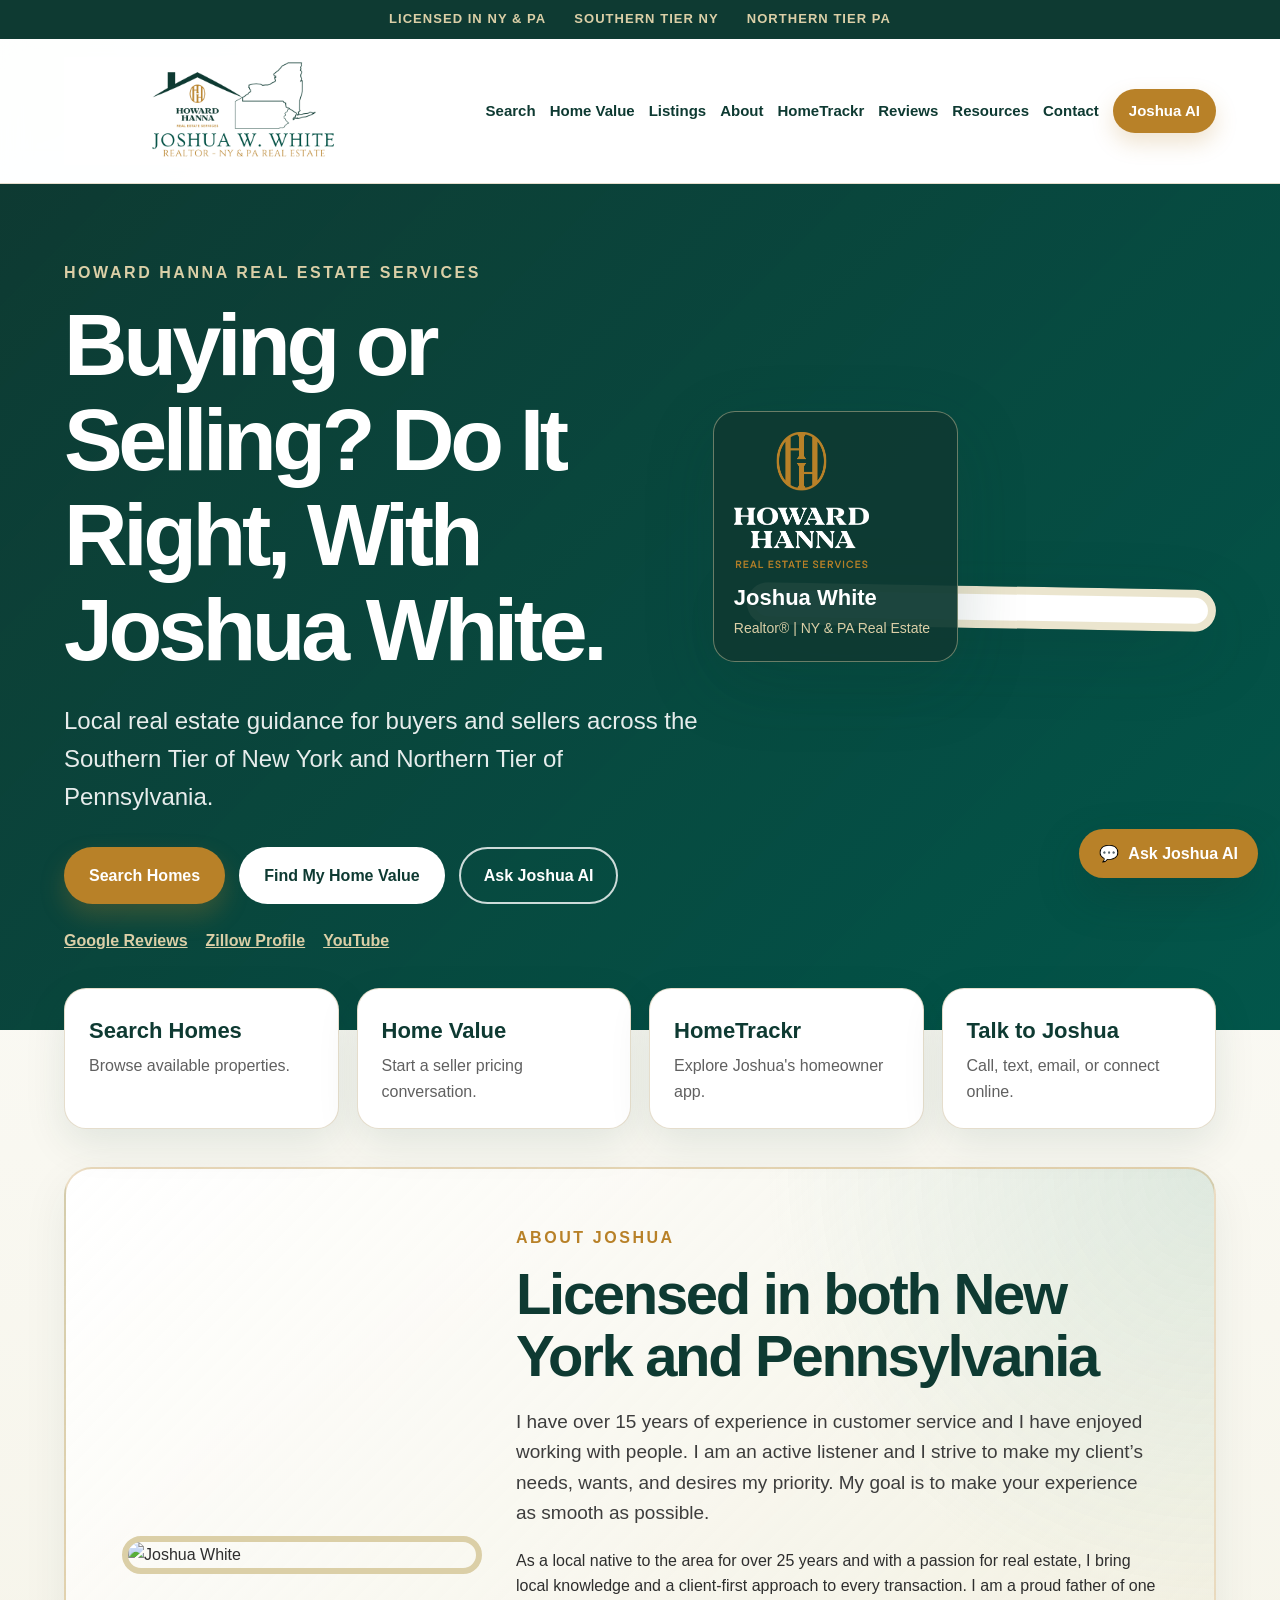
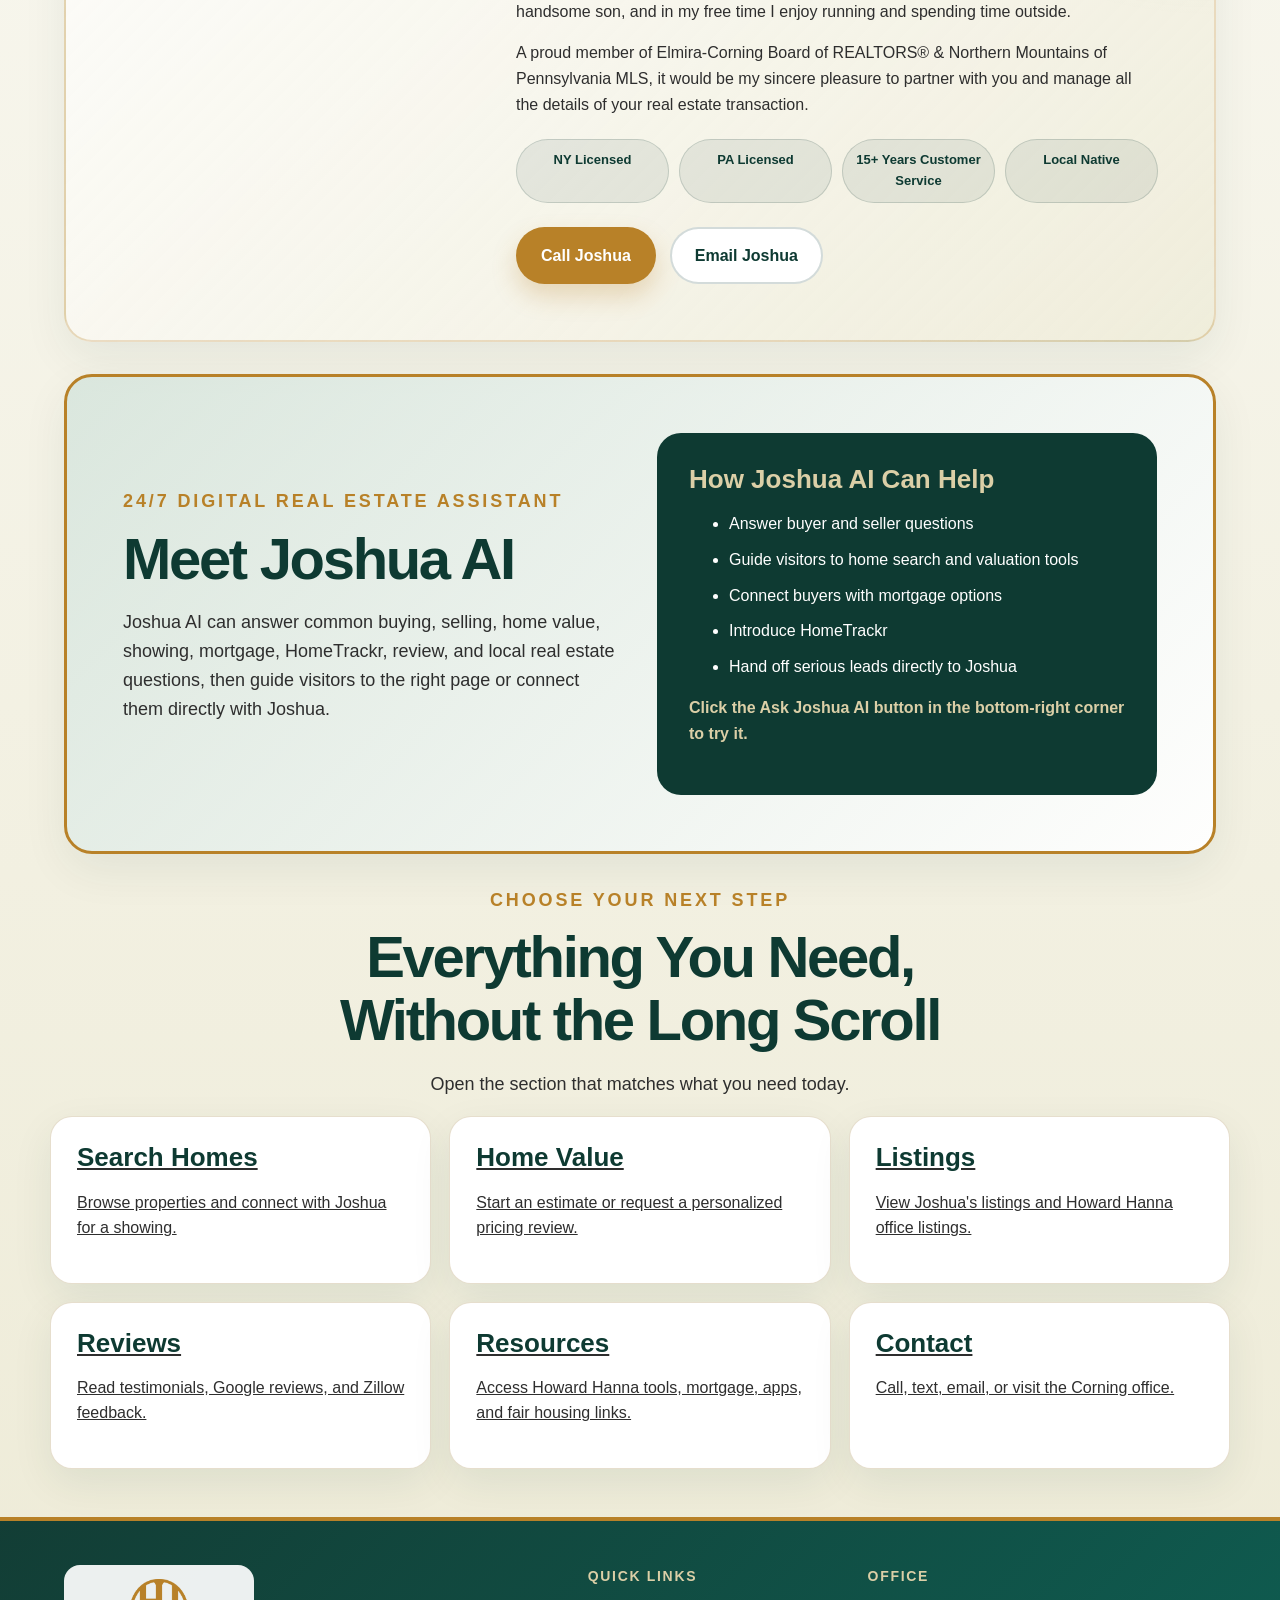
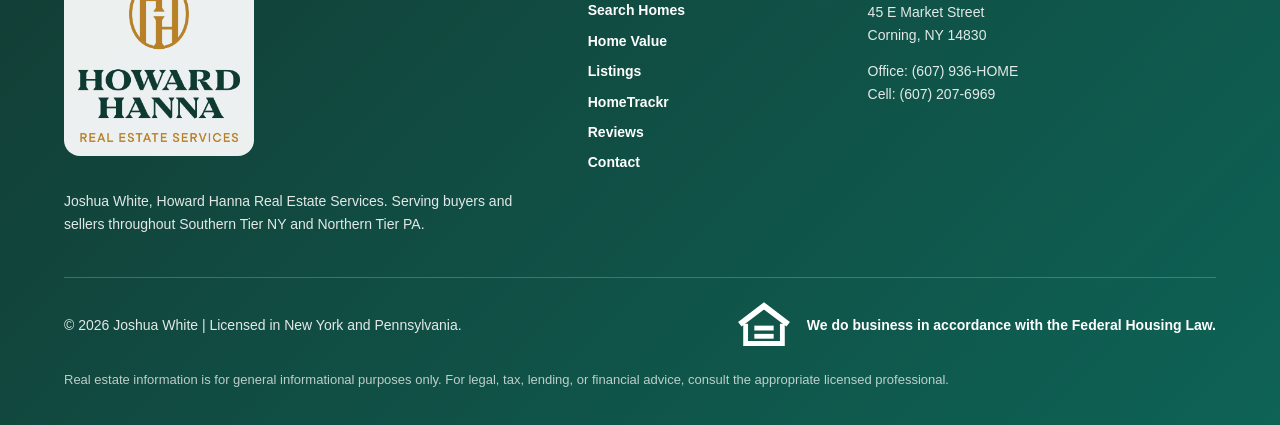
==== commit e883b99c: "Convert homepage to streamlined multi-page hub" ====
--- a/index.html
+++ b/index.html
@@ -1,220 +1 @@
-<!DOCTYPE html>
-<html lang="en">
-<head>
-  <meta charset="UTF-8" />
-  <meta name="viewport" content="width=device-width, initial-scale=1.0" />
-
-  <title>Joshua White | Howard Hanna Real Estate | NY & PA Realtor</title>
-  <meta name="description" content="Joshua White, Howard Hanna Real Estate Services. Licensed in New York and Pennsylvania, serving Southern Tier NY and Northern Tier PA. Search homes, get a home value, read reviews, download HomeTrackr, and ask Joshua AI." />
-
-  <meta property="og:title" content="Joshua White | Howard Hanna Real Estate" />
-  <meta property="og:description" content="Search homes, get your home value, view listings, read reviews, download HomeTrackr, and ask Joshua AI." />
-  <meta property="og:type" content="website" />
-  <meta property="og:image" content="joshua-headshot.png" />
-
-  <script src="https://em.realscout.com/widgets/realscout-web-components.umd.js" type="module"></script>
-
-  <link rel="stylesheet" href="styles.css" />
-  <link rel="stylesheet" href="custom.css" />
-
-  <style>
-    realscout-advanced-search { --rs-as-button-text-color: #0e3a32; --rs-as-background-color: #ffffff; --rs-as-button-color: #9fc8bd; --rs-as-widget-width: 1000px !important; }
-    realscout-your-listings, realscout-office-listings { --rs-listing-divider-color: #0e3a32; width: 100%; }
-  </style>
-</head>
-<body>
-  <div class="top-strip"><span>Licensed in NY & PA</span><span>Southern Tier NY</span><span>Northern Tier PA</span></div>
-
-  <header class="site-header">
-    <a class="logo-lockup" href="#home" aria-label="Joshua White Home"><img src="joshua-hh-logo-wide.png" alt="Joshua W. White Howard Hanna Real Estate Services logo" /></a>
-    <button class="menu-toggle" aria-label="Open menu" onclick="document.body.classList.toggle('menu-open')">☰</button>
-    <nav class="main-nav refined-nav">
-      <a href="#search">Search</a>
-      <a href="#value">Home Value</a>
-      <a href="#listings">Listings</a>
-      <a href="#about">About</a>
-      <a href="hometrackr.html">HomeTrackr</a>
-      <a href="#reviews">Reviews</a>
-      <a href="#resources">Resources</a>
-      <a href="#contact">Contact</a>
-      <a class="nav-cta" href="#ai">Joshua AI</a>
-    </nav>
-  </header>
-
-  <main id="home">
-    <section class="hero">
-      <div class="hero-copy">
-        <p class="eyebrow">Howard Hanna Real Estate Services</p>
-        <h1>Buying or Selling? Do It Right, With Joshua White.</h1>
-        <p class="hero-text">Local real estate guidance for buyers and sellers across the Southern Tier of New York and Northern Tier of Pennsylvania.</p>
-        <div class="cta-row">
-          <a class="btn btn-gold" href="#search">Search Homes</a>
-          <a class="btn btn-light" href="https://homevalue.howardhanna.com/joshuawilliamwhite" target="_blank" rel="noopener">Find My Home Value</a>
-          <a class="btn btn-outline" href="#ai">Ask Joshua AI</a>
-        </div>
-        <div class="trust-row">
-          <a href="https://share.google/YbejLCxPQaZYuZrGc" target="_blank" rel="noopener">Google Reviews</a>
-          <a href="https://www.zillow.com/profile/JoshuaWhiteRealtor" target="_blank" rel="noopener">Zillow Profile</a>
-          <a href="https://www.youtube.com/@joshuawhiterealtor" target="_blank" rel="noopener">YouTube</a>
-        </div>
-      </div>
-      <div class="hero-visual">
-        <div class="photo-frame"><img src="joshua-headshot.png" alt="Joshua White, Howard Hanna Realtor" /></div>
-        <div class="hero-card"><img src="hh-logo-white-gold.png" alt="Howard Hanna Real Estate Services" /><p>Joshua White</p><span>Realtor® | NY & PA Real Estate</span></div>
-      </div>
-    </section>
-
-    <section class="quick-actions premium-actions">
-      <a href="#search"><strong>Search Homes</strong><span>Browse active homes with RealScout.</span></a>
-      <a href="https://homevalue.howardhanna.com/joshuawilliamwhite" target="_blank" rel="noopener"><strong>Home Value</strong><span>Start with a quick Howard Hanna valuation.</span></a>
-      <a href="hometrackr.html"><strong>HomeTrackr</strong><span>Explore Joshua's homeowner log app.</span></a>
-      <a href="#contact"><strong>Talk to Joshua</strong><span>Call, text, email, or connect online.</span></a>
-    </section>
-
-    <section id="about" class="section about-section about-featured">
-      <div class="about-photo"><img src="joshua-headshot.png" alt="Joshua White" /></div>
-      <div>
-        <p class="eyebrow">About Joshua</p>
-        <h2>Licensed in both New York and Pennsylvania</h2>
-        <p class="lead-copy">I have over 15 years of experience in customer service and I have enjoyed working with people. I am an active listener and I strive to make my client’s needs, wants, and desires my priority. My goal is to make your experience as smooth as possible.</p>
-        <p>As a local native to the area for over 25 years and with a passion for real estate, I bring local knowledge and a client-first approach to every transaction. I am a proud father of one handsome son, and in my free time I enjoy running and spending time outside.</p>
-        <p>A proud member of Elmira-Corning Board of REALTORS® & Northern Mountains of Pennsylvania MLS, it would be my sincere pleasure to partner with you and manage all the details of your real estate transaction.</p>
-        <div class="mini-cred-grid"><span>NY Licensed</span><span>PA Licensed</span><span>15+ Years Customer Service</span><span>Local Native</span></div>
-        <div class="cta-row about-cta-row"><a class="btn btn-gold" href="tel:16072076969">Call Joshua</a><a class="btn btn-light btn-light-bordered" href="mailto:joshuawhite@howardhanna.com">Email Joshua</a></div>
-      </div>
-    </section>
-
-    <section id="ai" class="section ai-feature">
-      <div class="section-copy">
-        <p class="eyebrow">24/7 Digital Real Estate Assistant</p>
-        <h2>Meet Joshua AI</h2>
-        <p>Joshua AI is built directly into this website. It can answer common buying, selling, home value, showing, mortgage, review, HomeTrackr, and local real estate questions, then guide serious prospects to contact Joshua directly.</p>
-      </div>
-      <div class="ai-panel">
-        <h3>How Joshua AI Can Help</h3>
-        <ul>
-          <li>Answer buyer and seller FAQs</li>
-          <li>Guide visitors to home search and valuation tools</li>
-          <li>Connect buyers with mortgage options</li>
-          <li>Introduce HomeTrackr for home organization</li>
-          <li>Hand off serious leads directly to Joshua</li>
-        </ul>
-        <p class="note">Click the Ask Joshua AI button in the bottom-right corner to try it.</p>
-      </div>
-    </section>
-
-    <section id="hometrackr" class="section hometrackr-section">
-      <div class="hometrackr-copy">
-        <p class="eyebrow">Now Live on the App Store</p>
-        <h2>HomeTrackr Home Log</h2>
-        <p class="lead-copy">A simple way for homeowners, buyers, sellers, and renters to keep track of the details that matter — home projects, maintenance, paint colors, appliances, warranties, receipts, photos, vehicles, and more.</p>
-        <div class="hometrackr-points"><span>Maintenance Logs</span><span>Paint & Project Notes</span><span>Appliances & Warranties</span><span>Move-In Photo Records</span></div>
-        <div class="cta-row"><a class="btn btn-gold btn-large" href="https://apps.apple.com/us/app/hometrackr-home-log/id6785076449" target="_blank" rel="noopener">Download HomeTrackr</a><a class="btn btn-light btn-light-bordered" href="hometrackr.html">View App Page</a></div>
-      </div>
-      <div class="hometrackr-card"><div class="app-icon-mock">HT</div><strong>HomeTrackr</strong><span>Home Log</span><p>Built to help homeowners stay organized long after closing day.</p></div>
-    </section>
-
-    <section id="search" class="section">
-      <div class="section-heading centered"><p class="eyebrow">RealScout Home Search</p><h2>Search Homes</h2><p>Start your home search across the areas Joshua serves.</p></div>
-      <div class="widget-card"><realscout-advanced-search agent-encoded-id="QWdlbnQtNDgyNTk="></realscout-advanced-search></div>
-    </section>
-
-    <section id="value" class="section split-section feature-seller-section">
-      <div><p class="eyebrow">Thinking About Selling?</p><h2>Find Your Home Value</h2><p>Get a starting estimate through Joshua's Howard Hanna home value tool, then connect for a more detailed local pricing conversation.</p></div>
-      <a class="btn btn-gold btn-large" href="https://homevalue.howardhanna.com/joshuawilliamwhite" target="_blank" rel="noopener">Get My Home Value</a>
-    </section>
-
-    <section id="listings" class="section">
-      <div class="section-heading centered"><p class="eyebrow">Featured Properties</p><h2>My Listings</h2></div>
-      <div class="widget-card"><realscout-your-listings agent-encoded-id="QWdlbnQtNDgyNTk=" sort-order="STATUS_AND_SIGNIFICANT_CHANGE" listing-status="For Sale,For Rent,In Contract,Sold,Rented" property-types="SFR,MF,TC,LAL,MOBILE,OTHER"></realscout-your-listings></div>
-    </section>
-
-    <section id="office-listings" class="section">
-      <div class="section-heading centered"><p class="eyebrow">Howard Hanna</p><h2>Office Listings</h2></div>
-      <div class="widget-card"><realscout-office-listings agent-encoded-id="QWdlbnQtNDgyNTk=" sort-order="STATUS_AND_SIGNIFICANT_CHANGE" listing-status="For Sale,For Rent,In Contract,Sold,Rented" property-types="SFR,MF,TC,LAL,MOBILE,OTHER"></realscout-office-listings></div>
-    </section>
-
-    <section id="mortgage" class="section mortgage-section">
-      <div><p class="eyebrow">Mortgage Partner</p><h2>Start With 1st Priority Mortgage</h2><p>Ready to talk financing? Use Joshua's personal 1st Priority Mortgage link to start the mortgage conversation.</p></div>
-      <a class="btn btn-light btn-large" href="https://mymortgageapp.1stprioritymortgage.com/dr/c/1hy1e" target="_blank" rel="noopener">Start Mortgage Application</a>
-    </section>
-
-    <section id="app" class="section app-section">
-      <div><p class="eyebrow">Howard Hanna App</p><h2>Download My Howard Hanna App</h2><p>Take your home search with you and connect with Joshua through the Howard Hanna mobile experience.</p></div>
-      <div class="app-widget"><iframe style="width: 300px; height: 250px;" frameborder="0" scrolling="no" id="widgetPreview" src="https://boost-howardhanna.homespotter.com/sharewidget/show_widget/howardhanna?agent_id=4045633&customer_id=1391"></iframe></div>
-    </section>
-
-    <section id="resources" class="section">
-      <div class="section-heading centered"><p class="eyebrow">Howard Hanna Tools</p><h2>Helpful Real Estate Resources</h2><p>Quick access to additional Howard Hanna buyer, seller, and market tools.</p></div>
-      <div class="resource-grid">
-        <a href="https://joshuawilliamwhite.howardhanna.com/find-it-first" target="_blank" rel="noopener"><strong>Find It First</strong><span>Get notified about homes before they hit the broader market.</span></a>
-        <a href="https://joshuawilliamwhite.howardhanna.com/hanna-list" target="_blank" rel="noopener"><strong>Hanna List</strong><span>Explore Howard Hanna listing tools and property search resources.</span></a>
-        <a href="https://joshuawilliamwhite.howardhanna.com/neighborhoodnews" target="_blank" rel="noopener"><strong>Neighborhood News</strong><span>Local market and neighborhood updates for buyers and sellers.</span></a>
-      </div>
-    </section>
-
-    <section id="reviews" class="section">
-      <div class="section-heading centered"><p class="eyebrow">Client Trust</p><h2>Reviews & Testimonials</h2><p>See what clients have shared about working with Joshua.</p></div>
-      <div class="review-links"><a href="https://share.google/YbejLCxPQaZYuZrGc" target="_blank" rel="noopener">Read Google Reviews</a><a href="https://www.zillow.com/profile/JoshuaWhiteRealtor" target="_blank" rel="noopener">View Zillow Profile</a></div>
-      <div class="widget-card reviews-widget testimonial-frame-card"><iframe title="Joshua White Testimonials" src="https://application.testimonialtree.com/widgets/widgetFrame/?widgetid=71640&Username=howardhanna_10601364" loading="lazy"></iframe></div>
-    </section>
-
-    <section id="fair-housing" class="section fair-housing-section">
-      <p class="eyebrow">Equal Housing Opportunity</p>
-      <h2>Fair Housing</h2>
-      <p>Howard Hanna is committed to equal housing opportunities and providing housing services to all persons regardless of race, color, religion, sex, disability, national origin, or any other protected category under federal, state, or local law.</p>
-      <div class="fair-links">
-        <a href="https://www.justice.gov/crt/fair-housing-act-1" target="_blank" rel="noopener">Federal Fair Housing</a>
-        <a href="https://www.dos.ny.gov/licensing/docs/FairHousingNotice_new.pdf" target="_blank" rel="noopener">New York Fair Housing</a>
-        <a href="https://parealtor.app.box.com/s/10l3hyl4ky19dgp8cqluohttox3i6rvm" target="_blank" rel="noopener">Pennsylvania Fair Housing</a>
-        <a href="https://media.e-net.com/howardhanna/fairhousing/SOP_April_2022.pdf?__hstc=49138489.51950dae9f6cd1310cbae2a3ce6e29cc.1782693582664.1782693582664.1782783790131.2&__hssc=49138489.2.1782783790131&__hsfp=68afa418b29ef6bc1fd30101d16386a2" target="_blank" rel="noopener">NYS Standardized Operating Procedure</a>
-        <a href="https://media.e-net.com/howardhanna/fairhousing/ReasonableAccomodation.pdf?__hstc=49138489.51950dae9f6cd1310cbae2a3ce6e29cc.1782693582664.1782693582664.1782783790131.2&__hssc=49138489.2.1782783790131&__hsfp=68afa418b29ef6bc1fd30101d16386a2" target="_blank" rel="noopener">Reasonable Accommodation</a>
-      </div>
-      <div class="equal-housing-block" aria-label="Equal Housing Opportunity">
-        <svg viewBox="0 0 120 100" role="img" aria-label="Equal Housing Opportunity logo"><path d="M10 48 L60 10 L110 48" fill="none" stroke="currentColor" stroke-width="12" stroke-linecap="square" stroke-linejoin="miter" /><path d="M22 47 V88 H98 V47" fill="none" stroke="currentColor" stroke-width="10" /><rect x="40" y="51" width="40" height="10" fill="currentColor" /><rect x="40" y="68" width="40" height="10" fill="currentColor" /></svg>
-        <div><strong>Equal Housing Opportunity</strong><p>We do business in accordance with the Federal Housing Law.</p></div>
-      </div>
-    </section>
-
-    <section id="contact" class="section contact-section premium-contact-section">
-      <img src="hh-logo-white-gold.png" alt="Howard Hanna Real Estate Services" />
-      <p class="eyebrow">Ready When You Are</p>
-      <h2>Contact Joshua White</h2>
-      <p>Have a question, want to tour a home, or need help deciding your next move?</p>
-      <div class="office-card"><strong>Corning Office, NY</strong><br />45 E Market Street<br />Corning, NY 14830<br />Office: <a href="tel:16079364663">(607) 936-HOME</a><br />Cell: <a href="tel:16072076969">(607) 207-6969</a><br />Email: <a href="mailto:joshuawhite@howardhanna.com">joshuawhite@howardhanna.com</a></div>
-      <div class="cta-row centered-row"><a class="btn btn-gold" href="tel:16072076969">Call / Text Joshua</a><a class="btn btn-light" href="mailto:joshuawhite@howardhanna.com">Email Joshua</a><a class="btn btn-outline" href="#ai">Ask Joshua AI</a></div>
-      <div class="social-links"><a href="https://www.facebook.com/JoshuaWhiteRealtor" target="_blank" rel="noopener">Facebook</a><a href="https://www.instagram.com/joshuawwhiterealtor/" target="_blank" rel="noopener">Instagram</a><a href="https://www.youtube.com/@joshuawhiterealtor" target="_blank" rel="noopener">YouTube</a><a href="https://share.google/YbejLCxPQaZYuZrGc" target="_blank" rel="noopener">Google</a><a href="https://www.zillow.com/profile/JoshuaWhiteRealtor" target="_blank" rel="noopener">Zillow</a></div>
-    </section>
-  </main>
-
-  <footer class="footer premium-footer">
-    <div class="footer-columns">
-      <div>
-        <img src="hh-logo-forest-gold.png" alt="Howard Hanna Real Estate Services" />
-        <p>Joshua White, Howard Hanna Real Estate Services. Serving buyers and sellers throughout Southern Tier NY and Northern Tier PA.</p>
-      </div>
-      <div>
-        <strong>Quick Links</strong>
-        <a href="#search">Search Homes</a>
-        <a href="#value">Home Value</a>
-        <a href="hometrackr.html">HomeTrackr</a>
-        <a href="#reviews">Reviews</a>
-        <a href="#contact">Contact</a>
-      </div>
-      <div>
-        <strong>Office</strong>
-        <p>45 E Market Street<br />Corning, NY 14830</p>
-        <p>Office: (607) 936-HOME<br />Cell: (607) 207-6969</p>
-      </div>
-    </div>
-    <div class="footer-bottom-row">
-      <p>© 2026 Joshua White | Licensed in New York and Pennsylvania.</p>
-      <div class="footer-eho"><svg viewBox="0 0 120 100" role="img" aria-label="Equal Housing Opportunity logo"><path d="M10 48 L60 10 L110 48" fill="none" stroke="currentColor" stroke-width="12" stroke-linecap="square" stroke-linejoin="miter" /><path d="M22 47 V88 H98 V47" fill="none" stroke="currentColor" stroke-width="10" /><rect x="40" y="51" width="40" height="10" fill="currentColor" /><rect x="40" y="68" width="40" height="10" fill="currentColor" /></svg><span>We do business in accordance with the Federal Housing Law.</span></div>
-    </div>
-    <p class="fine-print">Real estate information is for general informational purposes only. For legal, tax, lending, or financial advice, consult the appropriate licensed professional.</p>
-  </footer>
-
-  <script src="joshua-ai.js"></script>
-  <script src="hometrackr-ai-addon.js"></script>
-</body>
-</html>
+<!DOCTYPE html><html lang="en"><head><meta charset="UTF-8"><meta name="viewport" content="width=device-width,initial-scale=1"><title>Joshua White | Howard Hanna Real Estate | NY & PA Realtor</title><meta name="description" content="Joshua White, Howard Hanna Real Estate Services. Licensed in New York and Pennsylvania, serving Southern Tier NY and Northern Tier PA."><meta property="og:title" content="Joshua White | Howard Hanna Real Estate"><meta property="og:description" content="Buying or selling? Do it right, with Joshua White."><meta property="og:type" content="website"><meta property="og:image" content="joshua-headshot.png"><link rel="stylesheet" href="styles.css"><link rel="stylesheet" href="custom.css"><link rel="stylesheet" href="pages.css"></head><body><div class="top-strip"><span>Licensed in NY & PA</span><span>Southern Tier NY</span><span>Northern Tier PA</span></div><header class="site-header"><a class="logo-lockup" href="index.html" aria-label="Joshua White Home"><img src="joshua-hh-logo-wide.png" alt="Joshua W. White Howard Hanna Real Estate Services logo"></a><button class="menu-toggle" aria-label="Open menu" onclick="document.body.classList.toggle('menu-open')">☰</button><nav class="main-nav refined-nav"><a href="search.html">Search</a><a href="home-value.html">Home Value</a><a href="listings.html">Listings</a><a href="#about">About</a><a href="hometrackr.html">HomeTrackr</a><a href="reviews.html">Reviews</a><a href="resources.html">Resources</a><a href="contact.html">Contact</a><a class="nav-cta" href="#ai">Joshua AI</a></nav></header><main id="home"><section class="hero"><div class="hero-copy"><p class="eyebrow">Howard Hanna Real Estate Services</p><h1>Buying or Selling? Do It Right, With Joshua White.</h1><p class="hero-text">Local real estate guidance for buyers and sellers across the Southern Tier of New York and Northern Tier of Pennsylvania.</p><div class="cta-row"><a class="btn btn-gold" href="search.html">Search Homes</a><a class="btn btn-light" href="home-value.html">Find My Home Value</a><a class="btn btn-outline" href="#ai">Ask Joshua AI</a></div><div class="trust-row"><a href="https://share.google/YbejLCxPQaZYuZrGc" target="_blank" rel="noopener">Google Reviews</a><a href="https://www.zillow.com/profile/JoshuaWhiteRealtor" target="_blank" rel="noopener">Zillow Profile</a><a href="https://www.youtube.com/@joshuawhiterealtor" target="_blank" rel="noopener">YouTube</a></div></div><div class="hero-visual"><div class="photo-frame"><img src="joshua-headshot.png" alt="Joshua White, Howard Hanna Realtor"></div><div class="hero-card"><img src="hh-logo-white-gold.png" alt="Howard Hanna Real Estate Services"><p>Joshua White</p><span>Realtor® | NY & PA Real Estate</span></div></div></section><section class="quick-actions premium-actions"><a href="search.html"><strong>Search Homes</strong><span>Browse available properties.</span></a><a href="home-value.html"><strong>Home Value</strong><span>Start a seller pricing conversation.</span></a><a href="hometrackr.html"><strong>HomeTrackr</strong><span>Explore Joshua's homeowner app.</span></a><a href="contact.html"><strong>Talk to Joshua</strong><span>Call, text, email, or connect online.</span></a></section><section id="about" class="section about-section about-featured"><div class="about-photo"><img src="joshua-headshot.png" alt="Joshua White"></div><div><p class="eyebrow">About Joshua</p><h2>Licensed in both New York and Pennsylvania</h2><p class="lead-copy">I have over 15 years of experience in customer service and I have enjoyed working with people. I am an active listener and I strive to make my client’s needs, wants, and desires my priority. My goal is to make your experience as smooth as possible.</p><p>As a local native to the area for over 25 years and with a passion for real estate, I bring local knowledge and a client-first approach to every transaction. I am a proud father of one handsome son, and in my free time I enjoy running and spending time outside.</p><p>A proud member of Elmira-Corning Board of REALTORS® & Northern Mountains of Pennsylvania MLS, it would be my sincere pleasure to partner with you and manage all the details of your real estate transaction.</p><div class="mini-cred-grid"><span>NY Licensed</span><span>PA Licensed</span><span>15+ Years Customer Service</span><span>Local Native</span></div><div class="cta-row about-cta-row"><a class="btn btn-gold" href="tel:16072076969">Call Joshua</a><a class="btn btn-light btn-light-bordered" href="mailto:joshuawhite@howardhanna.com">Email Joshua</a></div></div></section><section id="ai" class="section ai-feature"><div class="section-copy"><p class="eyebrow">24/7 Digital Real Estate Assistant</p><h2>Meet Joshua AI</h2><p>Joshua AI can answer common buying, selling, home value, showing, mortgage, HomeTrackr, review, and local real estate questions, then guide visitors to the right page or connect them directly with Joshua.</p></div><div class="ai-panel"><h3>How Joshua AI Can Help</h3><ul><li>Answer buyer and seller questions</li><li>Guide visitors to home search and valuation tools</li><li>Connect buyers with mortgage options</li><li>Introduce HomeTrackr</li><li>Hand off serious leads directly to Joshua</li></ul><p class="note">Click the Ask Joshua AI button in the bottom-right corner to try it.</p></div></section><section class="home-page-links"><div class="section-heading centered"><p class="eyebrow">Choose Your Next Step</p><h2>Everything You Need, Without the Long Scroll</h2><p>Open the section that matches what you need today.</p></div><div class="page-grid"><a class="page-card" href="search.html"><h3>Search Homes</h3><p>Browse properties and connect with Joshua for a showing.</p></a><a class="page-card" href="home-value.html"><h3>Home Value</h3><p>Start an estimate or request a personalized pricing review.</p></a><a class="page-card" href="listings.html"><h3>Listings</h3><p>View Joshua's listings and Howard Hanna office listings.</p></a><a class="page-card" href="reviews.html"><h3>Reviews</h3><p>Read testimonials, Google reviews, and Zillow feedback.</p></a><a class="page-card" href="resources.html"><h3>Resources</h3><p>Access Howard Hanna tools, mortgage, apps, and fair housing links.</p></a><a class="page-card" href="contact.html"><h3>Contact</h3><p>Call, text, email, or visit the Corning office.</p></a></div></section></main><footer class="footer premium-footer"><div class="footer-columns"><div><img src="hh-logo-forest-gold.png" alt="Howard Hanna Real Estate Services"><p>Joshua White, Howard Hanna Real Estate Services. Serving buyers and sellers throughout Southern Tier NY and Northern Tier PA.</p></div><div><strong>Quick Links</strong><a href="search.html">Search Homes</a><a href="home-value.html">Home Value</a><a href="listings.html">Listings</a><a href="hometrackr.html">HomeTrackr</a><a href="reviews.html">Reviews</a><a href="contact.html">Contact</a></div><div><strong>Office</strong><p>45 E Market Street<br>Corning, NY 14830</p><p>Office: (607) 936-HOME<br>Cell: (607) 207-6969</p></div></div><div class="footer-bottom-row"><p>© 2026 Joshua White | Licensed in New York and Pennsylvania.</p><div class="footer-eho"><svg viewBox="0 0 120 100" role="img" aria-label="Equal Housing Opportunity logo"><path d="M10 48 L60 10 L110 48" fill="none" stroke="currentColor" stroke-width="12"></path><path d="M22 47 V88 H98 V47" fill="none" stroke="currentColor" stroke-width="10"></path><rect x="40" y="51" width="40" height="10" fill="currentColor"></rect><rect x="40" y="68" width="40" height="10" fill="currentColor"></rect></svg><span>We do business in accordance with the Federal Housing Law.</span></div></div><p class="fine-print">Real estate information is for general informational purposes only. For legal, tax, lending, or financial advice, consult the appropriate licensed professional.</p></footer><script src="joshua-ai.js"></script><script src="hometrackr-ai-addon.js"></script></body></html>
--- a/pages.css
+++ b/pages.css
@@ -0,0 +1 @@
+.page-hero{width:min(1180px,calc(100% - 32px));margin:28px auto 0;padding:72px 7%;border-radius:30px;background:linear-gradient(135deg,#0e3a32,#005a4e);color:#fff;border:2px solid rgba(184,129,40,.35)}.page-hero .eyebrow{color:#dbcfa7}.page-hero h1{font-size:clamp(42px,7vw,82px);line-height:.98;margin:10px 0 18px}.page-hero p{max-width:760px;font-size:20px}.page-shell{width:min(1180px,calc(100% - 32px));margin:28px auto 48px}.page-grid{display:grid;grid-template-columns:repeat(3,1fr);gap:18px}.page-card{background:#fff;border:1px solid rgba(184,161,113,.35);border-radius:22px;padding:26px;box-shadow:0 14px 40px rgba(14,58,50,.08)}.page-card h2,.page-card h3{color:#0e3a32}.page-card a{color:#0e3a32;font-weight:800}.page-card .btn{display:inline-flex;text-decoration:none}.page-wide{grid-column:1/-1}.page-actions{display:flex;flex-wrap:wrap;gap:12px;margin-top:22px}.page-back{display:inline-flex;margin-bottom:18px;color:#0e3a32;font-weight:900;text-decoration:none}.page-note{background:#ece9d3;border-left:5px solid #b88128;padding:18px 20px;border-radius:14px}.page-widget{background:#fff;border-radius:24px;padding:22px;border:1px solid rgba(184,161,113,.3)}.page-widget iframe{width:100%;border:0;border-radius:18px;min-height:720px}.contact-page-grid{display:grid;grid-template-columns:1fr 1fr;gap:20px}.contact-page-grid .page-card{height:100%}.resource-page-grid{display:grid;grid-template-columns:repeat(2,1fr);gap:18px}.resource-page-grid a{display:block;text-decoration:none}.simple-list{display:grid;gap:10px;padding:0;list-style:none}.simple-list li{padding:12px 14px;background:#f7f7f4;border-radius:12px}.home-page-links{width:min(1180px,calc(100% - 32px));margin:0 auto 48px}.home-page-links .page-card{transition:transform .2s ease,box-shadow .2s ease}.home-page-links .page-card:hover{transform:translateY(-4px);box-shadow:0 18px 48px rgba(14,58,50,.14)}@media(max-width:900px){.page-grid,.contact-page-grid,.resource-page-grid{grid-template-columns:1fr}.page-wide{grid-column:auto}.page-hero{padding:54px 7%}}
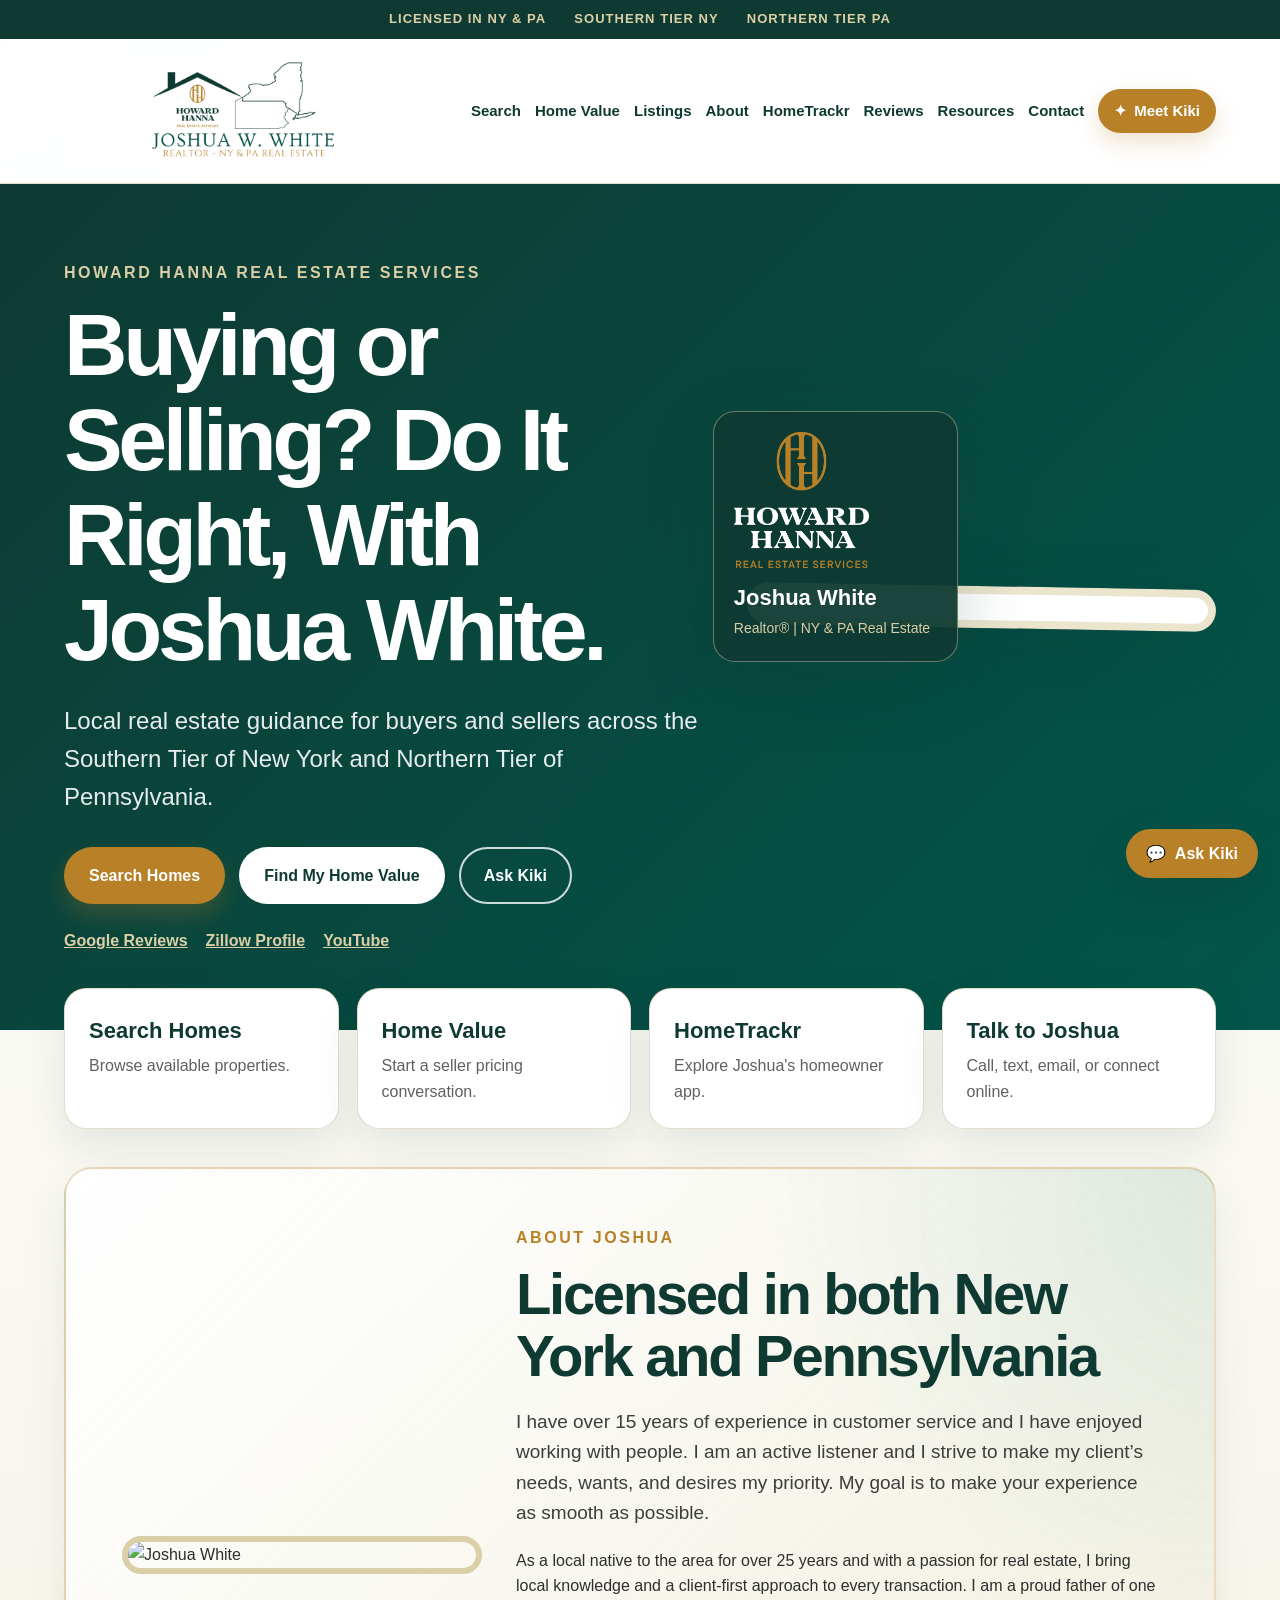
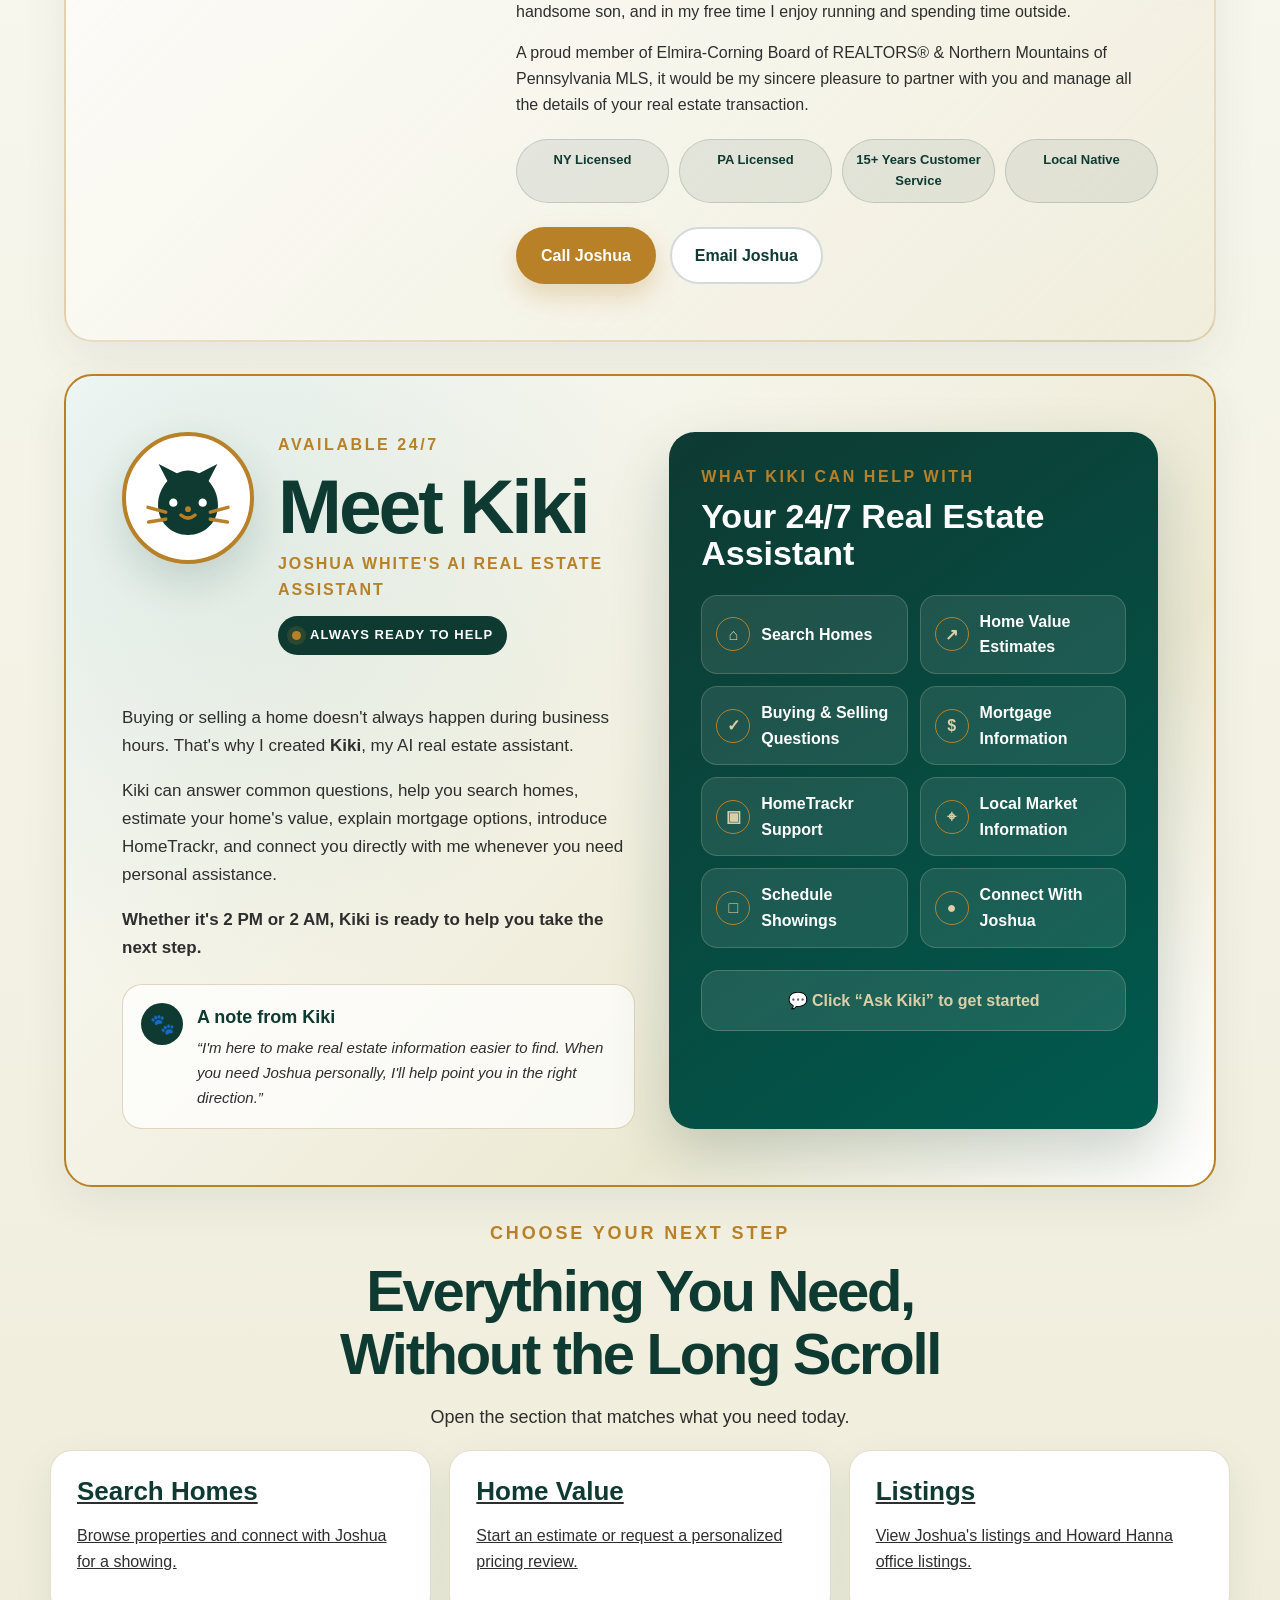
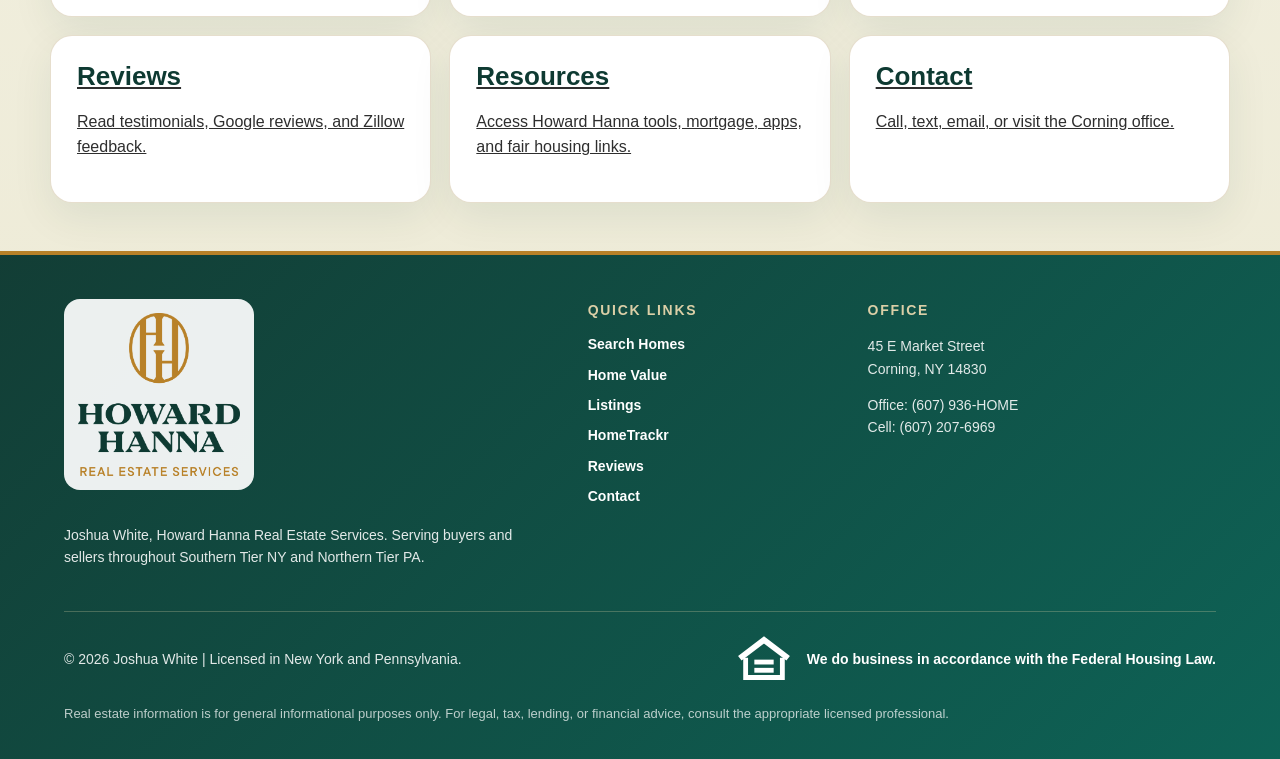
==== commit 7864de85: "Replace Joshua AI section with Meet Kiki experience" ====
--- a/index.html
+++ b/index.html
@@ -1 +1 @@
-<!DOCTYPE html><html lang="en"><head><meta charset="UTF-8"><meta name="viewport" content="width=device-width,initial-scale=1"><title>Joshua White | Howard Hanna Real Estate | NY & PA Realtor</title><meta name="description" content="Joshua White, Howard Hanna Real Estate Services. Licensed in New York and Pennsylvania, serving Southern Tier NY and Northern Tier PA."><meta property="og:title" content="Joshua White | Howard Hanna Real Estate"><meta property="og:description" content="Buying or selling? Do it right, with Joshua White."><meta property="og:type" content="website"><meta property="og:image" content="joshua-headshot.png"><link rel="stylesheet" href="styles.css"><link rel="stylesheet" href="custom.css"><link rel="stylesheet" href="pages.css"></head><body><div class="top-strip"><span>Licensed in NY & PA</span><span>Southern Tier NY</span><span>Northern Tier PA</span></div><header class="site-header"><a class="logo-lockup" href="index.html" aria-label="Joshua White Home"><img src="joshua-hh-logo-wide.png" alt="Joshua W. White Howard Hanna Real Estate Services logo"></a><button class="menu-toggle" aria-label="Open menu" onclick="document.body.classList.toggle('menu-open')">☰</button><nav class="main-nav refined-nav"><a href="search.html">Search</a><a href="home-value.html">Home Value</a><a href="listings.html">Listings</a><a href="#about">About</a><a href="hometrackr.html">HomeTrackr</a><a href="reviews.html">Reviews</a><a href="resources.html">Resources</a><a href="contact.html">Contact</a><a class="nav-cta" href="#ai">Joshua AI</a></nav></header><main id="home"><section class="hero"><div class="hero-copy"><p class="eyebrow">Howard Hanna Real Estate Services</p><h1>Buying or Selling? Do It Right, With Joshua White.</h1><p class="hero-text">Local real estate guidance for buyers and sellers across the Southern Tier of New York and Northern Tier of Pennsylvania.</p><div class="cta-row"><a class="btn btn-gold" href="search.html">Search Homes</a><a class="btn btn-light" href="home-value.html">Find My Home Value</a><a class="btn btn-outline" href="#ai">Ask Joshua AI</a></div><div class="trust-row"><a href="https://share.google/YbejLCxPQaZYuZrGc" target="_blank" rel="noopener">Google Reviews</a><a href="https://www.zillow.com/profile/JoshuaWhiteRealtor" target="_blank" rel="noopener">Zillow Profile</a><a href="https://www.youtube.com/@joshuawhiterealtor" target="_blank" rel="noopener">YouTube</a></div></div><div class="hero-visual"><div class="photo-frame"><img src="joshua-headshot.png" alt="Joshua White, Howard Hanna Realtor"></div><div class="hero-card"><img src="hh-logo-white-gold.png" alt="Howard Hanna Real Estate Services"><p>Joshua White</p><span>Realtor® | NY & PA Real Estate</span></div></div></section><section class="quick-actions premium-actions"><a href="search.html"><strong>Search Homes</strong><span>Browse available properties.</span></a><a href="home-value.html"><strong>Home Value</strong><span>Start a seller pricing conversation.</span></a><a href="hometrackr.html"><strong>HomeTrackr</strong><span>Explore Joshua's homeowner app.</span></a><a href="contact.html"><strong>Talk to Joshua</strong><span>Call, text, email, or connect online.</span></a></section><section id="about" class="section about-section about-featured"><div class="about-photo"><img src="joshua-headshot.png" alt="Joshua White"></div><div><p class="eyebrow">About Joshua</p><h2>Licensed in both New York and Pennsylvania</h2><p class="lead-copy">I have over 15 years of experience in customer service and I have enjoyed working with people. I am an active listener and I strive to make my client’s needs, wants, and desires my priority. My goal is to make your experience as smooth as possible.</p><p>As a local native to the area for over 25 years and with a passion for real estate, I bring local knowledge and a client-first approach to every transaction. I am a proud father of one handsome son, and in my free time I enjoy running and spending time outside.</p><p>A proud member of Elmira-Corning Board of REALTORS® & Northern Mountains of Pennsylvania MLS, it would be my sincere pleasure to partner with you and manage all the details of your real estate transaction.</p><div class="mini-cred-grid"><span>NY Licensed</span><span>PA Licensed</span><span>15+ Years Customer Service</span><span>Local Native</span></div><div class="cta-row about-cta-row"><a class="btn btn-gold" href="tel:16072076969">Call Joshua</a><a class="btn btn-light btn-light-bordered" href="mailto:joshuawhite@howardhanna.com">Email Joshua</a></div></div></section><section id="ai" class="section ai-feature"><div class="section-copy"><p class="eyebrow">24/7 Digital Real Estate Assistant</p><h2>Meet Joshua AI</h2><p>Joshua AI can answer common buying, selling, home value, showing, mortgage, HomeTrackr, review, and local real estate questions, then guide visitors to the right page or connect them directly with Joshua.</p></div><div class="ai-panel"><h3>How Joshua AI Can Help</h3><ul><li>Answer buyer and seller questions</li><li>Guide visitors to home search and valuation tools</li><li>Connect buyers with mortgage options</li><li>Introduce HomeTrackr</li><li>Hand off serious leads directly to Joshua</li></ul><p class="note">Click the Ask Joshua AI button in the bottom-right corner to try it.</p></div></section><section class="home-page-links"><div class="section-heading centered"><p class="eyebrow">Choose Your Next Step</p><h2>Everything You Need, Without the Long Scroll</h2><p>Open the section that matches what you need today.</p></div><div class="page-grid"><a class="page-card" href="search.html"><h3>Search Homes</h3><p>Browse properties and connect with Joshua for a showing.</p></a><a class="page-card" href="home-value.html"><h3>Home Value</h3><p>Start an estimate or request a personalized pricing review.</p></a><a class="page-card" href="listings.html"><h3>Listings</h3><p>View Joshua's listings and Howard Hanna office listings.</p></a><a class="page-card" href="reviews.html"><h3>Reviews</h3><p>Read testimonials, Google reviews, and Zillow feedback.</p></a><a class="page-card" href="resources.html"><h3>Resources</h3><p>Access Howard Hanna tools, mortgage, apps, and fair housing links.</p></a><a class="page-card" href="contact.html"><h3>Contact</h3><p>Call, text, email, or visit the Corning office.</p></a></div></section></main><footer class="footer premium-footer"><div class="footer-columns"><div><img src="hh-logo-forest-gold.png" alt="Howard Hanna Real Estate Services"><p>Joshua White, Howard Hanna Real Estate Services. Serving buyers and sellers throughout Southern Tier NY and Northern Tier PA.</p></div><div><strong>Quick Links</strong><a href="search.html">Search Homes</a><a href="home-value.html">Home Value</a><a href="listings.html">Listings</a><a href="hometrackr.html">HomeTrackr</a><a href="reviews.html">Reviews</a><a href="contact.html">Contact</a></div><div><strong>Office</strong><p>45 E Market Street<br>Corning, NY 14830</p><p>Office: (607) 936-HOME<br>Cell: (607) 207-6969</p></div></div><div class="footer-bottom-row"><p>© 2026 Joshua White | Licensed in New York and Pennsylvania.</p><div class="footer-eho"><svg viewBox="0 0 120 100" role="img" aria-label="Equal Housing Opportunity logo"><path d="M10 48 L60 10 L110 48" fill="none" stroke="currentColor" stroke-width="12"></path><path d="M22 47 V88 H98 V47" fill="none" stroke="currentColor" stroke-width="10"></path><rect x="40" y="51" width="40" height="10" fill="currentColor"></rect><rect x="40" y="68" width="40" height="10" fill="currentColor"></rect></svg><span>We do business in accordance with the Federal Housing Law.</span></div></div><p class="fine-print">Real estate information is for general informational purposes only. For legal, tax, lending, or financial advice, consult the appropriate licensed professional.</p></footer><script src="joshua-ai.js"></script><script src="hometrackr-ai-addon.js"></script></body></html>+<!DOCTYPE html><html lang="en"><head><meta charset="UTF-8"><meta name="viewport" content="width=device-width,initial-scale=1"><title>Joshua White | Howard Hanna Real Estate | NY & PA Realtor</title><meta name="description" content="Joshua White, Howard Hanna Real Estate Services. Licensed in New York and Pennsylvania, serving Southern Tier NY and Northern Tier PA."><meta property="og:title" content="Joshua White | Howard Hanna Real Estate"><meta property="og:description" content="Buying or selling? Do it right, with Joshua White."><meta property="og:type" content="website"><meta property="og:image" content="joshua-headshot.png"><link rel="stylesheet" href="styles.css"><link rel="stylesheet" href="custom.css"><link rel="stylesheet" href="pages.css"><link rel="stylesheet" href="kiki.css"></head><body><div class="top-strip"><span>Licensed in NY & PA</span><span>Southern Tier NY</span><span>Northern Tier PA</span></div><header class="site-header"><a class="logo-lockup" href="index.html" aria-label="Joshua White Home"><img src="joshua-hh-logo-wide.png" alt="Joshua W. White Howard Hanna Real Estate Services logo"></a><button class="menu-toggle" aria-label="Open menu" onclick="document.body.classList.toggle('menu-open')">☰</button><nav class="main-nav refined-nav"><a href="search.html">Search</a><a href="home-value.html">Home Value</a><a href="listings.html">Listings</a><a href="#about">About</a><a href="hometrackr.html">HomeTrackr</a><a href="reviews.html">Reviews</a><a href="resources.html">Resources</a><a href="contact.html">Contact</a><a class="nav-cta" href="#ai">Meet Kiki</a></nav></header><main id="home"><section class="hero"><div class="hero-copy"><p class="eyebrow">Howard Hanna Real Estate Services</p><h1>Buying or Selling? Do It Right, With Joshua White.</h1><p class="hero-text">Local real estate guidance for buyers and sellers across the Southern Tier of New York and Northern Tier of Pennsylvania.</p><div class="cta-row"><a class="btn btn-gold" href="search.html">Search Homes</a><a class="btn btn-light" href="home-value.html">Find My Home Value</a><a class="btn btn-outline" href="#ai">Ask Kiki</a></div><div class="trust-row"><a href="https://share.google/YbejLCxPQaZYuZrGc" target="_blank" rel="noopener">Google Reviews</a><a href="https://www.zillow.com/profile/JoshuaWhiteRealtor" target="_blank" rel="noopener">Zillow Profile</a><a href="https://www.youtube.com/@joshuawhiterealtor" target="_blank" rel="noopener">YouTube</a></div></div><div class="hero-visual"><div class="photo-frame"><img src="joshua-headshot.png" alt="Joshua White, Howard Hanna Realtor"></div><div class="hero-card"><img src="hh-logo-white-gold.png" alt="Howard Hanna Real Estate Services"><p>Joshua White</p><span>Realtor® | NY & PA Real Estate</span></div></div></section><section class="quick-actions premium-actions"><a href="search.html"><strong>Search Homes</strong><span>Browse available properties.</span></a><a href="home-value.html"><strong>Home Value</strong><span>Start a seller pricing conversation.</span></a><a href="hometrackr.html"><strong>HomeTrackr</strong><span>Explore Joshua's homeowner app.</span></a><a href="contact.html"><strong>Talk to Joshua</strong><span>Call, text, email, or connect online.</span></a></section><section id="about" class="section about-section about-featured"><div class="about-photo"><img src="joshua-headshot.png" alt="Joshua White"></div><div><p class="eyebrow">About Joshua</p><h2>Licensed in both New York and Pennsylvania</h2><p class="lead-copy">I have over 15 years of experience in customer service and I have enjoyed working with people. I am an active listener and I strive to make my client’s needs, wants, and desires my priority. My goal is to make your experience as smooth as possible.</p><p>As a local native to the area for over 25 years and with a passion for real estate, I bring local knowledge and a client-first approach to every transaction. I am a proud father of one handsome son, and in my free time I enjoy running and spending time outside.</p><p>A proud member of Elmira-Corning Board of REALTORS® & Northern Mountains of Pennsylvania MLS, it would be my sincere pleasure to partner with you and manage all the details of your real estate transaction.</p><div class="mini-cred-grid"><span>NY Licensed</span><span>PA Licensed</span><span>15+ Years Customer Service</span><span>Local Native</span></div><div class="cta-row about-cta-row"><a class="btn btn-gold" href="tel:16072076969">Call Joshua</a><a class="btn btn-light btn-light-bordered" href="mailto:joshuawhite@howardhanna.com">Email Joshua</a></div></div></section><section id="ai" class="section kiki-feature"><div class="kiki-intro"><div class="kiki-avatar" aria-label="Kiki cat-inspired assistant icon"><svg viewBox="0 0 160 160" role="img" aria-hidden="true"><path fill="currentColor" d="M45 51 30 22l31 16c6-3 13-5 19-5s13 2 19 5l31-16-15 29c10 11 16 25 16 41 0 30-23 51-51 51S29 122 29 92c0-16 6-30 16-41Z"></path><path fill="#ffffff" d="M55 81c4 0 7 3 7 7s-3 7-7 7-7-3-7-7 3-7 7-7Zm50 0c4 0 7 3 7 7s-3 7-7 7-7-3-7-7 3-7 7-7Z"></path><path fill="none" stroke="#b88128" stroke-width="6" stroke-linecap="round" d="M68 109c8 7 16 7 24 0M42 104 12 96m30 20-29 5m105-17 30-8m-30 20 29 5"></path><circle cx="80" cy="99" r="5" fill="#b88128"></circle></svg></div><div class="kiki-copy"><p class="eyebrow">Available 24/7</p><h2>Meet Kiki</h2><p class="kiki-subtitle">Joshua White's AI Real Estate Assistant</p><span class="kiki-badge">Always ready to help</span></div><div class="kiki-description"><p>Buying or selling a home doesn't always happen during business hours. That's why I created <strong>Kiki</strong>, my AI real estate assistant.</p><p>Kiki can answer common questions, help you search homes, estimate your home's value, explain mortgage options, introduce HomeTrackr, and connect you directly with me whenever you need personal assistance.</p><p><strong>Whether it's 2 PM or 2 AM, Kiki is ready to help you take the next step.</strong></p><div class="kiki-note"><div class="kiki-note-icon">🐾</div><div><strong>A note from Kiki</strong><p>“I'm here to make real estate information easier to find. When you need Joshua personally, I'll help point you in the right direction.”</p></div></div></div></div><div class="kiki-tools"><p class="eyebrow">What Kiki Can Help With</p><h3>Your 24/7 Real Estate Assistant</h3><div class="kiki-tool-grid"><div class="kiki-tool"><span>⌂</span><span>Search Homes</span></div><div class="kiki-tool"><span>↗</span><span>Home Value Estimates</span></div><div class="kiki-tool"><span>✓</span><span>Buying & Selling Questions</span></div><div class="kiki-tool"><span>$</span><span>Mortgage Information</span></div><div class="kiki-tool"><span>▣</span><span>HomeTrackr Support</span></div><div class="kiki-tool"><span>⌖</span><span>Local Market Information</span></div><div class="kiki-tool"><span>□</span><span>Schedule Showings</span></div><div class="kiki-tool"><span>●</span><span>Connect With Joshua</span></div></div><div class="kiki-start"><button type="button" onclick="document.querySelector('.jw-ai-launcher')?.click()">💬 Click “Ask Kiki” to get started</button></div></div></section><section class="home-page-links"><div class="section-heading centered"><p class="eyebrow">Choose Your Next Step</p><h2>Everything You Need, Without the Long Scroll</h2><p>Open the section that matches what you need today.</p></div><div class="page-grid"><a class="page-card" href="search.html"><h3>Search Homes</h3><p>Browse properties and connect with Joshua for a showing.</p></a><a class="page-card" href="home-value.html"><h3>Home Value</h3><p>Start an estimate or request a personalized pricing review.</p></a><a class="page-card" href="listings.html"><h3>Listings</h3><p>View Joshua's listings and Howard Hanna office listings.</p></a><a class="page-card" href="reviews.html"><h3>Reviews</h3><p>Read testimonials, Google reviews, and Zillow feedback.</p></a><a class="page-card" href="resources.html"><h3>Resources</h3><p>Access Howard Hanna tools, mortgage, apps, and fair housing links.</p></a><a class="page-card" href="contact.html"><h3>Contact</h3><p>Call, text, email, or visit the Corning office.</p></a></div></section></main><footer class="footer premium-footer"><div class="footer-columns"><div><img src="hh-logo-forest-gold.png" alt="Howard Hanna Real Estate Services"><p>Joshua White, Howard Hanna Real Estate Services. Serving buyers and sellers throughout Southern Tier NY and Northern Tier PA.</p></div><div><strong>Quick Links</strong><a href="search.html">Search Homes</a><a href="home-value.html">Home Value</a><a href="listings.html">Listings</a><a href="hometrackr.html">HomeTrackr</a><a href="reviews.html">Reviews</a><a href="contact.html">Contact</a></div><div><strong>Office</strong><p>45 E Market Street<br>Corning, NY 14830</p><p>Office: (607) 936-HOME<br>Cell: (607) 207-6969</p></div></div><div class="footer-bottom-row"><p>© 2026 Joshua White | Licensed in New York and Pennsylvania.</p><div class="footer-eho"><svg viewBox="0 0 120 100" role="img" aria-label="Equal Housing Opportunity logo"><path d="M10 48 L60 10 L110 48" fill="none" stroke="currentColor" stroke-width="12"></path><path d="M22 47 V88 H98 V47" fill="none" stroke="currentColor" stroke-width="10"></path><rect x="40" y="51" width="40" height="10" fill="currentColor"></rect><rect x="40" y="68" width="40" height="10" fill="currentColor"></rect></svg><span>We do business in accordance with the Federal Housing Law.</span></div></div><p class="fine-print">Real estate information is for general informational purposes only. For legal, tax, lending, or financial advice, consult the appropriate licensed professional.</p></footer><script src="joshua-ai.js"></script><script src="hometrackr-ai-addon.js"></script></body></html>
--- a/kiki.css
+++ b/kiki.css
@@ -0,0 +1 @@
+.kiki-feature{display:grid;grid-template-columns:1.05fr 1fr;gap:34px;align-items:stretch;background:radial-gradient(circle at 12% 18%,rgba(159,200,189,.30),transparent 30rem),linear-gradient(135deg,#fff,#ece9d3 70%,#fff);border:2px solid var(--gold);overflow:hidden}.kiki-intro{display:grid;grid-template-columns:132px 1fr;gap:24px;align-content:start}.kiki-avatar{width:132px;height:132px;border-radius:50%;border:4px solid var(--gold);background:#fff;display:grid;place-items:center;box-shadow:0 18px 42px rgba(14,58,50,.14)}.kiki-avatar svg{width:94px;height:94px;color:var(--forest)}.kiki-copy h2{font-size:clamp(46px,6vw,78px);line-height:.95;margin:0 0 8px;color:var(--forest)}.kiki-subtitle{color:var(--gold);font-weight:900;text-transform:uppercase;letter-spacing:.12em;margin:0 0 14px}.kiki-badge{display:inline-flex;align-items:center;gap:9px;border-radius:999px;background:var(--forest);color:#fff;padding:9px 14px;font-size:13px;font-weight:900;text-transform:uppercase;letter-spacing:.08em}.kiki-badge::before{content:"";width:9px;height:9px;border-radius:50%;background:var(--gold);box-shadow:0 0 0 5px rgba(184,129,40,.18)}.kiki-description{grid-column:1/-1;margin-top:8px}.kiki-description p{font-size:17px;line-height:1.65}.kiki-note{display:flex;gap:14px;align-items:flex-start;margin-top:22px;padding:18px;border-radius:20px;background:rgba(255,255,255,.72);border:1px solid rgba(184,161,113,.42)}.kiki-note-icon{width:42px;height:42px;flex:0 0 42px;border-radius:50%;display:grid;place-items:center;background:var(--forest);color:var(--pale-gold);font-size:20px}.kiki-note strong{display:block;color:var(--forest);font-size:18px;margin-bottom:4px}.kiki-note p{margin:0;font-style:italic;font-size:15px}.kiki-tools{background:linear-gradient(145deg,#0e3a32,#005a4e);border-radius:26px;color:#fff;padding:32px;box-shadow:0 24px 60px rgba(14,58,50,.20)}.kiki-tools .eyebrow{color:var(--gold);margin-bottom:8px}.kiki-tools h3{color:#fff;font-size:34px;line-height:1.1;margin:0 0 22px}.kiki-tool-grid{display:grid;grid-template-columns:1fr 1fr;gap:12px}.kiki-tool{display:flex;align-items:center;gap:11px;padding:13px 14px;border-radius:16px;background:rgba(255,255,255,.09);border:1px solid rgba(219,207,167,.22);font-weight:800}.kiki-tool span:first-child{width:34px;height:34px;border-radius:50%;display:grid;place-items:center;border:1px solid var(--gold);color:var(--pale-gold);flex:0 0 34px}.kiki-start{margin-top:22px;padding:16px;border-radius:18px;background:rgba(255,255,255,.10);border:1px solid rgba(219,207,167,.25);color:var(--pale-gold);font-weight:900;text-align:center}.kiki-start button{border:0;background:none;color:inherit;font:inherit;cursor:pointer}.refined-nav .nav-cta{display:inline-flex;align-items:center;gap:7px}.refined-nav .nav-cta::before{content:"✦"}.hero .btn-outline[href="#ai"]{font-size:0}.hero .btn-outline[href="#ai"]::after{content:"Ask Kiki";font-size:16px}.kiki-feature .btn{margin-top:20px}@media(max-width:960px){.kiki-feature{grid-template-columns:1fr}.kiki-intro{grid-template-columns:110px 1fr}.kiki-avatar{width:110px;height:110px}.kiki-avatar svg{width:78px;height:78px}}@media(max-width:620px){.kiki-intro{grid-template-columns:1fr;text-align:center;justify-items:center}.kiki-description{grid-column:auto}.kiki-tool-grid{grid-template-columns:1fr}.kiki-tools{padding:24px}.kiki-note{text-align:left}.kiki-copy h2{font-size:52px}}
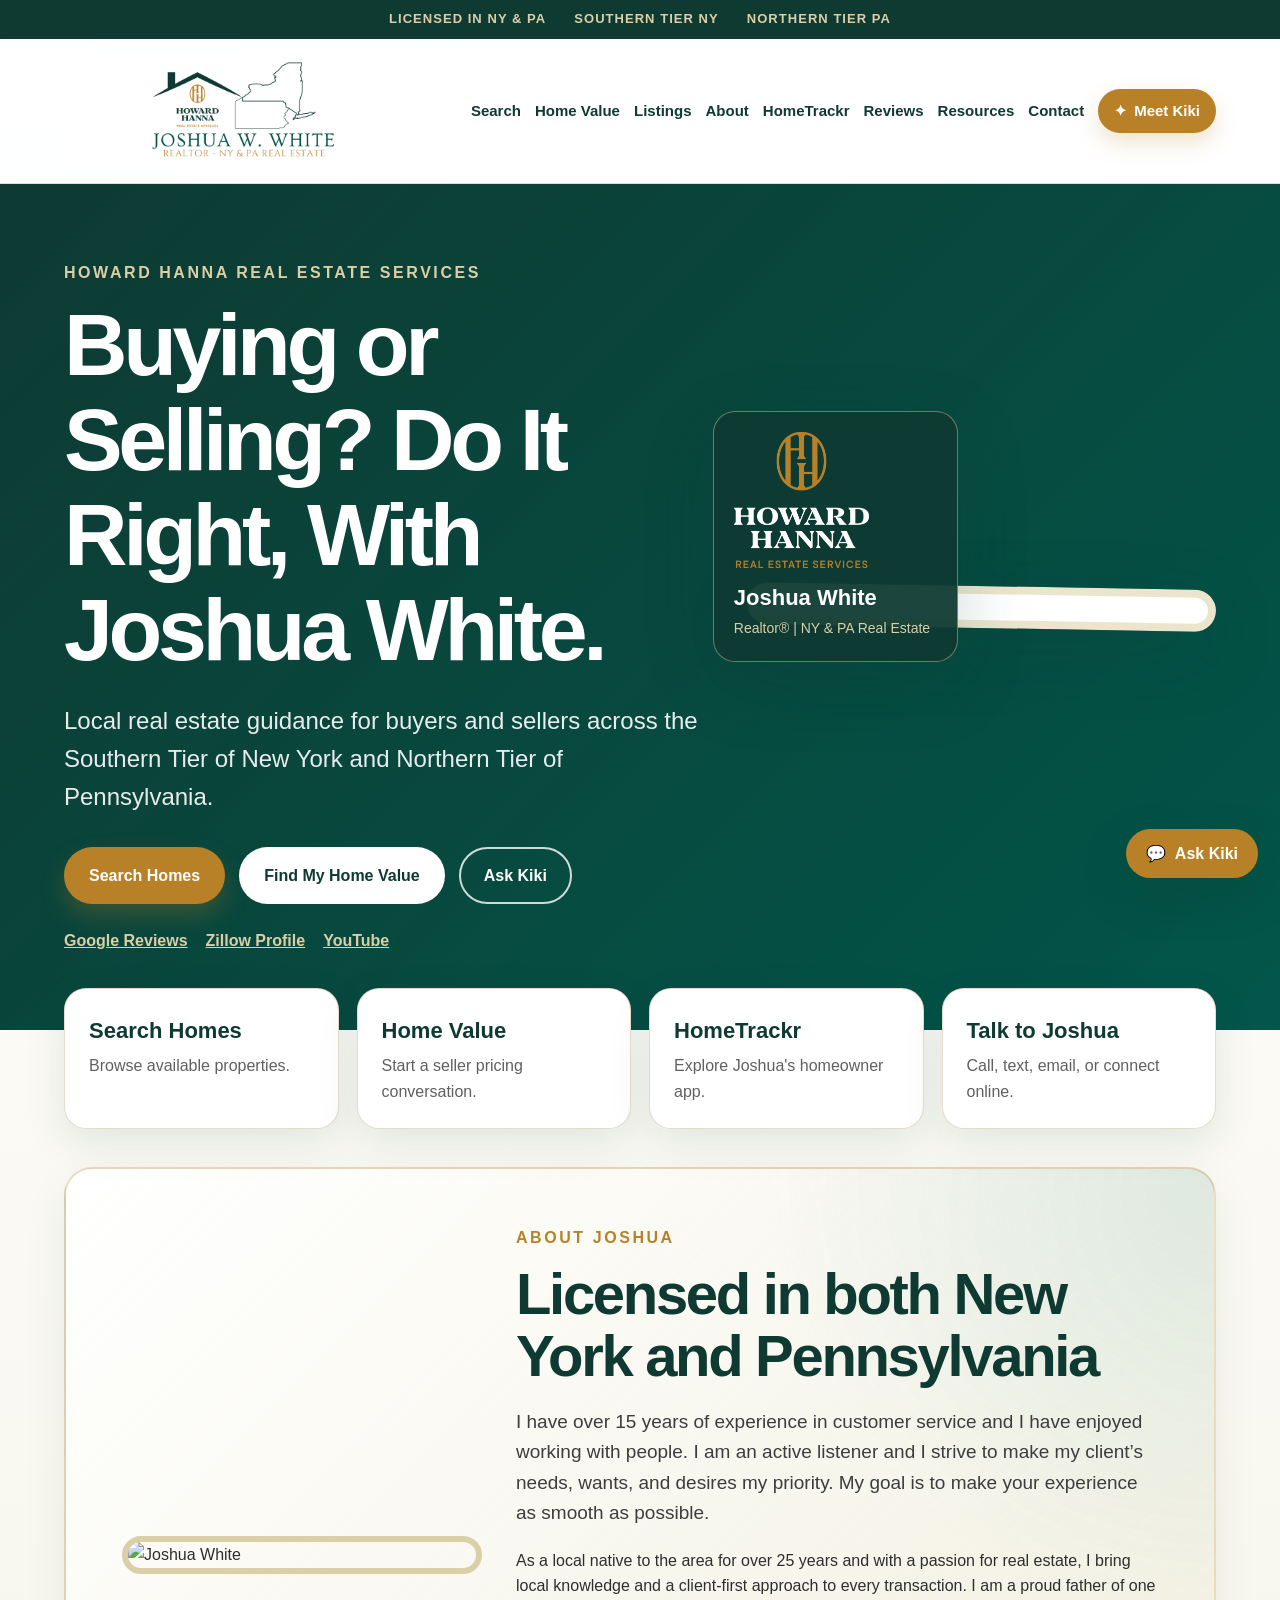
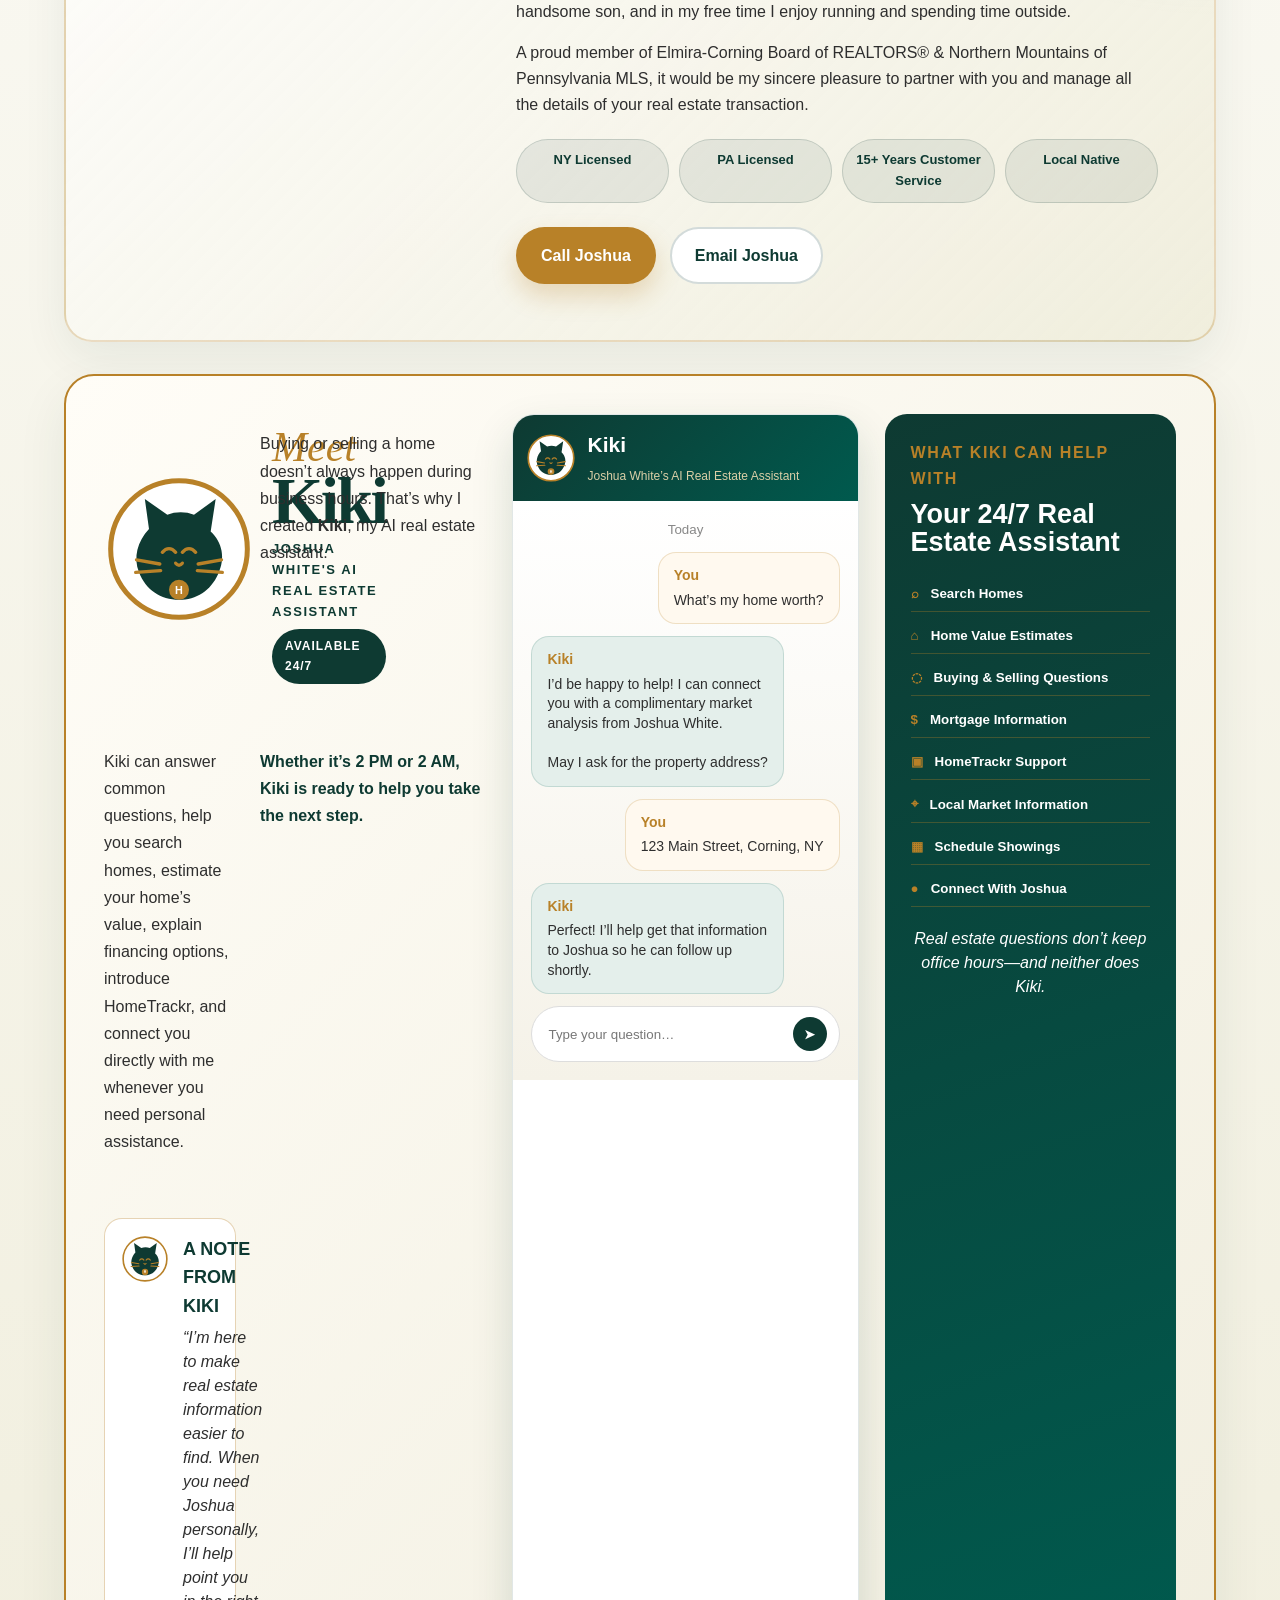
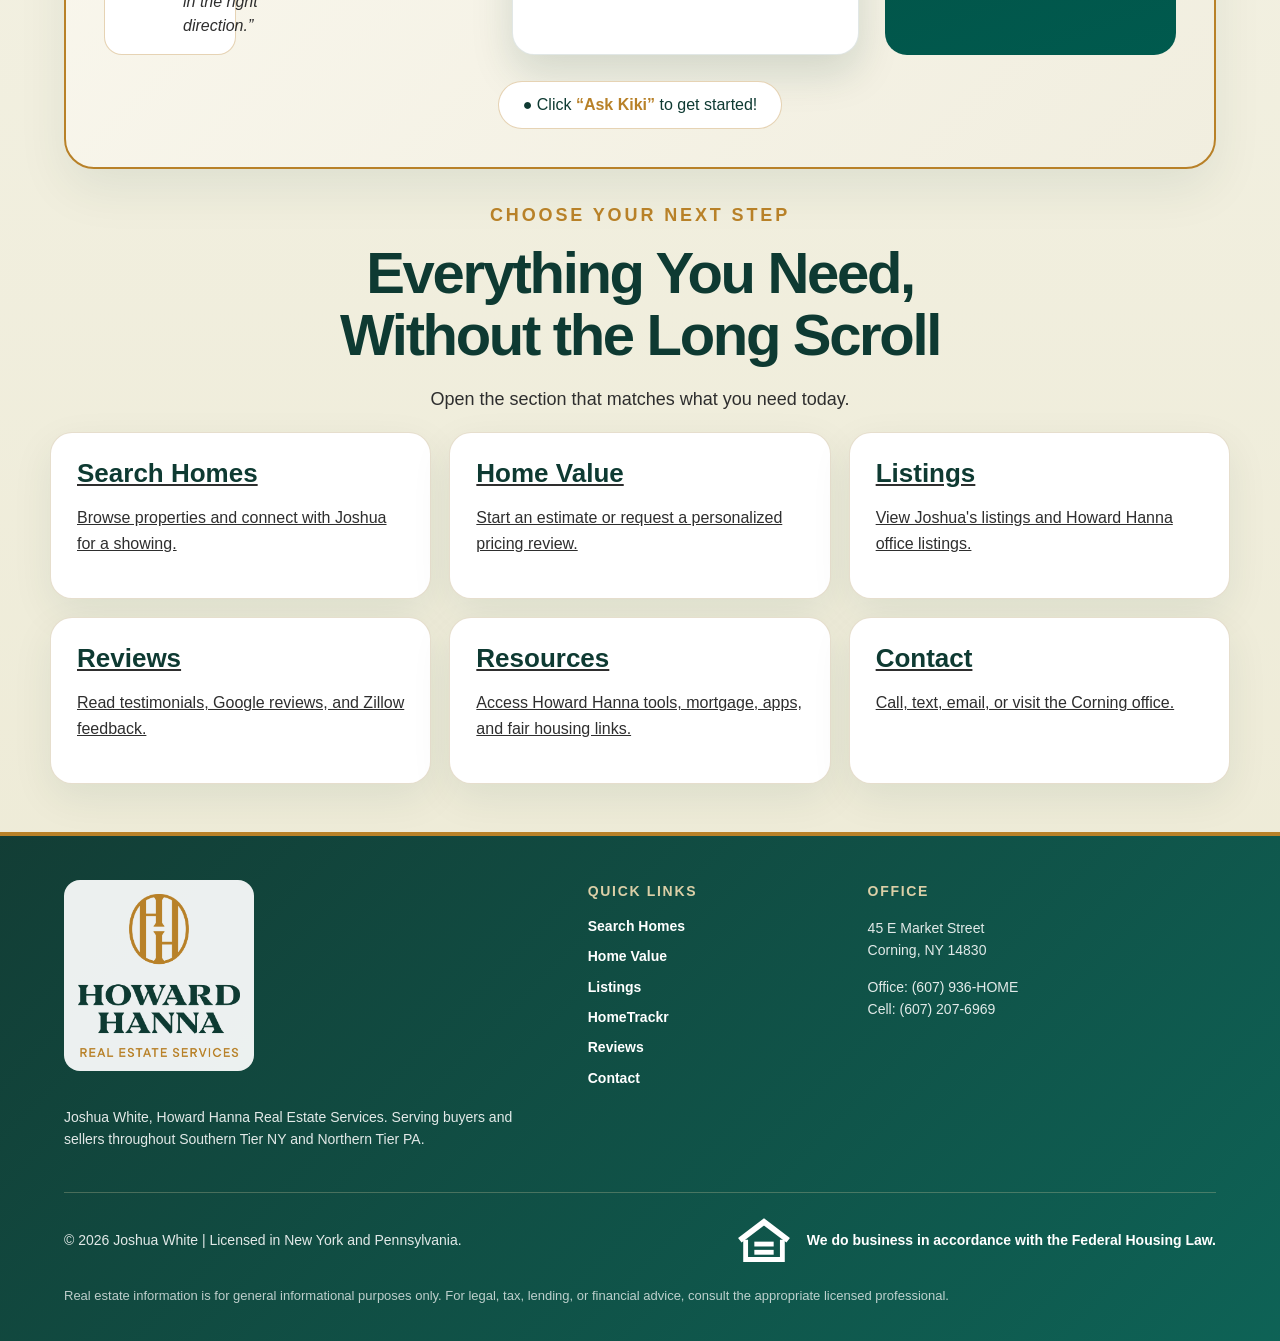
==== commit c9f3af88: "Load premium Kiki showcase script" ====
--- a/index.html
+++ b/index.html
@@ -1 +1 @@
-<!DOCTYPE html><html lang="en"><head><meta charset="UTF-8"><meta name="viewport" content="width=device-width,initial-scale=1"><title>Joshua White | Howard Hanna Real Estate | NY & PA Realtor</title><meta name="description" content="Joshua White, Howard Hanna Real Estate Services. Licensed in New York and Pennsylvania, serving Southern Tier NY and Northern Tier PA."><meta property="og:title" content="Joshua White | Howard Hanna Real Estate"><meta property="og:description" content="Buying or selling? Do it right, with Joshua White."><meta property="og:type" content="website"><meta property="og:image" content="joshua-headshot.png"><link rel="stylesheet" href="styles.css"><link rel="stylesheet" href="custom.css"><link rel="stylesheet" href="pages.css"><link rel="stylesheet" href="kiki.css"></head><body><div class="top-strip"><span>Licensed in NY & PA</span><span>Southern Tier NY</span><span>Northern Tier PA</span></div><header class="site-header"><a class="logo-lockup" href="index.html" aria-label="Joshua White Home"><img src="joshua-hh-logo-wide.png" alt="Joshua W. White Howard Hanna Real Estate Services logo"></a><button class="menu-toggle" aria-label="Open menu" onclick="document.body.classList.toggle('menu-open')">☰</button><nav class="main-nav refined-nav"><a href="search.html">Search</a><a href="home-value.html">Home Value</a><a href="listings.html">Listings</a><a href="#about">About</a><a href="hometrackr.html">HomeTrackr</a><a href="reviews.html">Reviews</a><a href="resources.html">Resources</a><a href="contact.html">Contact</a><a class="nav-cta" href="#ai">Meet Kiki</a></nav></header><main id="home"><section class="hero"><div class="hero-copy"><p class="eyebrow">Howard Hanna Real Estate Services</p><h1>Buying or Selling? Do It Right, With Joshua White.</h1><p class="hero-text">Local real estate guidance for buyers and sellers across the Southern Tier of New York and Northern Tier of Pennsylvania.</p><div class="cta-row"><a class="btn btn-gold" href="search.html">Search Homes</a><a class="btn btn-light" href="home-value.html">Find My Home Value</a><a class="btn btn-outline" href="#ai">Ask Kiki</a></div><div class="trust-row"><a href="https://share.google/YbejLCxPQaZYuZrGc" target="_blank" rel="noopener">Google Reviews</a><a href="https://www.zillow.com/profile/JoshuaWhiteRealtor" target="_blank" rel="noopener">Zillow Profile</a><a href="https://www.youtube.com/@joshuawhiterealtor" target="_blank" rel="noopener">YouTube</a></div></div><div class="hero-visual"><div class="photo-frame"><img src="joshua-headshot.png" alt="Joshua White, Howard Hanna Realtor"></div><div class="hero-card"><img src="hh-logo-white-gold.png" alt="Howard Hanna Real Estate Services"><p>Joshua White</p><span>Realtor® | NY & PA Real Estate</span></div></div></section><section class="quick-actions premium-actions"><a href="search.html"><strong>Search Homes</strong><span>Browse available properties.</span></a><a href="home-value.html"><strong>Home Value</strong><span>Start a seller pricing conversation.</span></a><a href="hometrackr.html"><strong>HomeTrackr</strong><span>Explore Joshua's homeowner app.</span></a><a href="contact.html"><strong>Talk to Joshua</strong><span>Call, text, email, or connect online.</span></a></section><section id="about" class="section about-section about-featured"><div class="about-photo"><img src="joshua-headshot.png" alt="Joshua White"></div><div><p class="eyebrow">About Joshua</p><h2>Licensed in both New York and Pennsylvania</h2><p class="lead-copy">I have over 15 years of experience in customer service and I have enjoyed working with people. I am an active listener and I strive to make my client’s needs, wants, and desires my priority. My goal is to make your experience as smooth as possible.</p><p>As a local native to the area for over 25 years and with a passion for real estate, I bring local knowledge and a client-first approach to every transaction. I am a proud father of one handsome son, and in my free time I enjoy running and spending time outside.</p><p>A proud member of Elmira-Corning Board of REALTORS® & Northern Mountains of Pennsylvania MLS, it would be my sincere pleasure to partner with you and manage all the details of your real estate transaction.</p><div class="mini-cred-grid"><span>NY Licensed</span><span>PA Licensed</span><span>15+ Years Customer Service</span><span>Local Native</span></div><div class="cta-row about-cta-row"><a class="btn btn-gold" href="tel:16072076969">Call Joshua</a><a class="btn btn-light btn-light-bordered" href="mailto:joshuawhite@howardhanna.com">Email Joshua</a></div></div></section><section id="ai" class="section kiki-feature"><div class="kiki-intro"><div class="kiki-avatar" aria-label="Kiki cat-inspired assistant icon"><svg viewBox="0 0 160 160" role="img" aria-hidden="true"><path fill="currentColor" d="M45 51 30 22l31 16c6-3 13-5 19-5s13 2 19 5l31-16-15 29c10 11 16 25 16 41 0 30-23 51-51 51S29 122 29 92c0-16 6-30 16-41Z"></path><path fill="#ffffff" d="M55 81c4 0 7 3 7 7s-3 7-7 7-7-3-7-7 3-7 7-7Zm50 0c4 0 7 3 7 7s-3 7-7 7-7-3-7-7 3-7 7-7Z"></path><path fill="none" stroke="#b88128" stroke-width="6" stroke-linecap="round" d="M68 109c8 7 16 7 24 0M42 104 12 96m30 20-29 5m105-17 30-8m-30 20 29 5"></path><circle cx="80" cy="99" r="5" fill="#b88128"></circle></svg></div><div class="kiki-copy"><p class="eyebrow">Available 24/7</p><h2>Meet Kiki</h2><p class="kiki-subtitle">Joshua White's AI Real Estate Assistant</p><span class="kiki-badge">Always ready to help</span></div><div class="kiki-description"><p>Buying or selling a home doesn't always happen during business hours. That's why I created <strong>Kiki</strong>, my AI real estate assistant.</p><p>Kiki can answer common questions, help you search homes, estimate your home's value, explain mortgage options, introduce HomeTrackr, and connect you directly with me whenever you need personal assistance.</p><p><strong>Whether it's 2 PM or 2 AM, Kiki is ready to help you take the next step.</strong></p><div class="kiki-note"><div class="kiki-note-icon">🐾</div><div><strong>A note from Kiki</strong><p>“I'm here to make real estate information easier to find. When you need Joshua personally, I'll help point you in the right direction.”</p></div></div></div></div><div class="kiki-tools"><p class="eyebrow">What Kiki Can Help With</p><h3>Your 24/7 Real Estate Assistant</h3><div class="kiki-tool-grid"><div class="kiki-tool"><span>⌂</span><span>Search Homes</span></div><div class="kiki-tool"><span>↗</span><span>Home Value Estimates</span></div><div class="kiki-tool"><span>✓</span><span>Buying & Selling Questions</span></div><div class="kiki-tool"><span>$</span><span>Mortgage Information</span></div><div class="kiki-tool"><span>▣</span><span>HomeTrackr Support</span></div><div class="kiki-tool"><span>⌖</span><span>Local Market Information</span></div><div class="kiki-tool"><span>□</span><span>Schedule Showings</span></div><div class="kiki-tool"><span>●</span><span>Connect With Joshua</span></div></div><div class="kiki-start"><button type="button" onclick="document.querySelector('.jw-ai-launcher')?.click()">💬 Click “Ask Kiki” to get started</button></div></div></section><section class="home-page-links"><div class="section-heading centered"><p class="eyebrow">Choose Your Next Step</p><h2>Everything You Need, Without the Long Scroll</h2><p>Open the section that matches what you need today.</p></div><div class="page-grid"><a class="page-card" href="search.html"><h3>Search Homes</h3><p>Browse properties and connect with Joshua for a showing.</p></a><a class="page-card" href="home-value.html"><h3>Home Value</h3><p>Start an estimate or request a personalized pricing review.</p></a><a class="page-card" href="listings.html"><h3>Listings</h3><p>View Joshua's listings and Howard Hanna office listings.</p></a><a class="page-card" href="reviews.html"><h3>Reviews</h3><p>Read testimonials, Google reviews, and Zillow feedback.</p></a><a class="page-card" href="resources.html"><h3>Resources</h3><p>Access Howard Hanna tools, mortgage, apps, and fair housing links.</p></a><a class="page-card" href="contact.html"><h3>Contact</h3><p>Call, text, email, or visit the Corning office.</p></a></div></section></main><footer class="footer premium-footer"><div class="footer-columns"><div><img src="hh-logo-forest-gold.png" alt="Howard Hanna Real Estate Services"><p>Joshua White, Howard Hanna Real Estate Services. Serving buyers and sellers throughout Southern Tier NY and Northern Tier PA.</p></div><div><strong>Quick Links</strong><a href="search.html">Search Homes</a><a href="home-value.html">Home Value</a><a href="listings.html">Listings</a><a href="hometrackr.html">HomeTrackr</a><a href="reviews.html">Reviews</a><a href="contact.html">Contact</a></div><div><strong>Office</strong><p>45 E Market Street<br>Corning, NY 14830</p><p>Office: (607) 936-HOME<br>Cell: (607) 207-6969</p></div></div><div class="footer-bottom-row"><p>© 2026 Joshua White | Licensed in New York and Pennsylvania.</p><div class="footer-eho"><svg viewBox="0 0 120 100" role="img" aria-label="Equal Housing Opportunity logo"><path d="M10 48 L60 10 L110 48" fill="none" stroke="currentColor" stroke-width="12"></path><path d="M22 47 V88 H98 V47" fill="none" stroke="currentColor" stroke-width="10"></path><rect x="40" y="51" width="40" height="10" fill="currentColor"></rect><rect x="40" y="68" width="40" height="10" fill="currentColor"></rect></svg><span>We do business in accordance with the Federal Housing Law.</span></div></div><p class="fine-print">Real estate information is for general informational purposes only. For legal, tax, lending, or financial advice, consult the appropriate licensed professional.</p></footer><script src="joshua-ai.js"></script><script src="hometrackr-ai-addon.js"></script></body></html>+<!DOCTYPE html><html lang="en"><head><meta charset="UTF-8"><meta name="viewport" content="width=device-width,initial-scale=1"><title>Joshua White | Howard Hanna Real Estate | NY & PA Realtor</title><meta name="description" content="Joshua White, Howard Hanna Real Estate Services. Licensed in New York and Pennsylvania, serving Southern Tier NY and Northern Tier PA."><meta property="og:title" content="Joshua White | Howard Hanna Real Estate"><meta property="og:description" content="Buying or selling? Do it right, with Joshua White."><meta property="og:type" content="website"><meta property="og:image" content="joshua-headshot.png"><link rel="stylesheet" href="styles.css"><link rel="stylesheet" href="custom.css"><link rel="stylesheet" href="pages.css"><link rel="stylesheet" href="kiki.css"></head><body><div class="top-strip"><span>Licensed in NY & PA</span><span>Southern Tier NY</span><span>Northern Tier PA</span></div><header class="site-header"><a class="logo-lockup" href="index.html" aria-label="Joshua White Home"><img src="joshua-hh-logo-wide.png" alt="Joshua W. White Howard Hanna Real Estate Services logo"></a><button class="menu-toggle" aria-label="Open menu" onclick="document.body.classList.toggle('menu-open')">☰</button><nav class="main-nav refined-nav"><a href="search.html">Search</a><a href="home-value.html">Home Value</a><a href="listings.html">Listings</a><a href="#about">About</a><a href="hometrackr.html">HomeTrackr</a><a href="reviews.html">Reviews</a><a href="resources.html">Resources</a><a href="contact.html">Contact</a><a class="nav-cta" href="#ai">Meet Kiki</a></nav></header><main id="home"><section class="hero"><div class="hero-copy"><p class="eyebrow">Howard Hanna Real Estate Services</p><h1>Buying or Selling? Do It Right, With Joshua White.</h1><p class="hero-text">Local real estate guidance for buyers and sellers across the Southern Tier of New York and Northern Tier of Pennsylvania.</p><div class="cta-row"><a class="btn btn-gold" href="search.html">Search Homes</a><a class="btn btn-light" href="home-value.html">Find My Home Value</a><a class="btn btn-outline" href="#ai">Ask Kiki</a></div><div class="trust-row"><a href="https://share.google/YbejLCxPQaZYuZrGc" target="_blank" rel="noopener">Google Reviews</a><a href="https://www.zillow.com/profile/JoshuaWhiteRealtor" target="_blank" rel="noopener">Zillow Profile</a><a href="https://www.youtube.com/@joshuawhiterealtor" target="_blank" rel="noopener">YouTube</a></div></div><div class="hero-visual"><div class="photo-frame"><img src="joshua-headshot.png" alt="Joshua White, Howard Hanna Realtor"></div><div class="hero-card"><img src="hh-logo-white-gold.png" alt="Howard Hanna Real Estate Services"><p>Joshua White</p><span>Realtor® | NY & PA Real Estate</span></div></div></section><section class="quick-actions premium-actions"><a href="search.html"><strong>Search Homes</strong><span>Browse available properties.</span></a><a href="home-value.html"><strong>Home Value</strong><span>Start a seller pricing conversation.</span></a><a href="hometrackr.html"><strong>HomeTrackr</strong><span>Explore Joshua's homeowner app.</span></a><a href="contact.html"><strong>Talk to Joshua</strong><span>Call, text, email, or connect online.</span></a></section><section id="about" class="section about-section about-featured"><div class="about-photo"><img src="joshua-headshot.png" alt="Joshua White"></div><div><p class="eyebrow">About Joshua</p><h2>Licensed in both New York and Pennsylvania</h2><p class="lead-copy">I have over 15 years of experience in customer service and I have enjoyed working with people. I am an active listener and I strive to make my client’s needs, wants, and desires my priority. My goal is to make your experience as smooth as possible.</p><p>As a local native to the area for over 25 years and with a passion for real estate, I bring local knowledge and a client-first approach to every transaction. I am a proud father of one handsome son, and in my free time I enjoy running and spending time outside.</p><p>A proud member of Elmira-Corning Board of REALTORS® & Northern Mountains of Pennsylvania MLS, it would be my sincere pleasure to partner with you and manage all the details of your real estate transaction.</p><div class="mini-cred-grid"><span>NY Licensed</span><span>PA Licensed</span><span>15+ Years Customer Service</span><span>Local Native</span></div><div class="cta-row about-cta-row"><a class="btn btn-gold" href="tel:16072076969">Call Joshua</a><a class="btn btn-light btn-light-bordered" href="mailto:joshuawhite@howardhanna.com">Email Joshua</a></div></div></section><section id="ai" class="section kiki-feature"><div class="kiki-intro"><div class="kiki-avatar" aria-label="Kiki cat-inspired assistant icon"><svg viewBox="0 0 160 160" role="img" aria-hidden="true"><path fill="currentColor" d="M45 51 30 22l31 16c6-3 13-5 19-5s13 2 19 5l31-16-15 29c10 11 16 25 16 41 0 30-23 51-51 51S29 122 29 92c0-16 6-30 16-41Z"></path><path fill="#ffffff" d="M55 81c4 0 7 3 7 7s-3 7-7 7-7-3-7-7 3-7 7-7Zm50 0c4 0 7 3 7 7s-3 7-7 7-7-3-7-7 3-7 7-7Z"></path><path fill="none" stroke="#b88128" stroke-width="6" stroke-linecap="round" d="M68 109c8 7 16 7 24 0M42 104 12 96m30 20-29 5m105-17 30-8m-30 20 29 5"></path><circle cx="80" cy="99" r="5" fill="#b88128"></circle></svg></div><div class="kiki-copy"><p class="eyebrow">Available 24/7</p><h2>Meet Kiki</h2><p class="kiki-subtitle">Joshua White's AI Real Estate Assistant</p><span class="kiki-badge">Always ready to help</span></div><div class="kiki-description"><p>Buying or selling a home doesn't always happen during business hours. That's why I created <strong>Kiki</strong>, my AI real estate assistant.</p><p>Kiki can answer common questions, help you search homes, estimate your home's value, explain mortgage options, introduce HomeTrackr, and connect you directly with me whenever you need personal assistance.</p><p><strong>Whether it's 2 PM or 2 AM, Kiki is ready to help you take the next step.</strong></p><div class="kiki-note"><div class="kiki-note-icon">🐾</div><div><strong>A note from Kiki</strong><p>“I'm here to make real estate information easier to find. When you need Joshua personally, I'll help point you in the right direction.”</p></div></div></div></div><div class="kiki-tools"><p class="eyebrow">What Kiki Can Help With</p><h3>Your 24/7 Real Estate Assistant</h3><div class="kiki-tool-grid"><div class="kiki-tool"><span>⌂</span><span>Search Homes</span></div><div class="kiki-tool"><span>↗</span><span>Home Value Estimates</span></div><div class="kiki-tool"><span>✓</span><span>Buying & Selling Questions</span></div><div class="kiki-tool"><span>$</span><span>Mortgage Information</span></div><div class="kiki-tool"><span>▣</span><span>HomeTrackr Support</span></div><div class="kiki-tool"><span>⌖</span><span>Local Market Information</span></div><div class="kiki-tool"><span>□</span><span>Schedule Showings</span></div><div class="kiki-tool"><span>●</span><span>Connect With Joshua</span></div></div><div class="kiki-start"><button type="button" onclick="document.querySelector('.jw-ai-launcher')?.click()">💬 Click “Ask Kiki” to get started</button></div></div></section><section class="home-page-links"><div class="section-heading centered"><p class="eyebrow">Choose Your Next Step</p><h2>Everything You Need, Without the Long Scroll</h2><p>Open the section that matches what you need today.</p></div><div class="page-grid"><a class="page-card" href="search.html"><h3>Search Homes</h3><p>Browse properties and connect with Joshua for a showing.</p></a><a class="page-card" href="home-value.html"><h3>Home Value</h3><p>Start an estimate or request a personalized pricing review.</p></a><a class="page-card" href="listings.html"><h3>Listings</h3><p>View Joshua's listings and Howard Hanna office listings.</p></a><a class="page-card" href="reviews.html"><h3>Reviews</h3><p>Read testimonials, Google reviews, and Zillow feedback.</p></a><a class="page-card" href="resources.html"><h3>Resources</h3><p>Access Howard Hanna tools, mortgage, apps, and fair housing links.</p></a><a class="page-card" href="contact.html"><h3>Contact</h3><p>Call, text, email, or visit the Corning office.</p></a></div></section></main><footer class="footer premium-footer"><div class="footer-columns"><div><img src="hh-logo-forest-gold.png" alt="Howard Hanna Real Estate Services"><p>Joshua White, Howard Hanna Real Estate Services. Serving buyers and sellers throughout Southern Tier NY and Northern Tier PA.</p></div><div><strong>Quick Links</strong><a href="search.html">Search Homes</a><a href="home-value.html">Home Value</a><a href="listings.html">Listings</a><a href="hometrackr.html">HomeTrackr</a><a href="reviews.html">Reviews</a><a href="contact.html">Contact</a></div><div><strong>Office</strong><p>45 E Market Street<br>Corning, NY 14830</p><p>Office: (607) 936-HOME<br>Cell: (607) 207-6969</p></div></div><div class="footer-bottom-row"><p>© 2026 Joshua White | Licensed in New York and Pennsylvania.</p><div class="footer-eho"><svg viewBox="0 0 120 100" role="img" aria-label="Equal Housing Opportunity logo"><path d="M10 48 L60 10 L110 48" fill="none" stroke="currentColor" stroke-width="12"></path><path d="M22 47 V88 H98 V47" fill="none" stroke="currentColor" stroke-width="10"></path><rect x="40" y="51" width="40" height="10" fill="currentColor"></rect><rect x="40" y="68" width="40" height="10" fill="currentColor"></rect></svg><span>We do business in accordance with the Federal Housing Law.</span></div></div><p class="fine-print">Real estate information is for general informational purposes only. For legal, tax, lending, or financial advice, consult the appropriate licensed professional.</p></footer><script src="joshua-ai.js"></script><script src="hometrackr-ai-addon.js"></script><script src="kiki-showcase.js"></script></body></html>
--- a/pages.css
+++ b/pages.css
@@ -1 +1,24 @@
-.page-hero{width:min(1180px,calc(100% - 32px));margin:28px auto 0;padding:72px 7%;border-radius:30px;background:linear-gradient(135deg,#0e3a32,#005a4e);color:#fff;border:2px solid rgba(184,129,40,.35)}.page-hero .eyebrow{color:#dbcfa7}.page-hero h1{font-size:clamp(42px,7vw,82px);line-height:.98;margin:10px 0 18px}.page-hero p{max-width:760px;font-size:20px}.page-shell{width:min(1180px,calc(100% - 32px));margin:28px auto 48px}.page-grid{display:grid;grid-template-columns:repeat(3,1fr);gap:18px}.page-card{background:#fff;border:1px solid rgba(184,161,113,.35);border-radius:22px;padding:26px;box-shadow:0 14px 40px rgba(14,58,50,.08)}.page-card h2,.page-card h3{color:#0e3a32}.page-card a{color:#0e3a32;font-weight:800}.page-card .btn{display:inline-flex;text-decoration:none}.page-wide{grid-column:1/-1}.page-actions{display:flex;flex-wrap:wrap;gap:12px;margin-top:22px}.page-back{display:inline-flex;margin-bottom:18px;color:#0e3a32;font-weight:900;text-decoration:none}.page-note{background:#ece9d3;border-left:5px solid #b88128;padding:18px 20px;border-radius:14px}.page-widget{background:#fff;border-radius:24px;padding:22px;border:1px solid rgba(184,161,113,.3)}.page-widget iframe{width:100%;border:0;border-radius:18px;min-height:720px}.contact-page-grid{display:grid;grid-template-columns:1fr 1fr;gap:20px}.contact-page-grid .page-card{height:100%}.resource-page-grid{display:grid;grid-template-columns:repeat(2,1fr);gap:18px}.resource-page-grid a{display:block;text-decoration:none}.simple-list{display:grid;gap:10px;padding:0;list-style:none}.simple-list li{padding:12px 14px;background:#f7f7f4;border-radius:12px}.home-page-links{width:min(1180px,calc(100% - 32px));margin:0 auto 48px}.home-page-links .page-card{transition:transform .2s ease,box-shadow .2s ease}.home-page-links .page-card:hover{transform:translateY(-4px);box-shadow:0 18px 48px rgba(14,58,50,.14)}@media(max-width:900px){.page-grid,.contact-page-grid,.resource-page-grid{grid-template-columns:1fr}.page-wide{grid-column:auto}.page-hero{padding:54px 7%}}+.page-hero{width:min(1180px,calc(100% - 32px));margin:28px auto 0;padding:72px 7%;border-radius:30px;background:linear-gradient(135deg,#0e3a32,#005a4e);color:#fff;border:2px solid rgba(184,129,40,.35)}.page-hero .eyebrow{color:#dbcfa7}.page-hero h1{font-size:clamp(42px,7vw,82px);line-height:.98;margin:10px 0 18px}.page-hero p{max-width:760px;font-size:20px}.page-shell{width:min(1180px,calc(100% - 32px));margin:28px auto 48px}.page-grid{display:grid;grid-template-columns:repeat(3,1fr);gap:18px}.page-card{background:#fff;border:1px solid rgba(184,161,113,.35);border-radius:22px;padding:26px;box-shadow:0 14px 40px rgba(14,58,50,.08)}.page-card h2,.page-card h3{color:#0e3a32}.page-card a{color:#0e3a32;font-weight:800}.page-card .btn{display:inline-flex;text-decoration:none}.page-wide{grid-column:1/-1}.page-actions{display:flex;flex-wrap:wrap;gap:12px;margin-top:22px}.page-back{display:inline-flex;margin-bottom:18px;color:#0e3a32;font-weight:900;text-decoration:none}.page-note{background:#ece9d3;border-left:5px solid #b88128;padding:18px 20px;border-radius:14px}.page-widget{background:#fff;border-radius:24px;padding:22px;border:1px solid rgba(184,161,113,.3)}.page-widget iframe{width:100%;border:0;border-radius:18px;min-height:720px}.contact-page-grid{display:grid;grid-template-columns:1fr 1fr;gap:20px}.contact-page-grid .page-card{height:100%}.resource-page-grid{display:grid;grid-template-columns:repeat(2,1fr);gap:18px}.resource-page-grid a{display:block;text-decoration:none}.simple-list{display:grid;gap:10px;padding:0;list-style:none}.simple-list li{padding:12px 14px;background:#f7f7f4;border-radius:12px}.home-page-links{width:min(1180px,calc(100% - 32px));margin:0 auto 48px}.home-page-links .page-card{transition:transform .2s ease,box-shadow .2s ease}.home-page-links .page-card:hover{transform:translateY(-4px);box-shadow:0 18px 48px rgba(14,58,50,.14)}
+
+/* Refined Meet Kiki homepage section */
+.ai-feature{display:grid!important;grid-template-columns:minmax(250px,.95fr) minmax(280px,1.05fr) minmax(280px,.95fr)!important;gap:24px!important;align-items:stretch!important;background:linear-gradient(135deg,#f4f7f2 0%,#fff 48%,#eef5f1 100%)!important;border:2px solid #b88128!important;border-radius:30px!important;padding:42px!important;overflow:hidden;position:relative}
+.ai-feature .section-copy{grid-column:1!important;display:flex;flex-direction:column;align-items:flex-start;position:relative;padding-top:92px}
+.ai-feature .section-copy:before{content:"";position:absolute;top:0;left:0;width:78px;height:78px;border-radius:50%;border:3px solid #b88128;background:#fff url("data:image/svg+xml,%3Csvg xmlns='http://www.w3.org/2000/svg' viewBox='0 0 120 120'%3E%3Ccircle cx='60' cy='60' r='52' fill='%23f8f4e8'/%3E%3Cpath d='M35 48 29 27 48 38c8-5 16-5 24 0l19-11-6 21c7 7 10 16 8 26-3 16-17 28-33 28S30 90 27 74c-2-10 1-19 8-26Z' fill='%230e3a32'/%3E%3Cpath d='M47 68c4 3 8 4 13 4s9-1 13-4' fill='none' stroke='%23b88128' stroke-width='4' stroke-linecap='round'/%3E%3Ccircle cx='47' cy='57' r='4' fill='%23fff'/%3E%3Ccircle cx='73' cy='57' r='4' fill='%23fff'/%3E%3Cpath d='M56 63h8l-4 5Z' fill='%23b88128'/%3E%3Cpath d='M31 65H12M33 72H14M89 65h19M87 72h19' stroke='%23b88128' stroke-width='3' stroke-linecap='round'/%3E%3C/svg%3E") center/70px 70px no-repeat;box-shadow:0 10px 28px rgba(14,58,50,.12)}
+.ai-feature .section-copy .eyebrow{color:#b88128!important;font-weight:900;letter-spacing:.15em;margin-bottom:8px}
+.ai-feature .section-copy h2{font-size:clamp(42px,5vw,68px)!important;line-height:.95!important;color:#0e3a32!important;margin:0 0 10px!important}
+.ai-feature .section-copy h2:after{content:"Joshua White’s AI Real Estate Assistant";display:block;margin-top:14px;font-size:14px;line-height:1.45;letter-spacing:.13em;text-transform:uppercase;color:#b88128;font-weight:900}
+.ai-feature .section-copy p{font-size:16px;line-height:1.7;color:#2e2e2e}
+.ai-feature .section-copy p:last-child{font-weight:800;color:#0e3a32}
+.ai-feature:after{content:"Visitor\A What’s my home worth?\A\A Kiki\A I’d be happy to help! I can guide you to Joshua’s home-value tool or help you request a personalized market analysis.\A\A Visitor\A 123 Main Street, Corning, NY\A\A Kiki\A Perfect — I’ll help you take the next step.";white-space:pre-wrap;grid-column:2;grid-row:1;display:block;border-radius:24px;background:linear-gradient(#0e3a32 0 72px,#fff 72px);border:1px solid rgba(184,129,40,.35);box-shadow:0 18px 48px rgba(14,58,50,.14);padding:94px 24px 24px;color:#2e2e2e;font-size:14px;line-height:1.55;min-height:470px;position:relative}
+.ai-feature .ai-panel{grid-column:3!important;grid-row:1;background:linear-gradient(155deg,#0e3a32,#005a4e)!important;border-radius:24px!important;padding:30px!important;color:#fff!important;box-shadow:0 18px 48px rgba(14,58,50,.16)}
+.ai-feature .ai-panel h3{color:#fff!important;font-size:26px!important;margin:0 0 18px!important}
+.ai-feature .ai-panel h3:before{content:"What Kiki Can Help With";display:block;color:#b88128;font-size:12px;letter-spacing:.16em;text-transform:uppercase;margin-bottom:10px}
+.ai-feature .ai-panel li{padding:8px 0;color:#fff!important;border-bottom:1px solid rgba(255,255,255,.10)}
+.ai-feature .ai-panel .note{margin-top:20px!important;background:rgba(255,255,255,.10);border:1px solid rgba(219,207,167,.28);border-radius:14px;padding:14px!important;color:#dbcfa7!important;font-weight:900;text-align:center}
+.ai-feature .ai-panel .note:before{content:"💬 ";}
+.ai-feature img,.ai-feature svg,.ai-feature .kiki-icon,.ai-feature .kiki-avatar,.ai-feature .cat-icon{display:none!important}
+
+@media(max-width:1050px){.ai-feature{grid-template-columns:1fr 1fr!important}.ai-feature .section-copy{grid-column:1!important}.ai-feature:after{grid-column:2!important}.ai-feature .ai-panel{grid-column:1/-1!important;grid-row:2!important}.ai-feature .ai-panel ul{display:grid;grid-template-columns:1fr 1fr;gap:0 22px}}
+@media(max-width:700px){.ai-feature{grid-template-columns:1fr!important;padding:28px!important}.ai-feature .section-copy,.ai-feature:after,.ai-feature .ai-panel{grid-column:1!important;grid-row:auto!important}.ai-feature:after{min-height:420px}.ai-feature .ai-panel ul{display:block}}
+
+@media(max-width:900px){.page-grid,.contact-page-grid,.resource-page-grid{grid-template-columns:1fr}.page-wide{grid-column:auto}.page-hero{padding:54px 7%}}
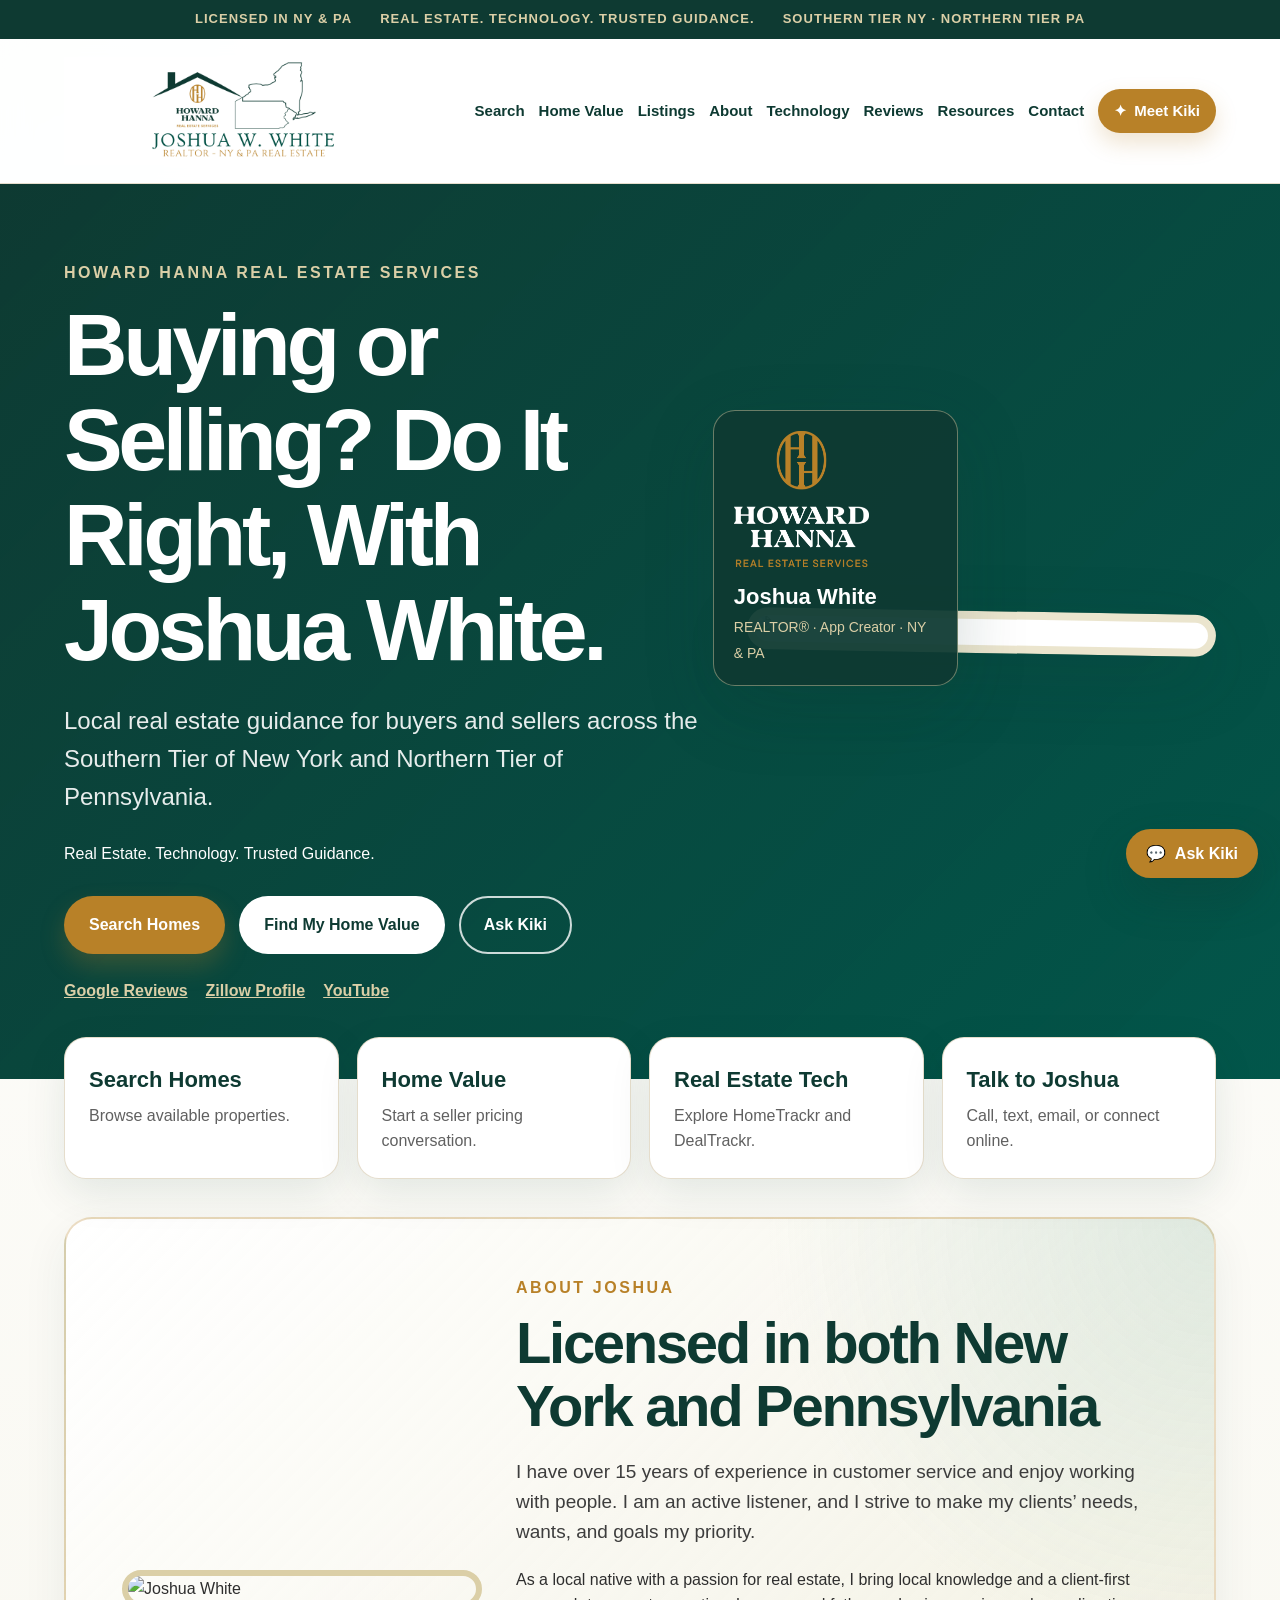
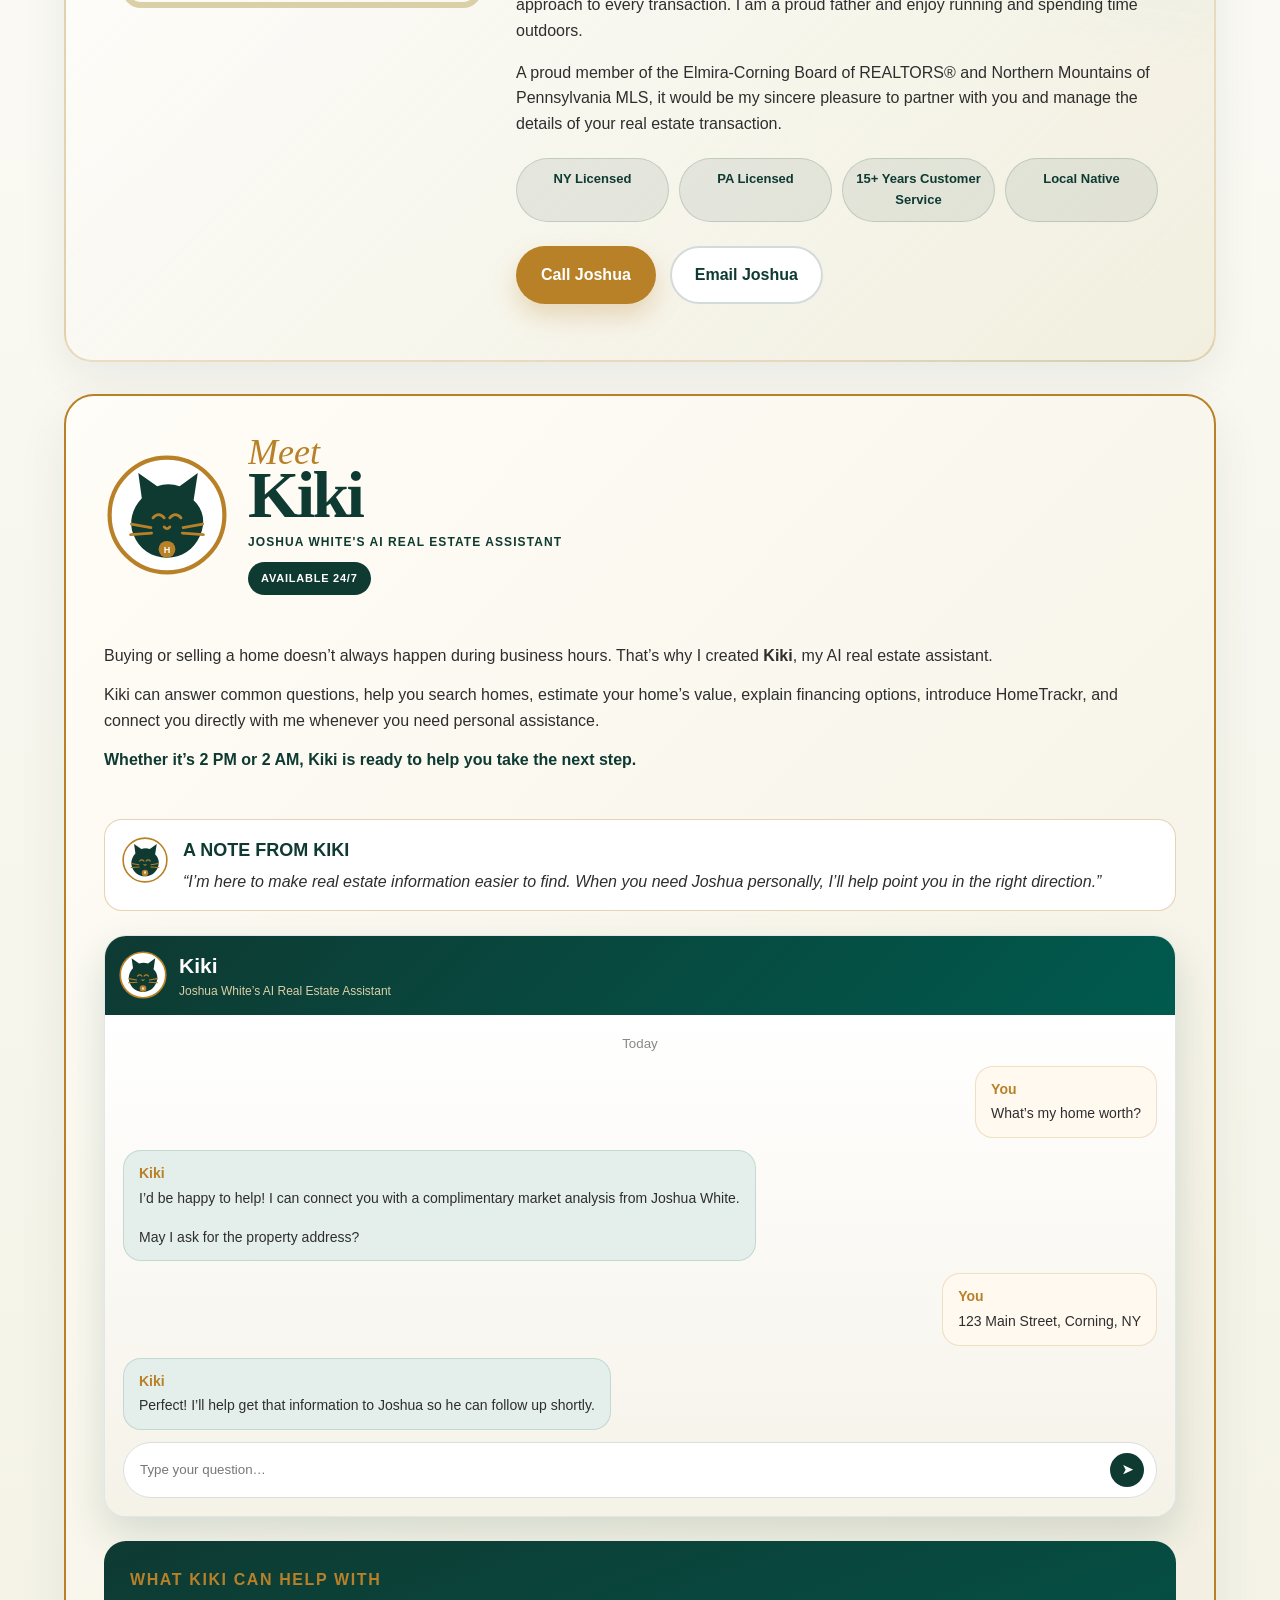
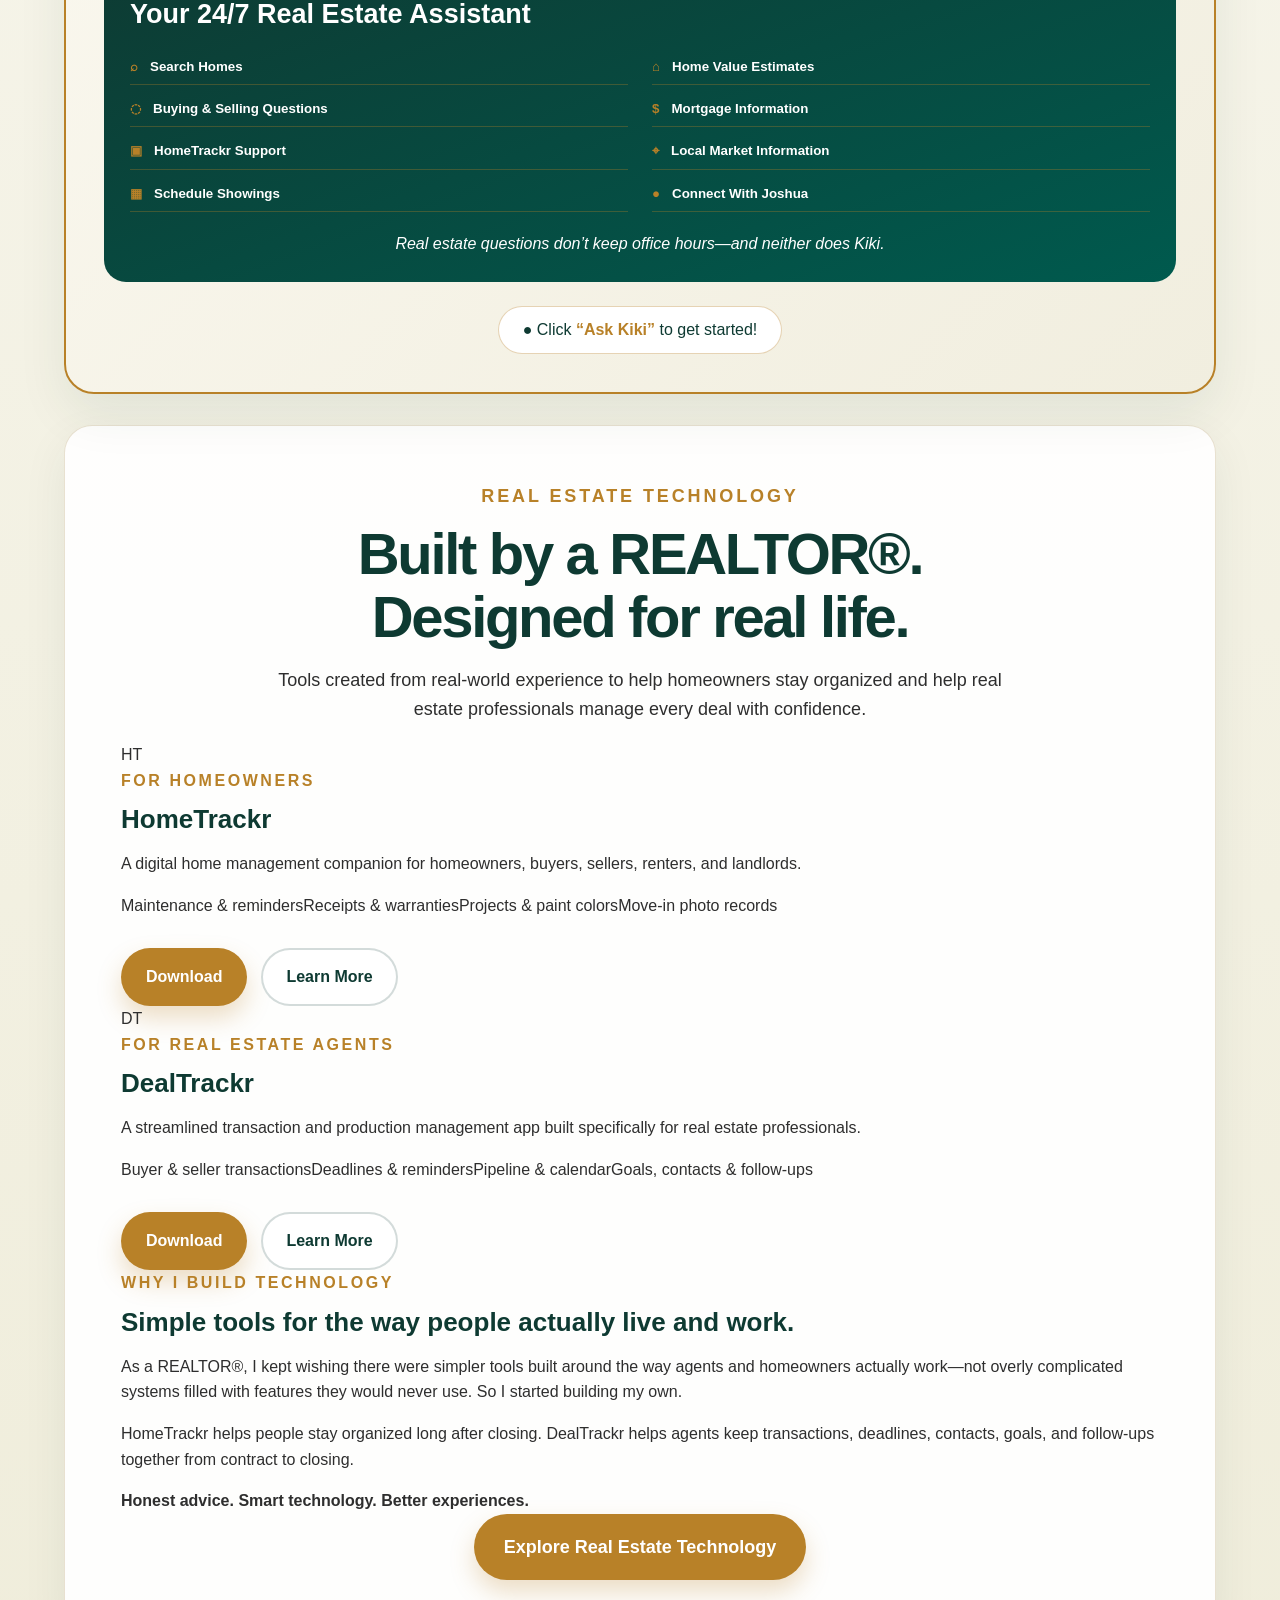
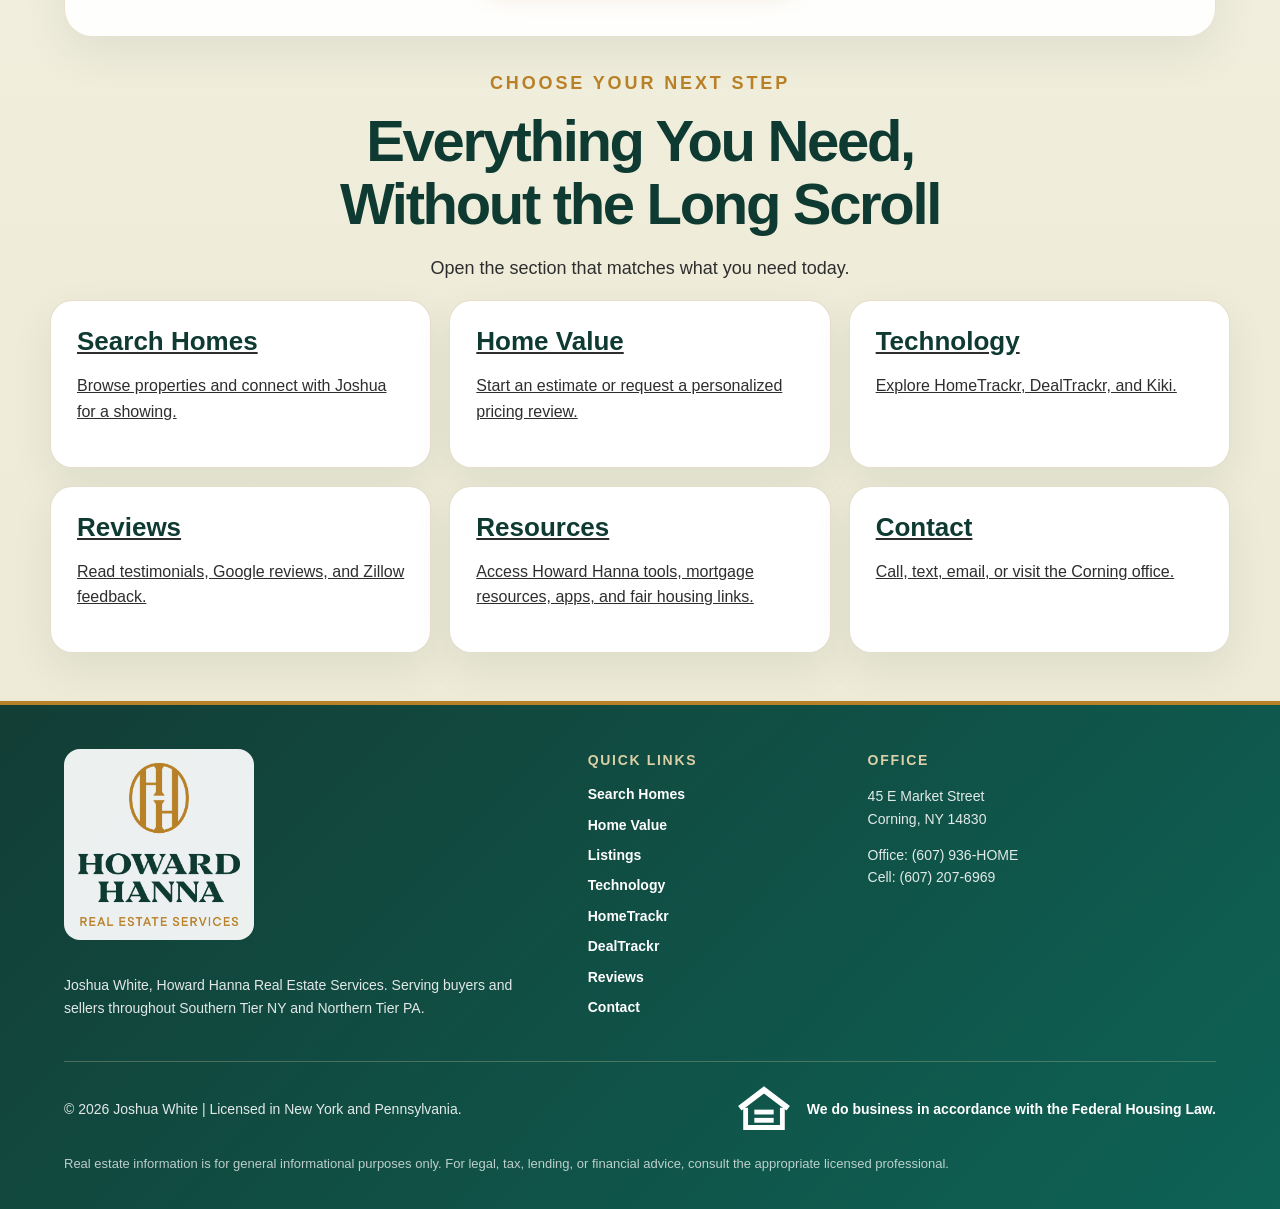
==== commit 4550a44b: "Add real estate technology section and app navigation" ====
--- a/index.html
+++ b/index.html
@@ -1 +1,78 @@
-<!DOCTYPE html><html lang="en"><head><meta charset="UTF-8"><meta name="viewport" content="width=device-width,initial-scale=1"><title>Joshua White | Howard Hanna Real Estate | NY & PA Realtor</title><meta name="description" content="Joshua White, Howard Hanna Real Estate Services. Licensed in New York and Pennsylvania, serving Southern Tier NY and Northern Tier PA."><meta property="og:title" content="Joshua White | Howard Hanna Real Estate"><meta property="og:description" content="Buying or selling? Do it right, with Joshua White."><meta property="og:type" content="website"><meta property="og:image" content="joshua-headshot.png"><link rel="stylesheet" href="styles.css"><link rel="stylesheet" href="custom.css"><link rel="stylesheet" href="pages.css"><link rel="stylesheet" href="kiki.css"></head><body><div class="top-strip"><span>Licensed in NY & PA</span><span>Southern Tier NY</span><span>Northern Tier PA</span></div><header class="site-header"><a class="logo-lockup" href="index.html" aria-label="Joshua White Home"><img src="joshua-hh-logo-wide.png" alt="Joshua W. White Howard Hanna Real Estate Services logo"></a><button class="menu-toggle" aria-label="Open menu" onclick="document.body.classList.toggle('menu-open')">☰</button><nav class="main-nav refined-nav"><a href="search.html">Search</a><a href="home-value.html">Home Value</a><a href="listings.html">Listings</a><a href="#about">About</a><a href="hometrackr.html">HomeTrackr</a><a href="reviews.html">Reviews</a><a href="resources.html">Resources</a><a href="contact.html">Contact</a><a class="nav-cta" href="#ai">Meet Kiki</a></nav></header><main id="home"><section class="hero"><div class="hero-copy"><p class="eyebrow">Howard Hanna Real Estate Services</p><h1>Buying or Selling? Do It Right, With Joshua White.</h1><p class="hero-text">Local real estate guidance for buyers and sellers across the Southern Tier of New York and Northern Tier of Pennsylvania.</p><div class="cta-row"><a class="btn btn-gold" href="search.html">Search Homes</a><a class="btn btn-light" href="home-value.html">Find My Home Value</a><a class="btn btn-outline" href="#ai">Ask Kiki</a></div><div class="trust-row"><a href="https://share.google/YbejLCxPQaZYuZrGc" target="_blank" rel="noopener">Google Reviews</a><a href="https://www.zillow.com/profile/JoshuaWhiteRealtor" target="_blank" rel="noopener">Zillow Profile</a><a href="https://www.youtube.com/@joshuawhiterealtor" target="_blank" rel="noopener">YouTube</a></div></div><div class="hero-visual"><div class="photo-frame"><img src="joshua-headshot.png" alt="Joshua White, Howard Hanna Realtor"></div><div class="hero-card"><img src="hh-logo-white-gold.png" alt="Howard Hanna Real Estate Services"><p>Joshua White</p><span>Realtor® | NY & PA Real Estate</span></div></div></section><section class="quick-actions premium-actions"><a href="search.html"><strong>Search Homes</strong><span>Browse available properties.</span></a><a href="home-value.html"><strong>Home Value</strong><span>Start a seller pricing conversation.</span></a><a href="hometrackr.html"><strong>HomeTrackr</strong><span>Explore Joshua's homeowner app.</span></a><a href="contact.html"><strong>Talk to Joshua</strong><span>Call, text, email, or connect online.</span></a></section><section id="about" class="section about-section about-featured"><div class="about-photo"><img src="joshua-headshot.png" alt="Joshua White"></div><div><p class="eyebrow">About Joshua</p><h2>Licensed in both New York and Pennsylvania</h2><p class="lead-copy">I have over 15 years of experience in customer service and I have enjoyed working with people. I am an active listener and I strive to make my client’s needs, wants, and desires my priority. My goal is to make your experience as smooth as possible.</p><p>As a local native to the area for over 25 years and with a passion for real estate, I bring local knowledge and a client-first approach to every transaction. I am a proud father of one handsome son, and in my free time I enjoy running and spending time outside.</p><p>A proud member of Elmira-Corning Board of REALTORS® & Northern Mountains of Pennsylvania MLS, it would be my sincere pleasure to partner with you and manage all the details of your real estate transaction.</p><div class="mini-cred-grid"><span>NY Licensed</span><span>PA Licensed</span><span>15+ Years Customer Service</span><span>Local Native</span></div><div class="cta-row about-cta-row"><a class="btn btn-gold" href="tel:16072076969">Call Joshua</a><a class="btn btn-light btn-light-bordered" href="mailto:joshuawhite@howardhanna.com">Email Joshua</a></div></div></section><section id="ai" class="section kiki-feature"><div class="kiki-intro"><div class="kiki-avatar" aria-label="Kiki cat-inspired assistant icon"><svg viewBox="0 0 160 160" role="img" aria-hidden="true"><path fill="currentColor" d="M45 51 30 22l31 16c6-3 13-5 19-5s13 2 19 5l31-16-15 29c10 11 16 25 16 41 0 30-23 51-51 51S29 122 29 92c0-16 6-30 16-41Z"></path><path fill="#ffffff" d="M55 81c4 0 7 3 7 7s-3 7-7 7-7-3-7-7 3-7 7-7Zm50 0c4 0 7 3 7 7s-3 7-7 7-7-3-7-7 3-7 7-7Z"></path><path fill="none" stroke="#b88128" stroke-width="6" stroke-linecap="round" d="M68 109c8 7 16 7 24 0M42 104 12 96m30 20-29 5m105-17 30-8m-30 20 29 5"></path><circle cx="80" cy="99" r="5" fill="#b88128"></circle></svg></div><div class="kiki-copy"><p class="eyebrow">Available 24/7</p><h2>Meet Kiki</h2><p class="kiki-subtitle">Joshua White's AI Real Estate Assistant</p><span class="kiki-badge">Always ready to help</span></div><div class="kiki-description"><p>Buying or selling a home doesn't always happen during business hours. That's why I created <strong>Kiki</strong>, my AI real estate assistant.</p><p>Kiki can answer common questions, help you search homes, estimate your home's value, explain mortgage options, introduce HomeTrackr, and connect you directly with me whenever you need personal assistance.</p><p><strong>Whether it's 2 PM or 2 AM, Kiki is ready to help you take the next step.</strong></p><div class="kiki-note"><div class="kiki-note-icon">🐾</div><div><strong>A note from Kiki</strong><p>“I'm here to make real estate information easier to find. When you need Joshua personally, I'll help point you in the right direction.”</p></div></div></div></div><div class="kiki-tools"><p class="eyebrow">What Kiki Can Help With</p><h3>Your 24/7 Real Estate Assistant</h3><div class="kiki-tool-grid"><div class="kiki-tool"><span>⌂</span><span>Search Homes</span></div><div class="kiki-tool"><span>↗</span><span>Home Value Estimates</span></div><div class="kiki-tool"><span>✓</span><span>Buying & Selling Questions</span></div><div class="kiki-tool"><span>$</span><span>Mortgage Information</span></div><div class="kiki-tool"><span>▣</span><span>HomeTrackr Support</span></div><div class="kiki-tool"><span>⌖</span><span>Local Market Information</span></div><div class="kiki-tool"><span>□</span><span>Schedule Showings</span></div><div class="kiki-tool"><span>●</span><span>Connect With Joshua</span></div></div><div class="kiki-start"><button type="button" onclick="document.querySelector('.jw-ai-launcher')?.click()">💬 Click “Ask Kiki” to get started</button></div></div></section><section class="home-page-links"><div class="section-heading centered"><p class="eyebrow">Choose Your Next Step</p><h2>Everything You Need, Without the Long Scroll</h2><p>Open the section that matches what you need today.</p></div><div class="page-grid"><a class="page-card" href="search.html"><h3>Search Homes</h3><p>Browse properties and connect with Joshua for a showing.</p></a><a class="page-card" href="home-value.html"><h3>Home Value</h3><p>Start an estimate or request a personalized pricing review.</p></a><a class="page-card" href="listings.html"><h3>Listings</h3><p>View Joshua's listings and Howard Hanna office listings.</p></a><a class="page-card" href="reviews.html"><h3>Reviews</h3><p>Read testimonials, Google reviews, and Zillow feedback.</p></a><a class="page-card" href="resources.html"><h3>Resources</h3><p>Access Howard Hanna tools, mortgage, apps, and fair housing links.</p></a><a class="page-card" href="contact.html"><h3>Contact</h3><p>Call, text, email, or visit the Corning office.</p></a></div></section></main><footer class="footer premium-footer"><div class="footer-columns"><div><img src="hh-logo-forest-gold.png" alt="Howard Hanna Real Estate Services"><p>Joshua White, Howard Hanna Real Estate Services. Serving buyers and sellers throughout Southern Tier NY and Northern Tier PA.</p></div><div><strong>Quick Links</strong><a href="search.html">Search Homes</a><a href="home-value.html">Home Value</a><a href="listings.html">Listings</a><a href="hometrackr.html">HomeTrackr</a><a href="reviews.html">Reviews</a><a href="contact.html">Contact</a></div><div><strong>Office</strong><p>45 E Market Street<br>Corning, NY 14830</p><p>Office: (607) 936-HOME<br>Cell: (607) 207-6969</p></div></div><div class="footer-bottom-row"><p>© 2026 Joshua White | Licensed in New York and Pennsylvania.</p><div class="footer-eho"><svg viewBox="0 0 120 100" role="img" aria-label="Equal Housing Opportunity logo"><path d="M10 48 L60 10 L110 48" fill="none" stroke="currentColor" stroke-width="12"></path><path d="M22 47 V88 H98 V47" fill="none" stroke="currentColor" stroke-width="10"></path><rect x="40" y="51" width="40" height="10" fill="currentColor"></rect><rect x="40" y="68" width="40" height="10" fill="currentColor"></rect></svg><span>We do business in accordance with the Federal Housing Law.</span></div></div><p class="fine-print">Real estate information is for general informational purposes only. For legal, tax, lending, or financial advice, consult the appropriate licensed professional.</p></footer><script src="joshua-ai.js"></script><script src="hometrackr-ai-addon.js"></script><script src="kiki-showcase.js"></script></body></html>+<!DOCTYPE html>
+<html lang="en">
+<head>
+  <meta charset="UTF-8">
+  <meta name="viewport" content="width=device-width,initial-scale=1">
+  <title>Joshua White | Real Estate & Technology | NY & PA REALTOR®</title>
+  <meta name="description" content="Joshua White is a Howard Hanna REALTOR® licensed in New York and Pennsylvania and the creator of HomeTrackr and DealTrackr.">
+  <meta property="og:title" content="Joshua White | Real Estate & Technology">
+  <meta property="og:description" content="Real Estate. Technology. Trusted Guidance.">
+  <meta property="og:type" content="website">
+  <meta property="og:image" content="joshua-headshot.png">
+  <link rel="stylesheet" href="styles.css">
+  <link rel="stylesheet" href="custom.css">
+  <link rel="stylesheet" href="pages.css">
+  <link rel="stylesheet" href="kiki.css">
+  <link rel="stylesheet" href="tech.css">
+</head>
+<body>
+  <div class="top-strip"><span>Licensed in NY & PA</span><span>Real Estate. Technology. Trusted Guidance.</span><span>Southern Tier NY · Northern Tier PA</span></div>
+  <header class="site-header">
+    <a class="logo-lockup" href="index.html" aria-label="Joshua White Home"><img src="joshua-hh-logo-wide.png" alt="Joshua W. White Howard Hanna Real Estate Services logo"></a>
+    <button class="menu-toggle" aria-label="Open menu" onclick="document.body.classList.toggle('menu-open')">☰</button>
+    <nav class="main-nav refined-nav">
+      <a href="search.html">Search</a><a href="home-value.html">Home Value</a><a href="listings.html">Listings</a><a href="#about">About</a><a href="technology.html">Technology</a><a href="reviews.html">Reviews</a><a href="resources.html">Resources</a><a href="contact.html">Contact</a><a class="nav-cta" href="#ai">Meet Kiki</a>
+    </nav>
+  </header>
+
+  <main id="home">
+    <section class="hero">
+      <div class="hero-copy">
+        <p class="eyebrow">Howard Hanna Real Estate Services</p>
+        <h1>Buying or Selling? Do It Right, With Joshua White.</h1>
+        <p class="hero-text">Local real estate guidance for buyers and sellers across the Southern Tier of New York and Northern Tier of Pennsylvania.</p>
+        <p class="tech-supporting-line">Real Estate. Technology. Trusted Guidance.</p>
+        <div class="cta-row"><a class="btn btn-gold" href="search.html">Search Homes</a><a class="btn btn-light" href="home-value.html">Find My Home Value</a><a class="btn btn-outline" href="#ai">Ask Kiki</a></div>
+        <div class="trust-row"><a href="https://share.google/YbejLCxPQaZYuZrGc" target="_blank" rel="noopener">Google Reviews</a><a href="https://www.zillow.com/profile/JoshuaWhiteRealtor" target="_blank" rel="noopener">Zillow Profile</a><a href="https://www.youtube.com/@joshuawhiterealtor" target="_blank" rel="noopener">YouTube</a></div>
+      </div>
+      <div class="hero-visual"><div class="photo-frame"><img src="joshua-headshot.png" alt="Joshua White, Howard Hanna REALTOR®"></div><div class="hero-card"><img src="hh-logo-white-gold.png" alt="Howard Hanna Real Estate Services"><p>Joshua White</p><span>REALTOR® · App Creator · NY & PA</span></div></div>
+    </section>
+
+    <section class="quick-actions premium-actions">
+      <a href="search.html"><strong>Search Homes</strong><span>Browse available properties.</span></a>
+      <a href="home-value.html"><strong>Home Value</strong><span>Start a seller pricing conversation.</span></a>
+      <a href="technology.html"><strong>Real Estate Tech</strong><span>Explore HomeTrackr and DealTrackr.</span></a>
+      <a href="contact.html"><strong>Talk to Joshua</strong><span>Call, text, email, or connect online.</span></a>
+    </section>
+
+    <section id="about" class="section about-section about-featured">
+      <div class="about-photo"><img src="joshua-headshot.png" alt="Joshua White"></div>
+      <div><p class="eyebrow">About Joshua</p><h2>Licensed in both New York and Pennsylvania</h2><p class="lead-copy">I have over 15 years of experience in customer service and enjoy working with people. I am an active listener, and I strive to make my clients’ needs, wants, and goals my priority.</p><p>As a local native with a passion for real estate, I bring local knowledge and a client-first approach to every transaction. I am a proud father and enjoy running and spending time outdoors.</p><p>A proud member of the Elmira-Corning Board of REALTORS® and Northern Mountains of Pennsylvania MLS, it would be my sincere pleasure to partner with you and manage the details of your real estate transaction.</p><div class="mini-cred-grid"><span>NY Licensed</span><span>PA Licensed</span><span>15+ Years Customer Service</span><span>Local Native</span></div><div class="cta-row about-cta-row"><a class="btn btn-gold" href="tel:16072076969">Call Joshua</a><a class="btn btn-light btn-light-bordered" href="mailto:joshuawhite@howardhanna.com">Email Joshua</a></div></div>
+    </section>
+
+    <section id="ai" class="section kiki-feature">
+      <div class="kiki-intro">
+        <div class="kiki-avatar" aria-label="Kiki cat-inspired assistant icon"><svg viewBox="0 0 160 160" role="img" aria-hidden="true"><path fill="currentColor" d="M45 51 30 22l31 16c6-3 13-5 19-5s13 2 19 5l31-16-15 29c10 11 16 25 16 41 0 30-23 51-51 51S29 122 29 92c0-16 6-30 16-41Z"></path><path fill="#fff" d="M55 81c4 0 7 3 7 7s-3 7-7 7-7-3-7-7 3-7 7-7Zm50 0c4 0 7 3 7 7s-3 7-7 7-7-3-7-7 3-7 7-7Z"></path><path fill="none" stroke="#b88128" stroke-width="6" stroke-linecap="round" d="M68 109c8 7 16 7 24 0M42 104 12 96m30 20-29 5m105-17 30-8m-30 20 29 5"></path><circle cx="80" cy="99" r="5" fill="#b88128"></circle></svg></div>
+        <div class="kiki-copy"><p class="eyebrow">Available 24/7</p><h2>Meet Kiki</h2><p class="kiki-subtitle">Joshua White's AI Real Estate Assistant</p><span class="kiki-badge">Always ready to help</span></div>
+        <div class="kiki-description"><p>Buying or selling a home doesn't always happen during business hours. That's why I created <strong>Kiki</strong>, my AI real estate assistant.</p><p>Kiki can help with home searches, home values, buying, selling, mortgage basics, HomeTrackr, DealTrackr, and connecting you directly with me.</p><p><strong>Whether it's 2 PM or 2 AM, Kiki is ready to help you take the next step.</strong></p><div class="kiki-note"><div class="kiki-note-icon">🐾</div><div><strong>A note from Kiki</strong><p>“I'm here to make real estate information easier to find. When you need Joshua personally, I'll help point you in the right direction.”</p></div></div></div>
+      </div>
+      <div class="kiki-tools"><p class="eyebrow">What Kiki Can Help With</p><h3>Your 24/7 Real Estate Assistant</h3><div class="kiki-tool-grid"><div class="kiki-tool"><span>⌂</span><span>Search Homes</span></div><div class="kiki-tool"><span>↗</span><span>Home Value</span></div><div class="kiki-tool"><span>✓</span><span>Buying & Selling</span></div><div class="kiki-tool"><span>$</span><span>Mortgage Basics</span></div><div class="kiki-tool"><span>▣</span><span>HomeTrackr</span></div><div class="kiki-tool"><span>📈</span><span>DealTrackr</span></div><div class="kiki-tool"><span>□</span><span>Showings</span></div><div class="kiki-tool"><span>●</span><span>Contact Joshua</span></div></div><div class="kiki-start"><button type="button" onclick="document.querySelector('.jw-ai-launcher')?.click()">💬 Click “Ask Kiki” to get started</button></div></div>
+    </section>
+
+    <section class="section technology-home" id="technology">
+      <div class="section-heading centered"><p class="eyebrow">Real Estate Technology</p><h2>Built by a REALTOR®. Designed for real life.</h2><p>Tools created from real-world experience to help homeowners stay organized and help real estate professionals manage every deal with confidence.</p></div>
+      <div class="tech-app-grid">
+        <article class="tech-app-card home-card"><div class="tech-icon">HT</div><p class="eyebrow">For Homeowners</p><h3>HomeTrackr</h3><p>A digital home management companion for homeowners, buyers, sellers, renters, and landlords.</p><div class="tech-feature-list"><span>Maintenance & reminders</span><span>Receipts & warranties</span><span>Projects & paint colors</span><span>Move-in photo records</span></div><div class="cta-row"><a class="btn btn-gold" href="https://apps.apple.com/us/app/hometrackr-home-log/id6785076449" target="_blank" rel="noopener">Download</a><a class="btn btn-light btn-light-bordered" href="hometrackr.html">Learn More</a></div></article>
+        <article class="tech-app-card deal-card"><div class="tech-icon">DT</div><p class="eyebrow">For Real Estate Agents</p><h3>DealTrackr</h3><p>A streamlined transaction and production management app built specifically for real estate professionals.</p><div class="tech-feature-list"><span>Buyer & seller transactions</span><span>Deadlines & reminders</span><span>Pipeline & calendar</span><span>Goals, contacts & follow-ups</span></div><div class="cta-row"><a class="btn btn-gold" href="https://apps.apple.com/us/app/dealtrackr-for-agents/id6794187654" target="_blank" rel="noopener">Download</a><a class="btn btn-light btn-light-bordered" href="dealtrackr.html">Learn More</a></div></article>
+      </div>
+      <div class="why-tech"><p class="eyebrow">Why I Build Technology</p><h3>Simple tools for the way people actually live and work.</h3><p>As a REALTOR®, I kept wishing there were simpler tools built around the way agents and homeowners actually work—not overly complicated systems filled with features they would never use. So I started building my own.</p><p>HomeTrackr helps people stay organized long after closing. DealTrackr helps agents keep transactions, deadlines, contacts, goals, and follow-ups together from contract to closing.</p><strong>Honest advice. Smart technology. Better experiences.</strong></div>
+      <div class="centered tech-more"><a class="btn btn-gold btn-large" href="technology.html">Explore Real Estate Technology</a></div>
+    </section>
+
+    <section class="home-page-links"><div class="section-heading centered"><p class="eyebrow">Choose Your Next Step</p><h2>Everything You Need, Without the Long Scroll</h2><p>Open the section that matches what you need today.</p></div><div class="page-grid"><a class="page-card" href="search.html"><h3>Search Homes</h3><p>Browse properties and connect with Joshua for a showing.</p></a><a class="page-card" href="home-value.html"><h3>Home Value</h3><p>Start an estimate or request a personalized pricing review.</p></a><a class="page-card" href="technology.html"><h3>Technology</h3><p>Explore HomeTrackr, DealTrackr, and Kiki.</p></a><a class="page-card" href="reviews.html"><h3>Reviews</h3><p>Read testimonials, Google reviews, and Zillow feedback.</p></a><a class="page-card" href="resources.html"><h3>Resources</h3><p>Access Howard Hanna tools, mortgage resources, apps, and fair housing links.</p></a><a class="page-card" href="contact.html"><h3>Contact</h3><p>Call, text, email, or visit the Corning office.</p></a></div></section>
+  </main>
+
+  <footer class="footer premium-footer"><div class="footer-columns"><div><img src="hh-logo-forest-gold.png" alt="Howard Hanna Real Estate Services"><p>Joshua White, Howard Hanna Real Estate Services. Serving buyers and sellers throughout Southern Tier NY and Northern Tier PA.</p></div><div><strong>Quick Links</strong><a href="search.html">Search Homes</a><a href="home-value.html">Home Value</a><a href="listings.html">Listings</a><a href="technology.html">Technology</a><a href="hometrackr.html">HomeTrackr</a><a href="dealtrackr.html">DealTrackr</a><a href="reviews.html">Reviews</a><a href="contact.html">Contact</a></div><div><strong>Office</strong><p>45 E Market Street<br>Corning, NY 14830</p><p>Office: (607) 936-HOME<br>Cell: (607) 207-6969</p></div></div><div class="footer-bottom-row"><p>© 2026 Joshua White | Licensed in New York and Pennsylvania.</p><div class="footer-eho"><svg viewBox="0 0 120 100" role="img" aria-label="Equal Housing Opportunity logo"><path d="M10 48 L60 10 L110 48" fill="none" stroke="currentColor" stroke-width="12"></path><path d="M22 47 V88 H98 V47" fill="none" stroke="currentColor" stroke-width="10"></path><rect x="40" y="51" width="40" height="10" fill="currentColor"></rect><rect x="40" y="68" width="40" height="10" fill="currentColor"></rect></svg><span>We do business in accordance with the Federal Housing Law.</span></div></div><p class="fine-print">Real estate information is for general informational purposes only. For legal, tax, lending, or financial advice, consult the appropriate licensed professional.</p></footer>
+  <script src="joshua-ai.js"></script><script src="hometrackr-ai-addon.js"></script><script src="kiki-showcase.js"></script>
+</body>
+</html>
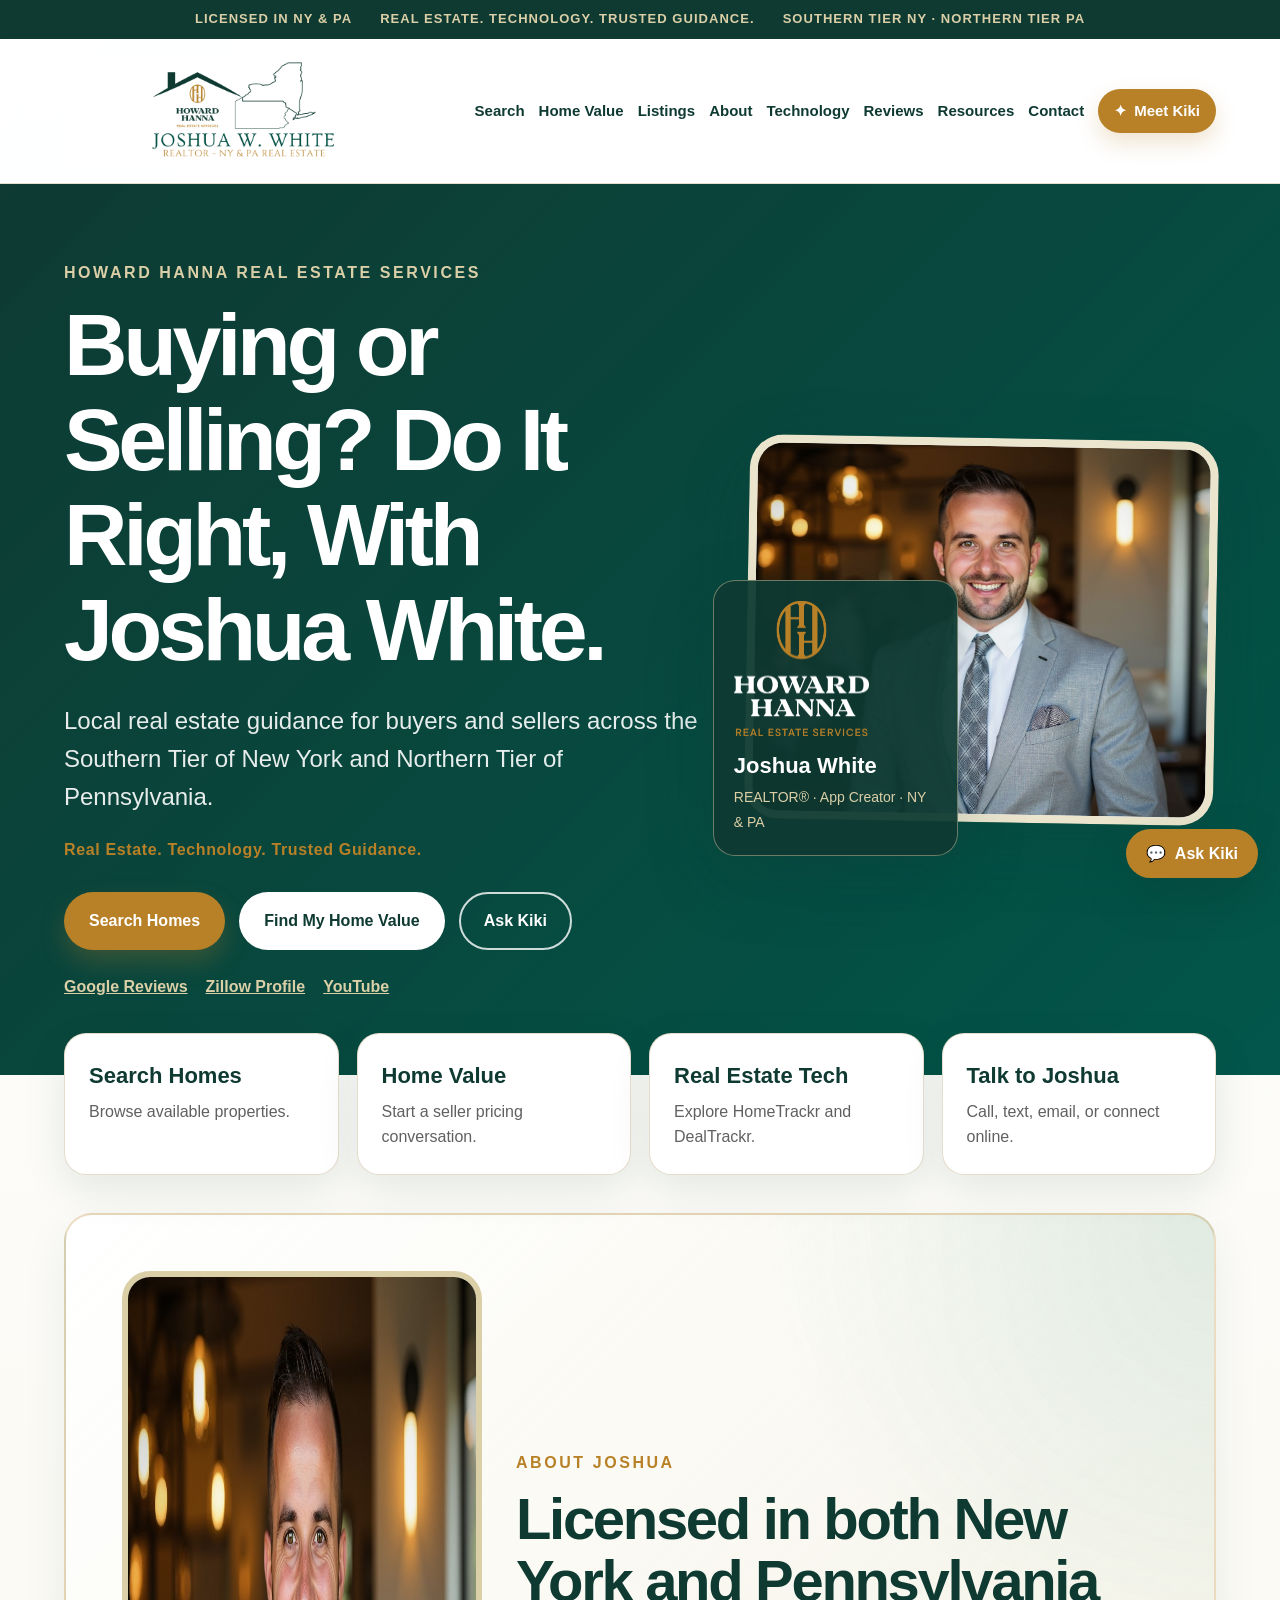
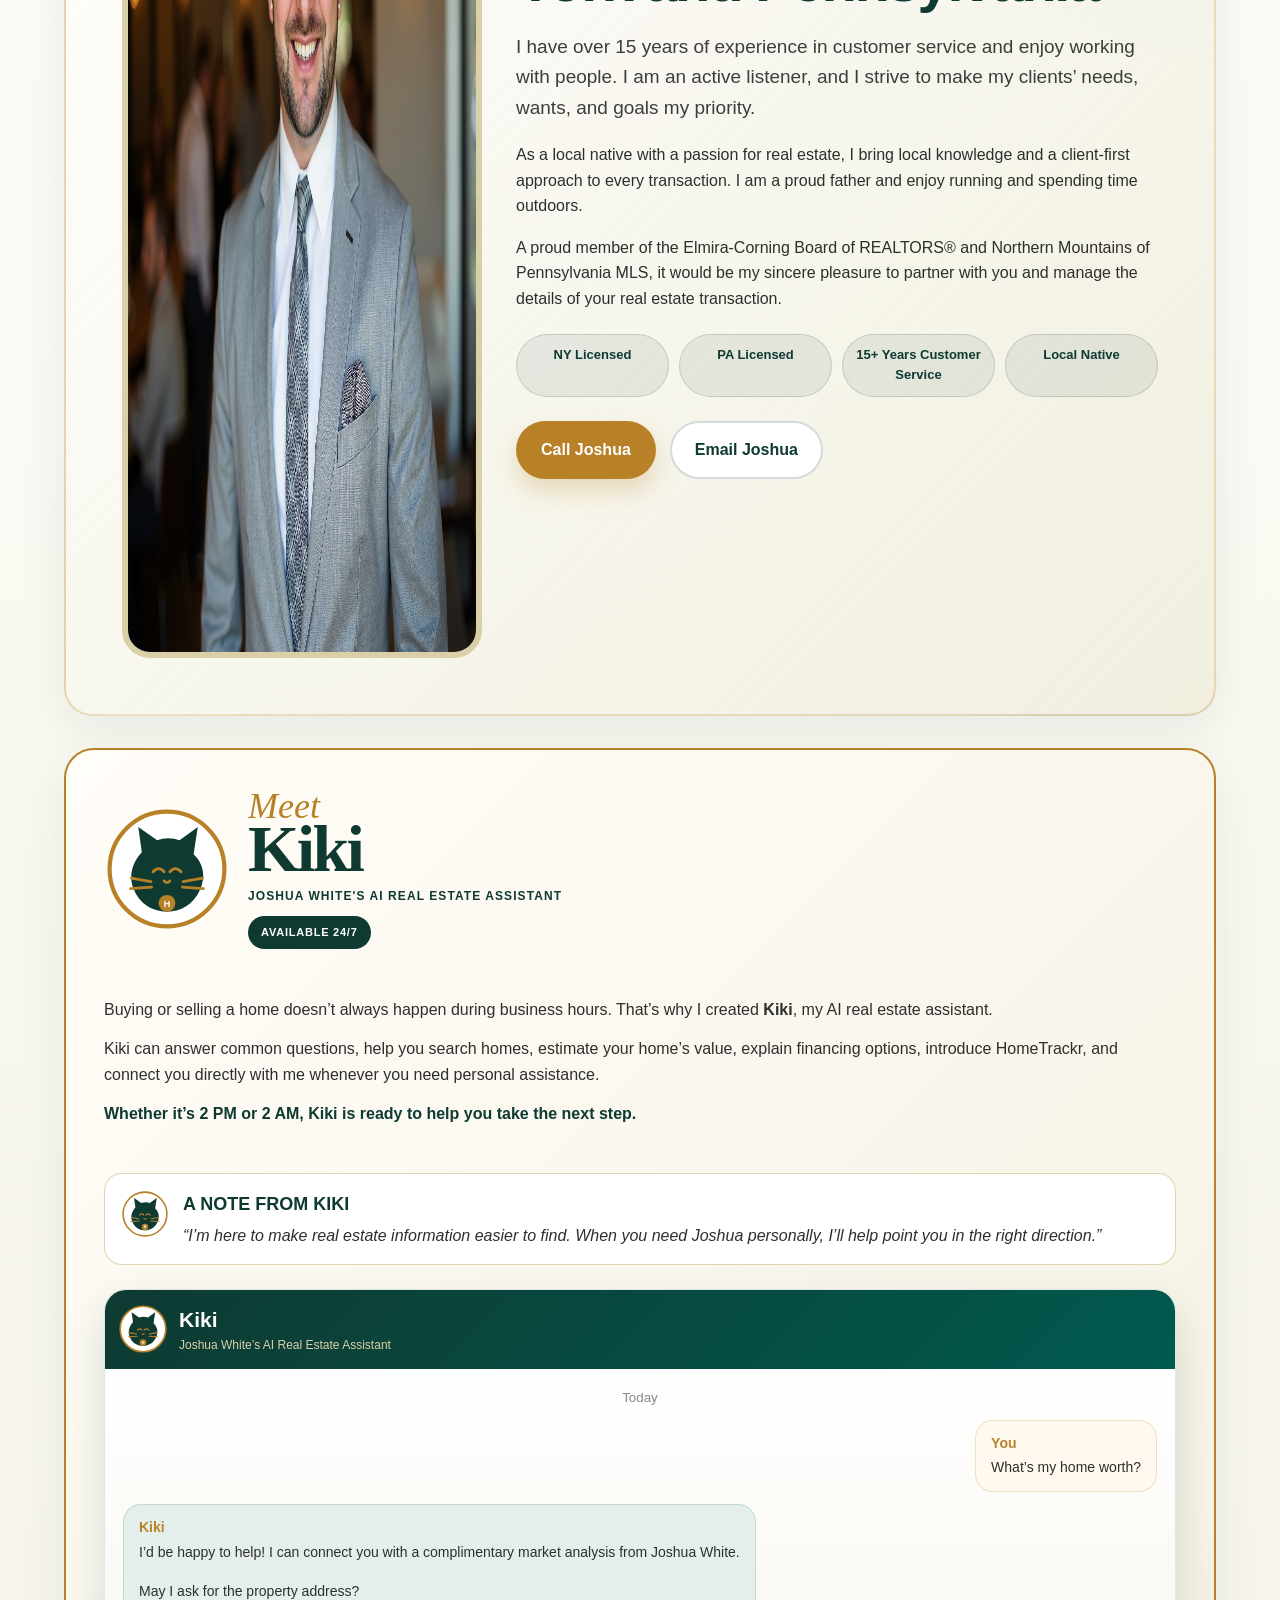
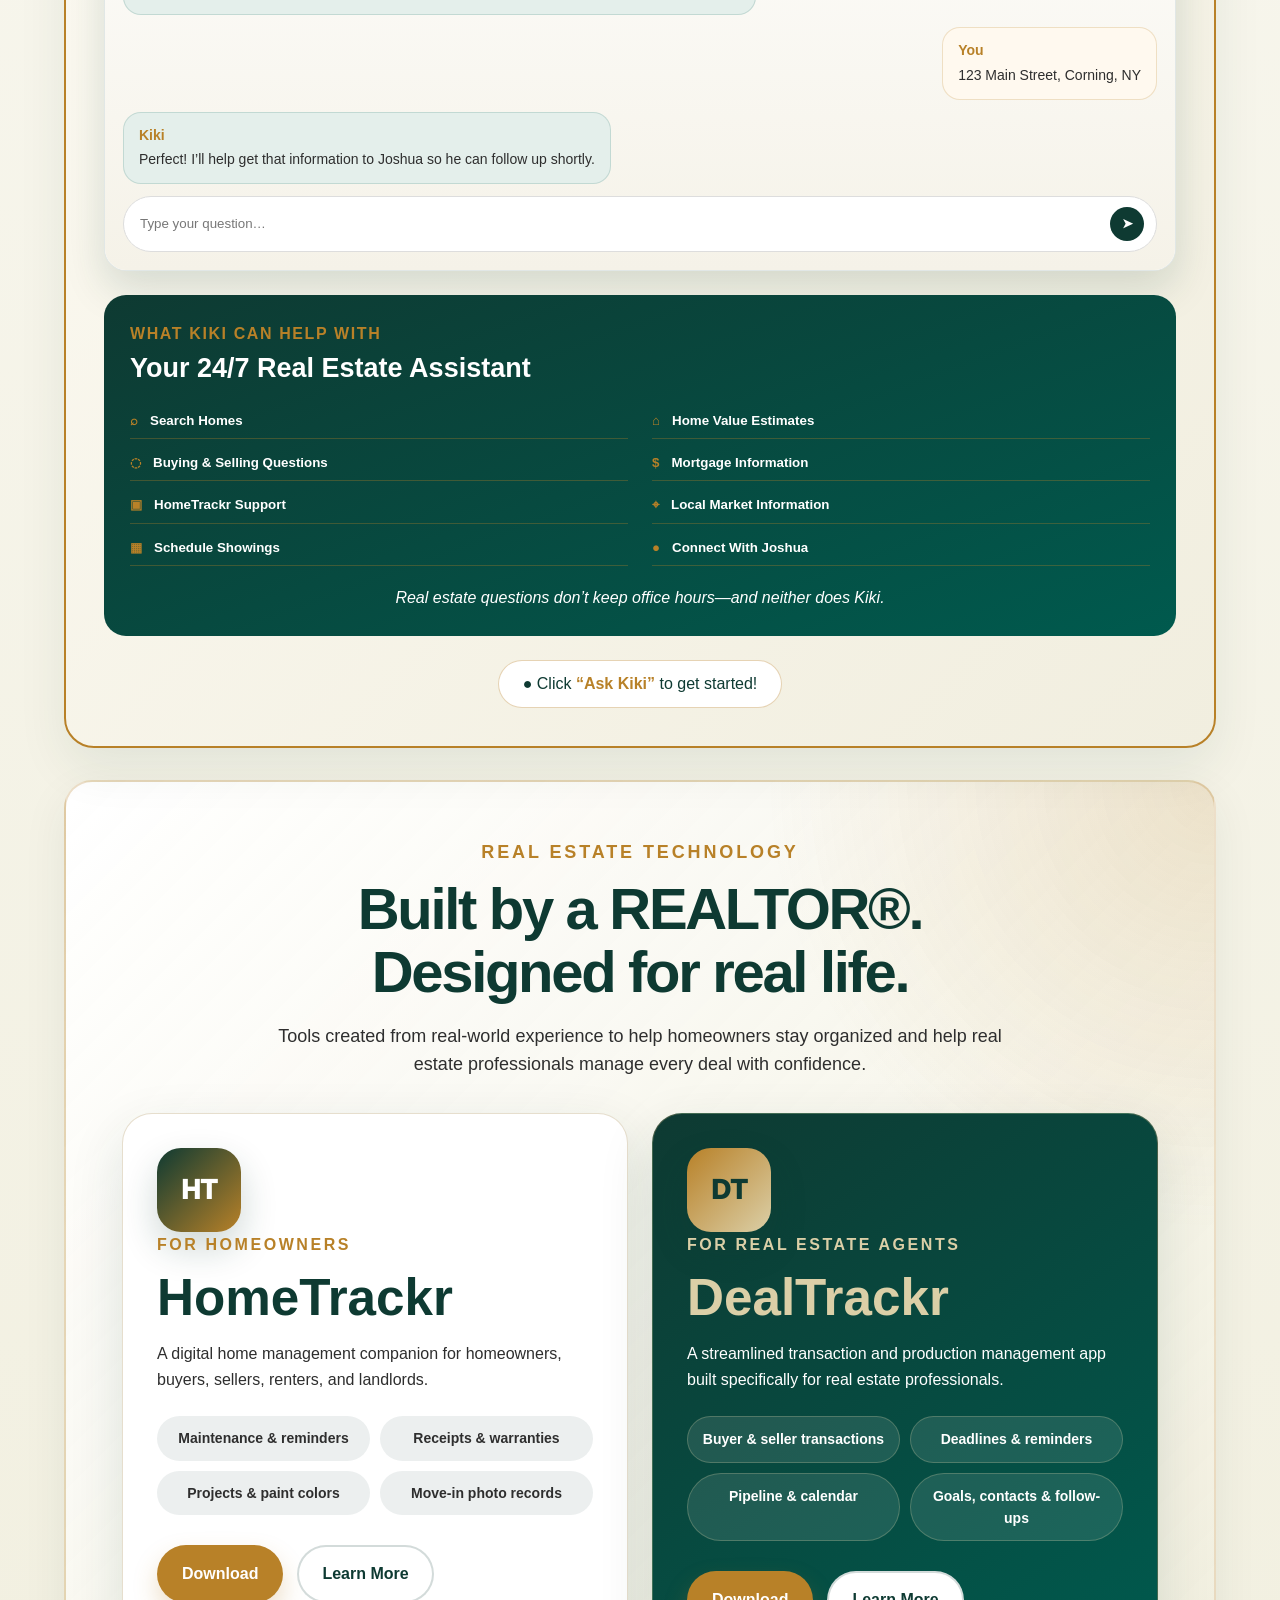
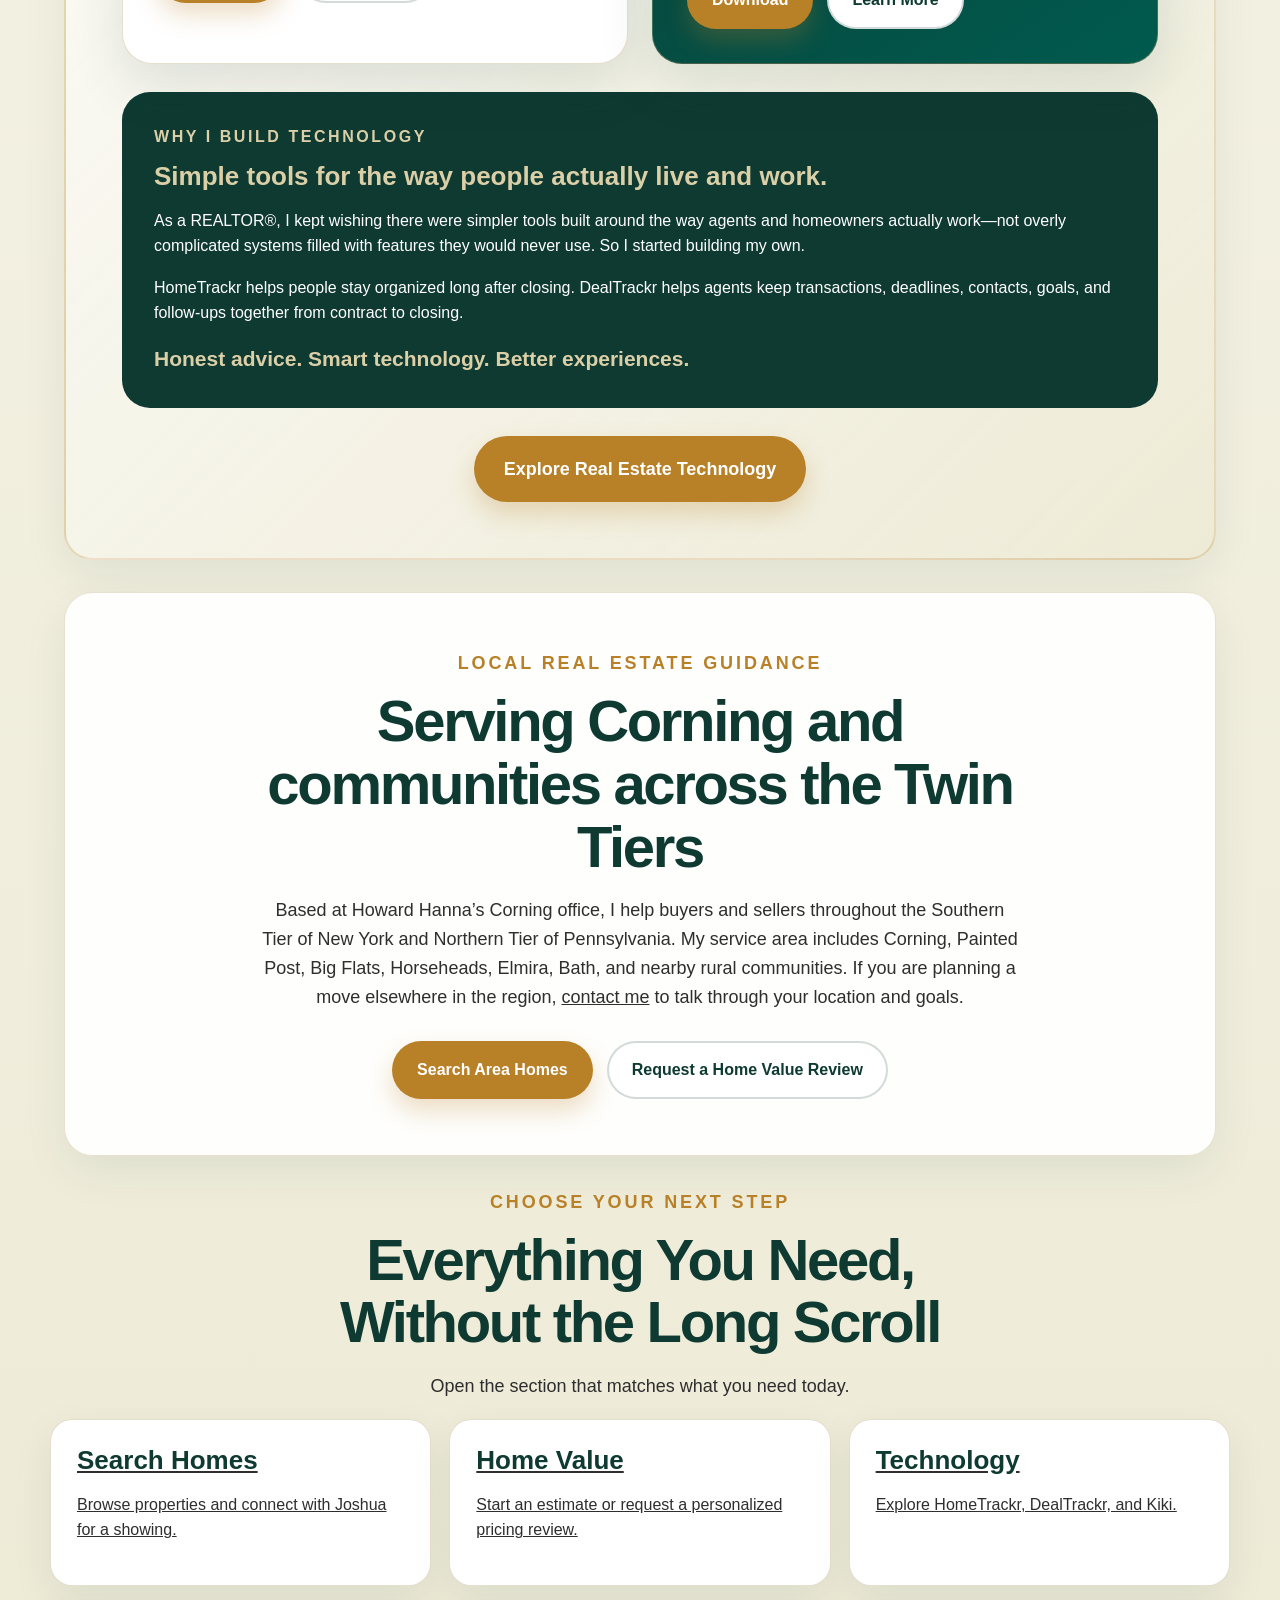
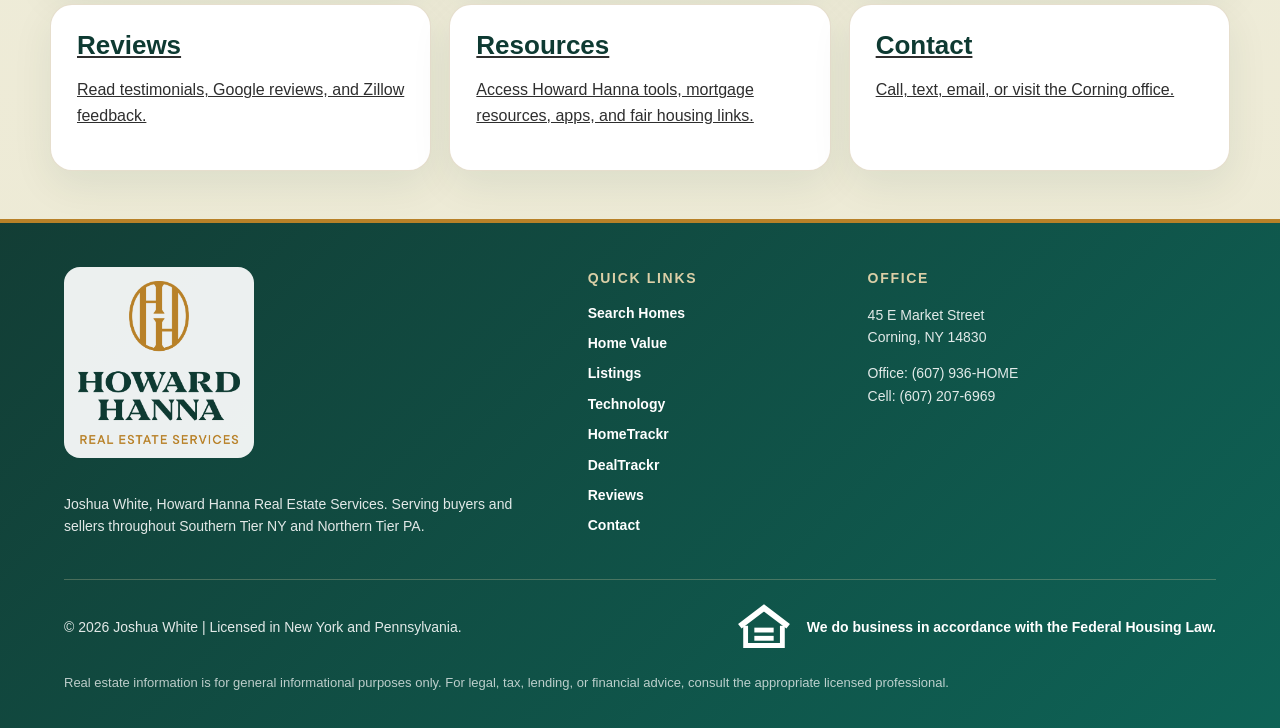
==== commit 961bbc90: "Improve local and technical SEO" ====
--- a/index.html
+++ b/index.html
@@ -3,17 +3,94 @@
 <head>
   <meta charset="UTF-8">
   <meta name="viewport" content="width=device-width,initial-scale=1">
-  <title>Joshua White | Real Estate & Technology | NY & PA REALTOR®</title>
-  <meta name="description" content="Joshua White is a Howard Hanna REALTOR® licensed in New York and Pennsylvania and the creator of HomeTrackr and DealTrackr.">
-  <meta property="og:title" content="Joshua White | Real Estate & Technology">
-  <meta property="og:description" content="Real Estate. Technology. Trusted Guidance.">
+  <title>Joshua White, REALTOR® | Corning NY & Twin Tiers Real Estate</title>
+  <meta name="description" content="Work with Joshua White, a Howard Hanna REALTOR® helping buyers and sellers in Corning, the Southern Tier of New York, and Northern Pennsylvania.">
+  <link rel="canonical" href="https://doitrightwithjoshuawhite.com/">
+  <meta property="og:title" content="Joshua White, REALTOR® | Corning NY & Twin Tiers Real Estate">
+  <meta property="og:description" content="Work with Joshua White, a Howard Hanna REALTOR® helping buyers and sellers in Corning, the Southern Tier of New York, and Northern Pennsylvania.">
   <meta property="og:type" content="website">
-  <meta property="og:image" content="joshua-headshot.png">
+  <meta property="og:url" content="https://doitrightwithjoshuawhite.com/">
+  <meta property="og:image" content="https://doitrightwithjoshuawhite.com/joshua-headshot.jpg">
+  <meta property="og:image:alt" content="Joshua White, Howard Hanna REALTOR serving the Twin Tiers">
+  <meta name="twitter:card" content="summary_large_image">
+  <meta name="twitter:title" content="Joshua White, REALTOR® | Corning NY & Twin Tiers Real Estate">
+  <meta name="twitter:description" content="Work with Joshua White, a Howard Hanna REALTOR® helping buyers and sellers in Corning, the Southern Tier of New York, and Northern Pennsylvania.">
+  <meta name="twitter:image" content="https://doitrightwithjoshuawhite.com/joshua-headshot.jpg">
   <link rel="stylesheet" href="styles.css">
   <link rel="stylesheet" href="custom.css">
   <link rel="stylesheet" href="pages.css">
   <link rel="stylesheet" href="kiki.css">
   <link rel="stylesheet" href="tech.css">
+  <script type="application/ld+json">
+{
+  "@context": "https://schema.org",
+  "@type": [
+    "RealEstateAgent",
+    "LocalBusiness"
+  ],
+  "@id": "https://doitrightwithjoshuawhite.com/#realestateagent",
+  "name": "Joshua White, Howard Hanna Real Estate Services",
+  "alternateName": "Do It Right With Joshua White",
+  "url": "https://doitrightwithjoshuawhite.com/",
+  "image": "https://doitrightwithjoshuawhite.com/joshua-headshot.jpg",
+  "logo": "https://doitrightwithjoshuawhite.com/joshua-hh-logo-wide.png",
+  "telephone": "+1-607-207-6969",
+  "email": "joshuawhite@howardhanna.com",
+  "address": {
+    "@type": "PostalAddress",
+    "streetAddress": "45 E Market Street",
+    "addressLocality": "Corning",
+    "addressRegion": "NY",
+    "postalCode": "14830",
+    "addressCountry": "US"
+  },
+  "areaServed": [
+    {
+      "@type": "AdministrativeArea",
+      "name": "Southern Tier of New York"
+    },
+    {
+      "@type": "AdministrativeArea",
+      "name": "Northern Tier of Pennsylvania"
+    },
+    {
+      "@type": "City",
+      "name": "Corning, New York"
+    },
+    {
+      "@type": "City",
+      "name": "Painted Post, New York"
+    },
+    {
+      "@type": "City",
+      "name": "Big Flats, New York"
+    },
+    {
+      "@type": "City",
+      "name": "Horseheads, New York"
+    },
+    {
+      "@type": "City",
+      "name": "Elmira, New York"
+    },
+    {
+      "@type": "City",
+      "name": "Bath, New York"
+    }
+  ],
+  "sameAs": [
+    "https://www.facebook.com/JoshuaWhiteRealtor",
+    "https://www.instagram.com/joshuawwhiterealtor/",
+    "https://www.youtube.com/@joshuawhiterealtor",
+    "https://www.zillow.com/profile/JoshuaWhiteRealtor"
+  ],
+  "parentOrganization": {
+    "@type": "Organization",
+    "name": "Howard Hanna Real Estate Services",
+    "url": "https://www.howardhanna.com/"
+  }
+}
+  </script>
 </head>
 <body>
   <div class="top-strip"><span>Licensed in NY & PA</span><span>Real Estate. Technology. Trusted Guidance.</span><span>Southern Tier NY · Northern Tier PA</span></div>
@@ -35,7 +112,7 @@
         <div class="cta-row"><a class="btn btn-gold" href="search.html">Search Homes</a><a class="btn btn-light" href="home-value.html">Find My Home Value</a><a class="btn btn-outline" href="#ai">Ask Kiki</a></div>
         <div class="trust-row"><a href="https://share.google/YbejLCxPQaZYuZrGc" target="_blank" rel="noopener">Google Reviews</a><a href="https://www.zillow.com/profile/JoshuaWhiteRealtor" target="_blank" rel="noopener">Zillow Profile</a><a href="https://www.youtube.com/@joshuawhiterealtor" target="_blank" rel="noopener">YouTube</a></div>
       </div>
-      <div class="hero-visual"><div class="photo-frame"><img src="joshua-headshot.png" alt="Joshua White, Howard Hanna REALTOR®"></div><div class="hero-card"><img src="hh-logo-white-gold.png" alt="Howard Hanna Real Estate Services"><p>Joshua White</p><span>REALTOR® · App Creator · NY & PA</span></div></div>
+      <div class="hero-visual"><div class="photo-frame"><img src="joshua-headshot.jpg" width="1200" height="975" alt="Joshua White, Howard Hanna REALTOR® serving Corning and the Twin Tiers" fetchpriority="high" decoding="async"></div><div class="hero-card"><img loading="lazy" decoding="async" src="hh-logo-white-gold.png" alt="Howard Hanna Real Estate Services"><p>Joshua White</p><span>REALTOR® · App Creator · NY & PA</span></div></div>
     </section>
 
     <section class="quick-actions premium-actions">
@@ -46,7 +123,7 @@
     </section>
 
     <section id="about" class="section about-section about-featured">
-      <div class="about-photo"><img src="joshua-headshot.png" alt="Joshua White"></div>
+      <div class="about-photo"><img src="joshua-headshot.jpg" width="1200" height="975" alt="Joshua White, Howard Hanna REALTOR® in Corning, New York" loading="lazy" decoding="async"></div>
       <div><p class="eyebrow">About Joshua</p><h2>Licensed in both New York and Pennsylvania</h2><p class="lead-copy">I have over 15 years of experience in customer service and enjoy working with people. I am an active listener, and I strive to make my clients’ needs, wants, and goals my priority.</p><p>As a local native with a passion for real estate, I bring local knowledge and a client-first approach to every transaction. I am a proud father and enjoy running and spending time outdoors.</p><p>A proud member of the Elmira-Corning Board of REALTORS® and Northern Mountains of Pennsylvania MLS, it would be my sincere pleasure to partner with you and manage the details of your real estate transaction.</p><div class="mini-cred-grid"><span>NY Licensed</span><span>PA Licensed</span><span>15+ Years Customer Service</span><span>Local Native</span></div><div class="cta-row about-cta-row"><a class="btn btn-gold" href="tel:16072076969">Call Joshua</a><a class="btn btn-light btn-light-bordered" href="mailto:joshuawhite@howardhanna.com">Email Joshua</a></div></div>
     </section>
 
@@ -68,11 +145,12 @@
       <div class="why-tech"><p class="eyebrow">Why I Build Technology</p><h3>Simple tools for the way people actually live and work.</h3><p>As a REALTOR®, I kept wishing there were simpler tools built around the way agents and homeowners actually work—not overly complicated systems filled with features they would never use. So I started building my own.</p><p>HomeTrackr helps people stay organized long after closing. DealTrackr helps agents keep transactions, deadlines, contacts, goals, and follow-ups together from contract to closing.</p><strong>Honest advice. Smart technology. Better experiences.</strong></div>
       <div class="centered tech-more"><a class="btn btn-gold btn-large" href="technology.html">Explore Real Estate Technology</a></div>
     </section>
+    <section class="section" aria-labelledby="service-area-heading"><div class="section-heading centered"><p class="eyebrow">Local Real Estate Guidance</p><h2 id="service-area-heading">Serving Corning and communities across the Twin Tiers</h2><p>Based at Howard Hanna’s Corning office, I help buyers and sellers throughout the Southern Tier of New York and Northern Tier of Pennsylvania. My service area includes Corning, Painted Post, Big Flats, Horseheads, Elmira, Bath, and nearby rural communities. If you are planning a move elsewhere in the region, <a href="contact.html">contact me</a> to talk through your location and goals.</p></div><div class="cta-row centered-row"><a class="btn btn-gold" href="search.html">Search Area Homes</a><a class="btn btn-light btn-light-bordered" href="home-value.html">Request a Home Value Review</a></div></section>
 
     <section class="home-page-links"><div class="section-heading centered"><p class="eyebrow">Choose Your Next Step</p><h2>Everything You Need, Without the Long Scroll</h2><p>Open the section that matches what you need today.</p></div><div class="page-grid"><a class="page-card" href="search.html"><h3>Search Homes</h3><p>Browse properties and connect with Joshua for a showing.</p></a><a class="page-card" href="home-value.html"><h3>Home Value</h3><p>Start an estimate or request a personalized pricing review.</p></a><a class="page-card" href="technology.html"><h3>Technology</h3><p>Explore HomeTrackr, DealTrackr, and Kiki.</p></a><a class="page-card" href="reviews.html"><h3>Reviews</h3><p>Read testimonials, Google reviews, and Zillow feedback.</p></a><a class="page-card" href="resources.html"><h3>Resources</h3><p>Access Howard Hanna tools, mortgage resources, apps, and fair housing links.</p></a><a class="page-card" href="contact.html"><h3>Contact</h3><p>Call, text, email, or visit the Corning office.</p></a></div></section>
   </main>
 
-  <footer class="footer premium-footer"><div class="footer-columns"><div><img src="hh-logo-forest-gold.png" alt="Howard Hanna Real Estate Services"><p>Joshua White, Howard Hanna Real Estate Services. Serving buyers and sellers throughout Southern Tier NY and Northern Tier PA.</p></div><div><strong>Quick Links</strong><a href="search.html">Search Homes</a><a href="home-value.html">Home Value</a><a href="listings.html">Listings</a><a href="technology.html">Technology</a><a href="hometrackr.html">HomeTrackr</a><a href="dealtrackr.html">DealTrackr</a><a href="reviews.html">Reviews</a><a href="contact.html">Contact</a></div><div><strong>Office</strong><p>45 E Market Street<br>Corning, NY 14830</p><p>Office: (607) 936-HOME<br>Cell: (607) 207-6969</p></div></div><div class="footer-bottom-row"><p>© 2026 Joshua White | Licensed in New York and Pennsylvania.</p><div class="footer-eho"><svg viewBox="0 0 120 100" role="img" aria-label="Equal Housing Opportunity logo"><path d="M10 48 L60 10 L110 48" fill="none" stroke="currentColor" stroke-width="12"></path><path d="M22 47 V88 H98 V47" fill="none" stroke="currentColor" stroke-width="10"></path><rect x="40" y="51" width="40" height="10" fill="currentColor"></rect><rect x="40" y="68" width="40" height="10" fill="currentColor"></rect></svg><span>We do business in accordance with the Federal Housing Law.</span></div></div><p class="fine-print">Real estate information is for general informational purposes only. For legal, tax, lending, or financial advice, consult the appropriate licensed professional.</p></footer>
+  <footer class="footer premium-footer"><div class="footer-columns"><div><img loading="lazy" decoding="async" src="hh-logo-forest-gold.png" alt="Howard Hanna Real Estate Services"><p>Joshua White, Howard Hanna Real Estate Services. Serving buyers and sellers throughout Southern Tier NY and Northern Tier PA.</p></div><div><strong>Quick Links</strong><a href="search.html">Search Homes</a><a href="home-value.html">Home Value</a><a href="listings.html">Listings</a><a href="technology.html">Technology</a><a href="hometrackr.html">HomeTrackr</a><a href="dealtrackr.html">DealTrackr</a><a href="reviews.html">Reviews</a><a href="contact.html">Contact</a></div><div><strong>Office</strong><p>45 E Market Street<br>Corning, NY 14830</p><p>Office: (607) 936-HOME<br>Cell: (607) 207-6969</p></div></div><div class="footer-bottom-row"><p>© 2026 Joshua White | Licensed in New York and Pennsylvania.</p><div class="footer-eho"><svg viewBox="0 0 120 100" role="img" aria-label="Equal Housing Opportunity logo"><path d="M10 48 L60 10 L110 48" fill="none" stroke="currentColor" stroke-width="12"></path><path d="M22 47 V88 H98 V47" fill="none" stroke="currentColor" stroke-width="10"></path><rect x="40" y="51" width="40" height="10" fill="currentColor"></rect><rect x="40" y="68" width="40" height="10" fill="currentColor"></rect></svg><span>We do business in accordance with the Federal Housing Law.</span></div></div><p class="fine-print">Real estate information is for general informational purposes only. For legal, tax, lending, or financial advice, consult the appropriate licensed professional.</p></footer>
   <script src="joshua-ai.js"></script><script src="hometrackr-ai-addon.js"></script><script src="kiki-showcase.js"></script>
 </body>
 </html>
--- a/tech.css
+++ b/tech.css
@@ -0,0 +1 @@
+.tech-supporting-line{font-weight:900;color:var(--gold);letter-spacing:.04em;margin-top:-4px}.technology-home{background:radial-gradient(circle at top right,rgba(184,129,40,.18),transparent 28rem),linear-gradient(135deg,rgba(255,255,255,.98),rgba(236,233,211,.72));border:2px solid rgba(184,129,40,.25)}.tech-app-grid{display:grid;grid-template-columns:repeat(2,minmax(0,1fr));gap:24px;margin-top:34px}.tech-app-card{padding:34px;border-radius:30px;background:#fff;border:1px solid rgba(184,161,113,.35);box-shadow:0 20px 55px rgba(14,58,50,.12)}.tech-app-card.deal-card{background:linear-gradient(145deg,#0e3a32,#005a4e);color:#fff}.tech-app-card.deal-card h3,.tech-app-card.deal-card .eyebrow{color:var(--pale-gold)}.tech-app-card h3{font-size:clamp(34px,4vw,52px);margin:8px 0 12px}.tech-icon{width:84px;height:84px;border-radius:24px;display:grid;place-items:center;background:linear-gradient(135deg,var(--forest),var(--gold));color:#fff;font-size:27px;font-weight:950;box-shadow:0 16px 36px rgba(14,58,50,.2)}.deal-card .tech-icon{background:linear-gradient(135deg,var(--gold),#dbcfa7);color:var(--forest)}.tech-feature-list{display:grid;grid-template-columns:repeat(2,1fr);gap:10px;margin:24px 0}.tech-feature-list span{padding:11px 13px;border-radius:999px;background:rgba(14,58,50,.08);font-weight:850;text-align:center;font-size:14px}.deal-card .tech-feature-list span{background:rgba(255,255,255,.1);border:1px solid rgba(219,207,167,.26)}.why-tech{margin-top:28px;padding:32px;border-radius:28px;background:var(--forest);color:#fff}.why-tech h3,.why-tech .eyebrow{color:var(--pale-gold)}.why-tech strong{display:block;margin-top:16px;font-size:21px;color:var(--pale-gold)}.tech-more{margin-top:28px}.tech-page-hero{text-align:center;background:radial-gradient(circle at top,rgba(184,129,40,.32),transparent 30rem),linear-gradient(135deg,#0e3a32,#005a4e);color:#fff;border:3px solid rgba(184,129,40,.45)}.tech-page-hero h1,.tech-page-hero .eyebrow{color:var(--pale-gold)}.tech-page-hero p{max-width:820px;margin-left:auto;margin-right:auto}.product-showcase{display:grid;grid-template-columns:.9fr 1.1fr;gap:34px;align-items:center}.product-showcase.reverse{grid-template-columns:1.1fr .9fr}.product-panel{padding:36px;border-radius:30px;background:#fff;border:1px solid rgba(184,161,113,.35);box-shadow:0 20px 55px rgba(14,58,50,.1)}.product-panel.dark{background:linear-gradient(145deg,#0e3a32,#005a4e);color:#fff}.product-panel.dark h2,.product-panel.dark .eyebrow{color:var(--pale-gold)}.product-visual{min-height:430px;border-radius:34px;display:grid;place-items:center;text-align:center;padding:34px;background:linear-gradient(145deg,rgba(236,233,211,.95),#fff);border:1px solid rgba(184,161,113,.35)}.product-visual.dark{background:linear-gradient(145deg,#0e3a32,#005a4e);color:#fff}.app-mark{width:150px;height:150px;border-radius:38px;display:grid;place-items:center;background:linear-gradient(135deg,var(--forest),var(--gold));color:#fff;font-size:44px;font-weight:950;box-shadow:0 24px 60px rgba(14,58,50,.25);margin:0 auto 22px}.app-mark.deal{background:linear-gradient(135deg,var(--gold),#dbcfa7);color:var(--forest)}.feature-grid-tech{display:grid;grid-template-columns:repeat(3,1fr);gap:16px;margin-top:28px}.feature-grid-tech article{padding:22px;border-radius:22px;background:#fff;border:1px solid rgba(184,161,113,.32);box-shadow:0 12px 34px rgba(14,58,50,.08)}.feature-grid-tech h3{margin-top:0;color:var(--forest)}.timeline-tech{display:grid;grid-template-columns:repeat(3,1fr);gap:16px}.timeline-tech div{padding:24px;border-radius:22px;background:rgba(14,58,50,.07);border:1px solid rgba(14,58,50,.12)}.timeline-tech strong{display:block;color:var(--gold);font-size:26px;margin-bottom:8px}@media(max-width:960px){.tech-app-grid,.product-showcase,.product-showcase.reverse,.feature-grid-tech,.timeline-tech{grid-template-columns:1fr}.tech-feature-list{grid-template-columns:1fr}.product-visual{min-height:320px}}
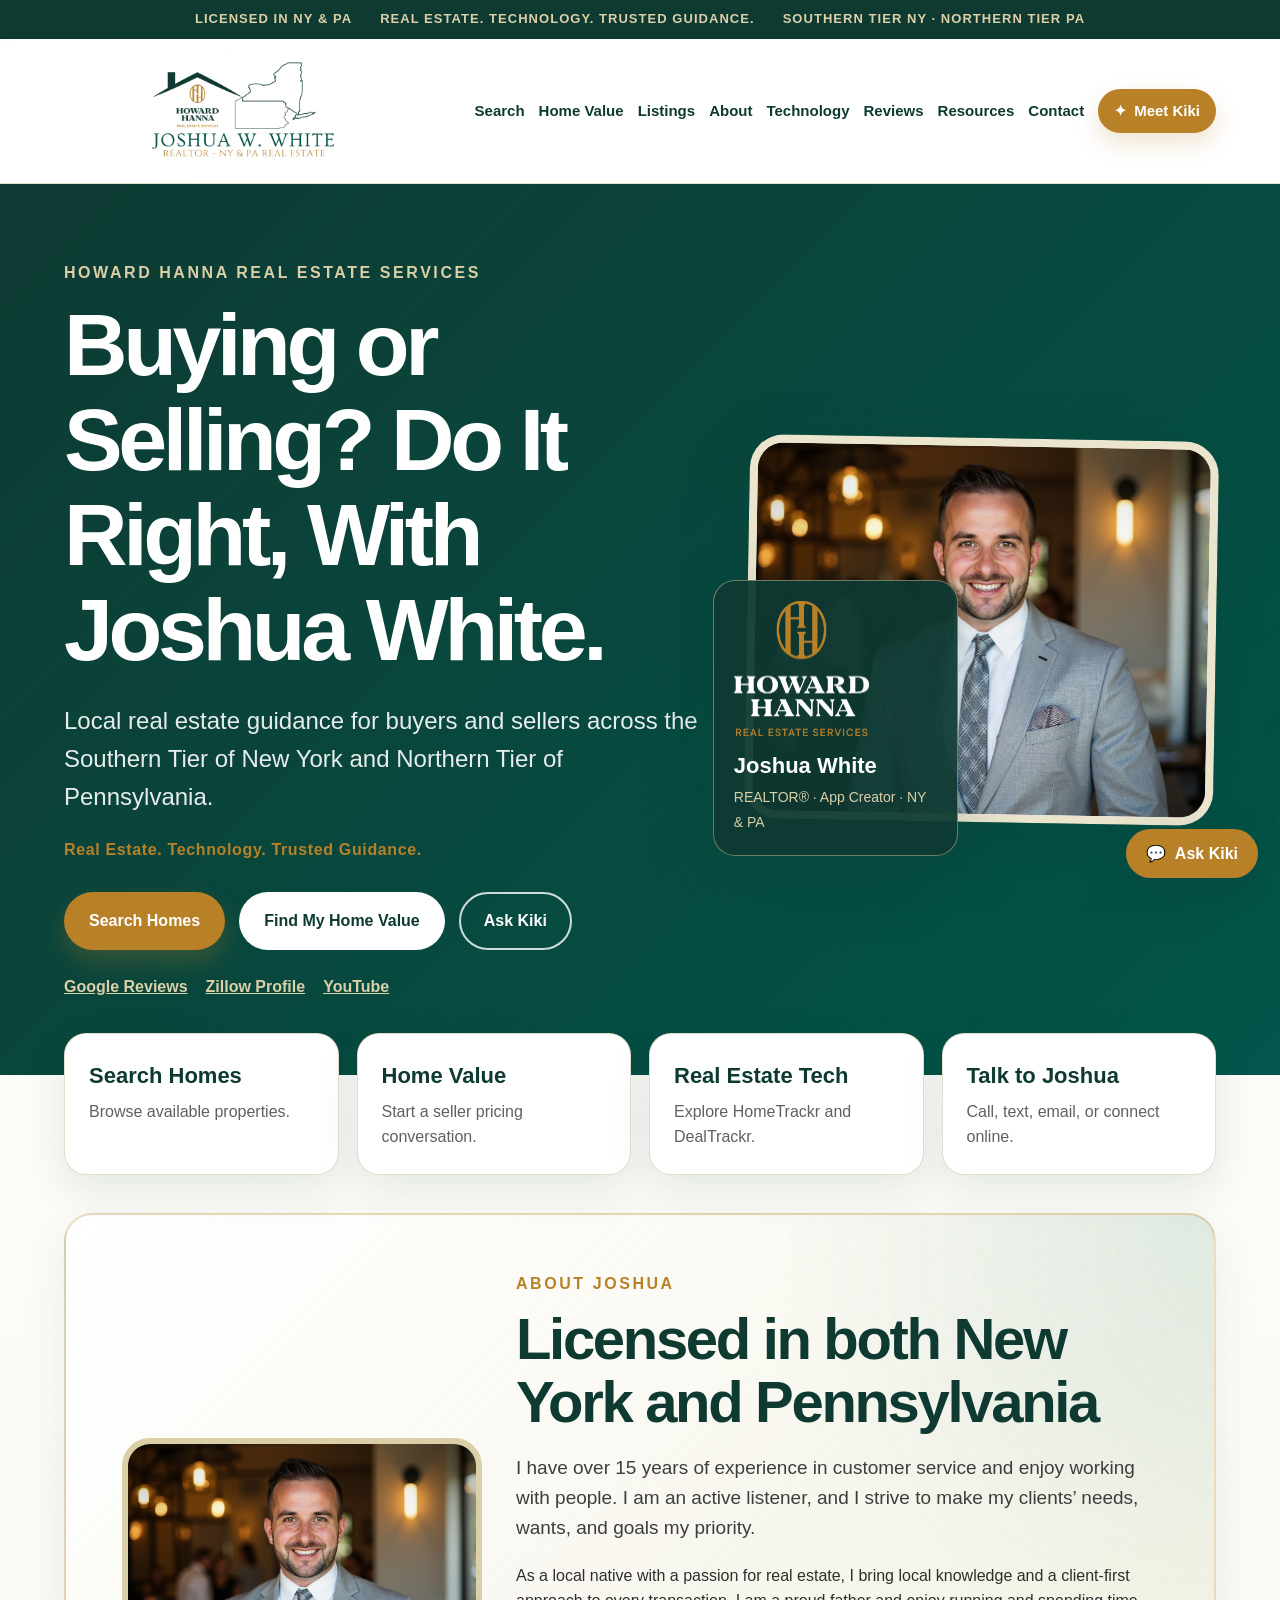
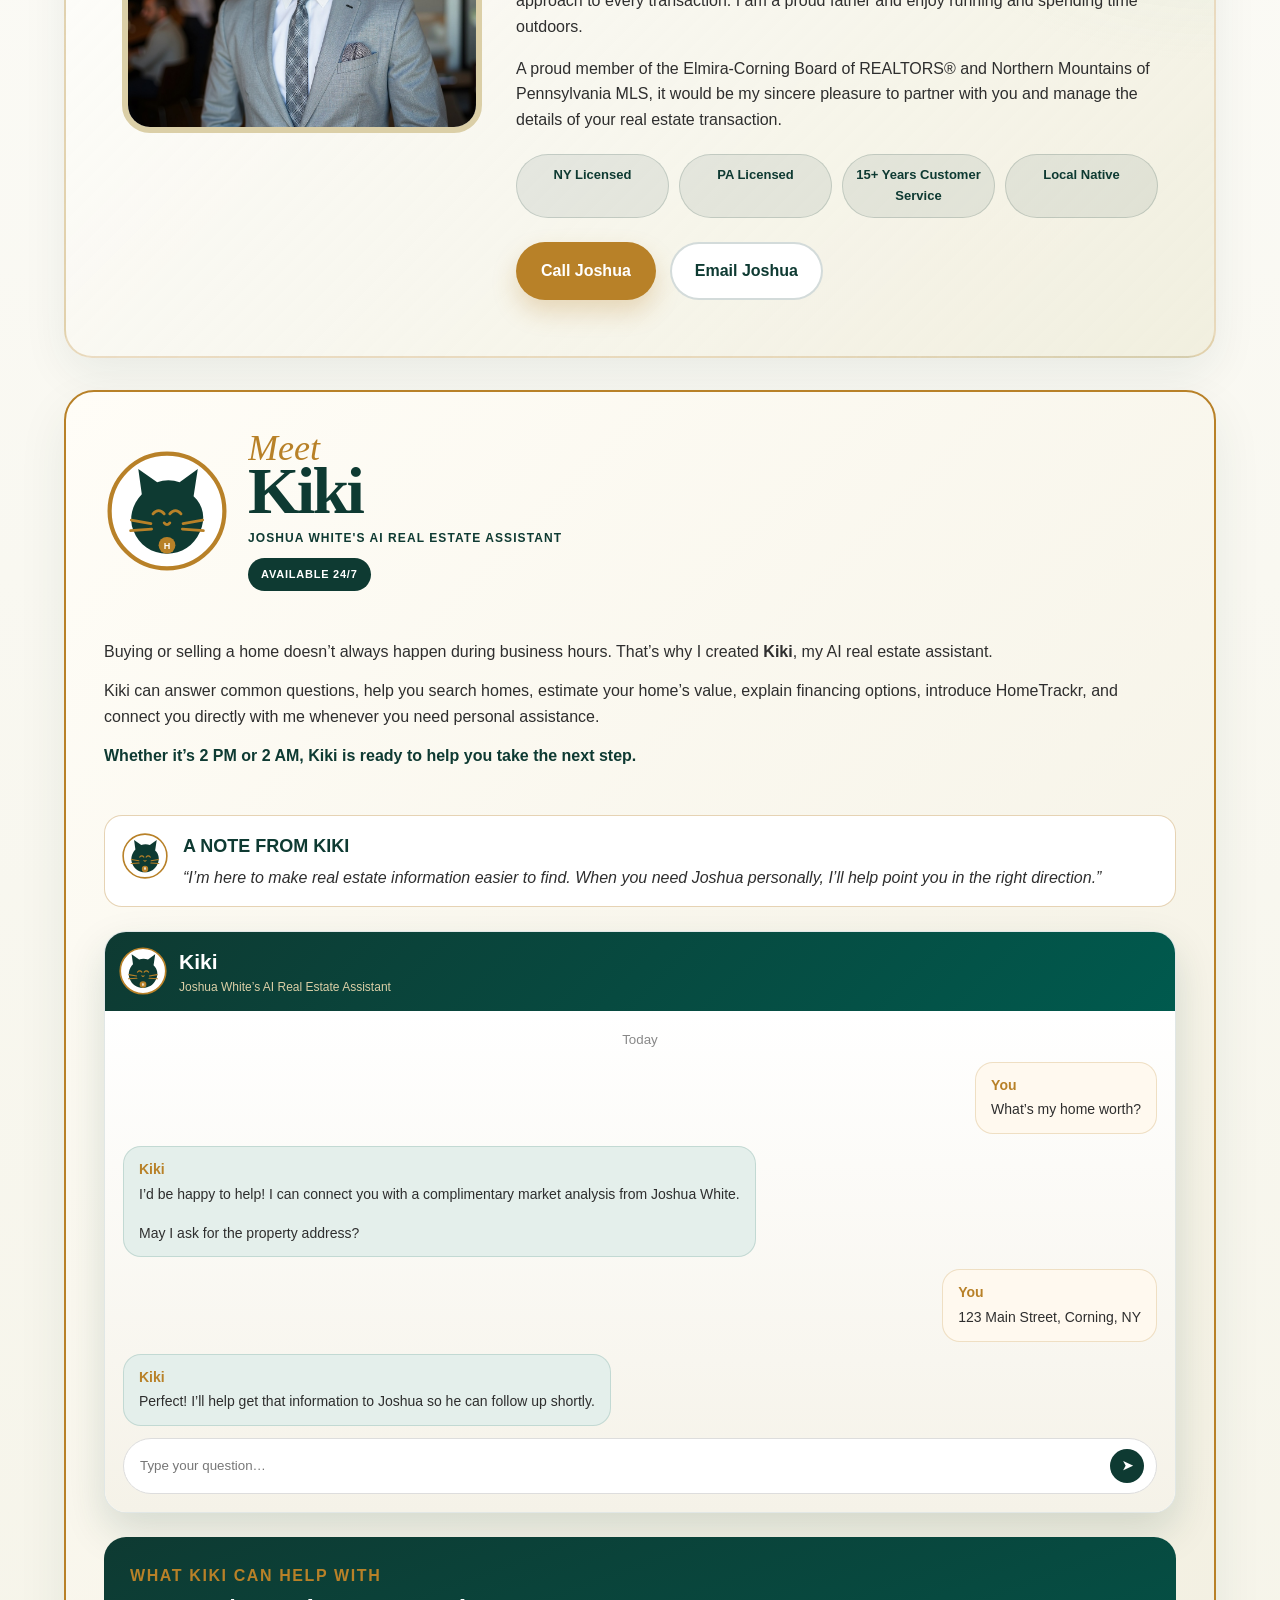
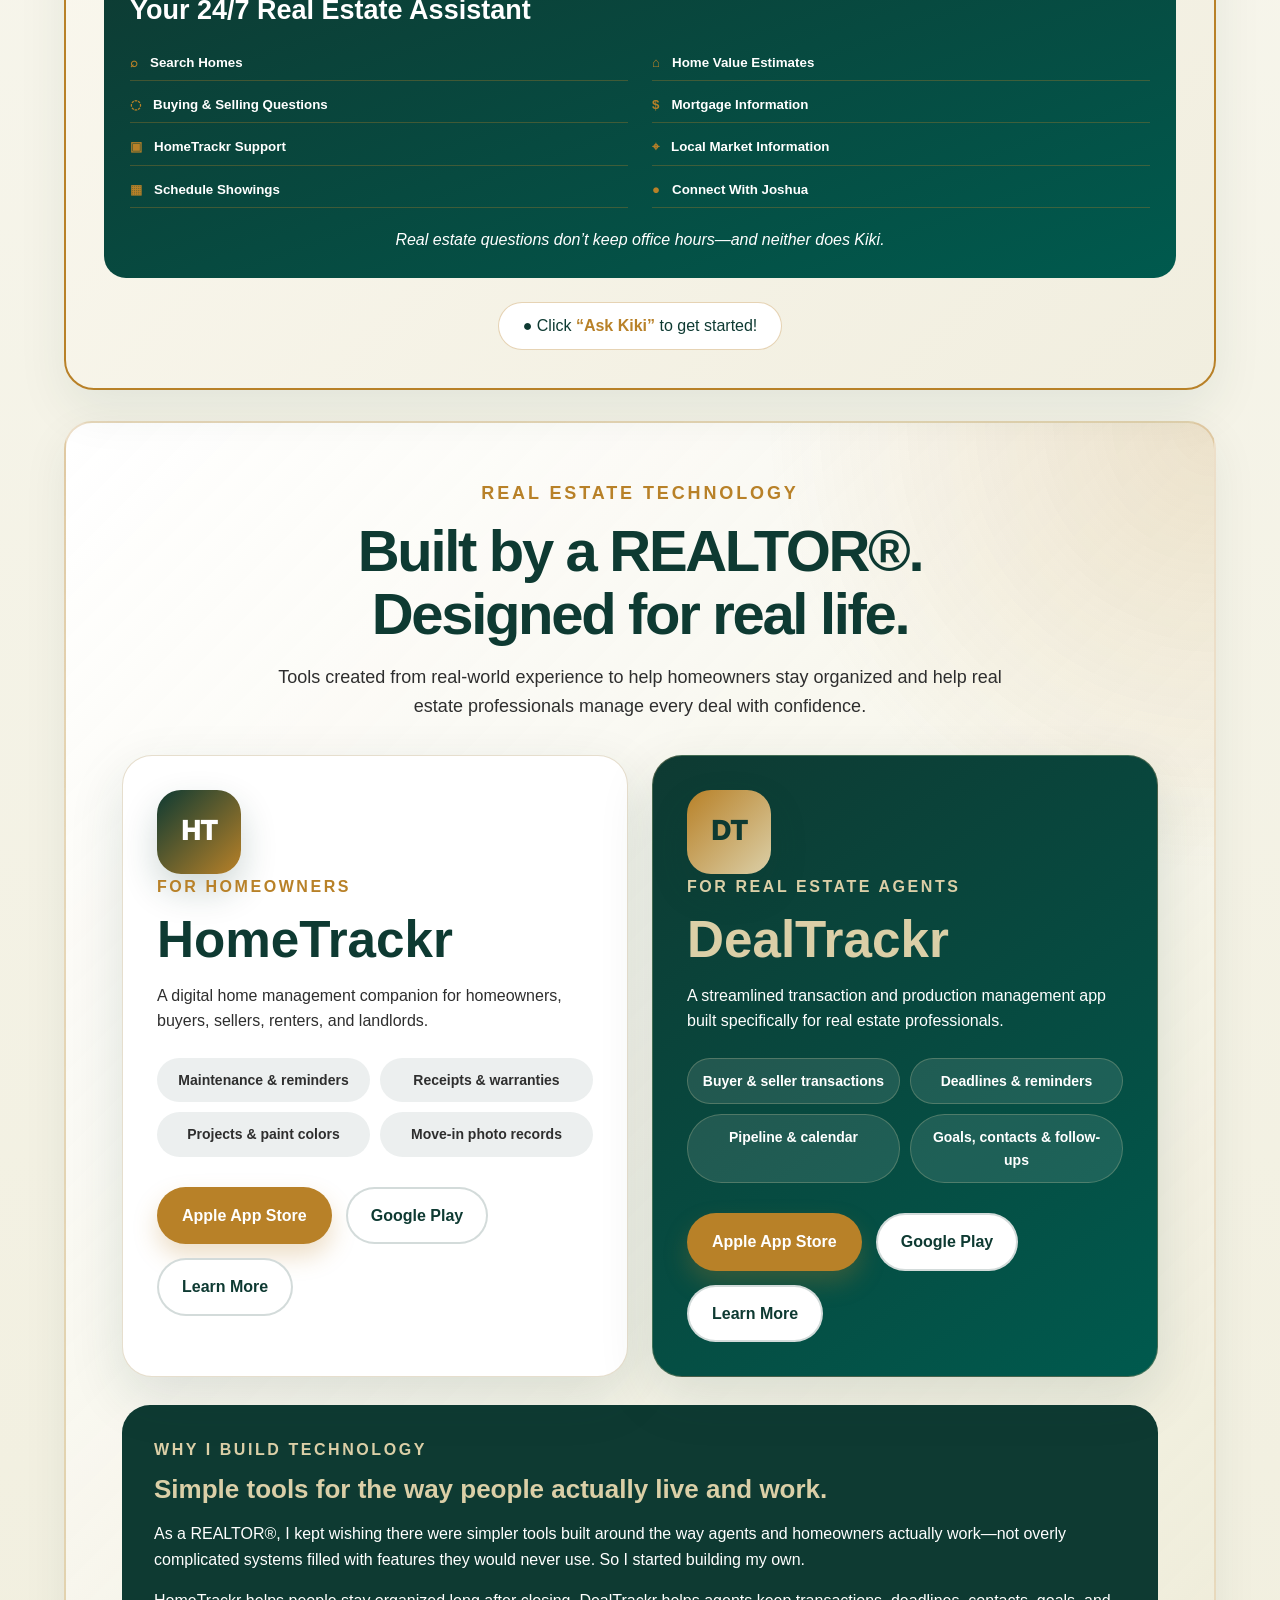
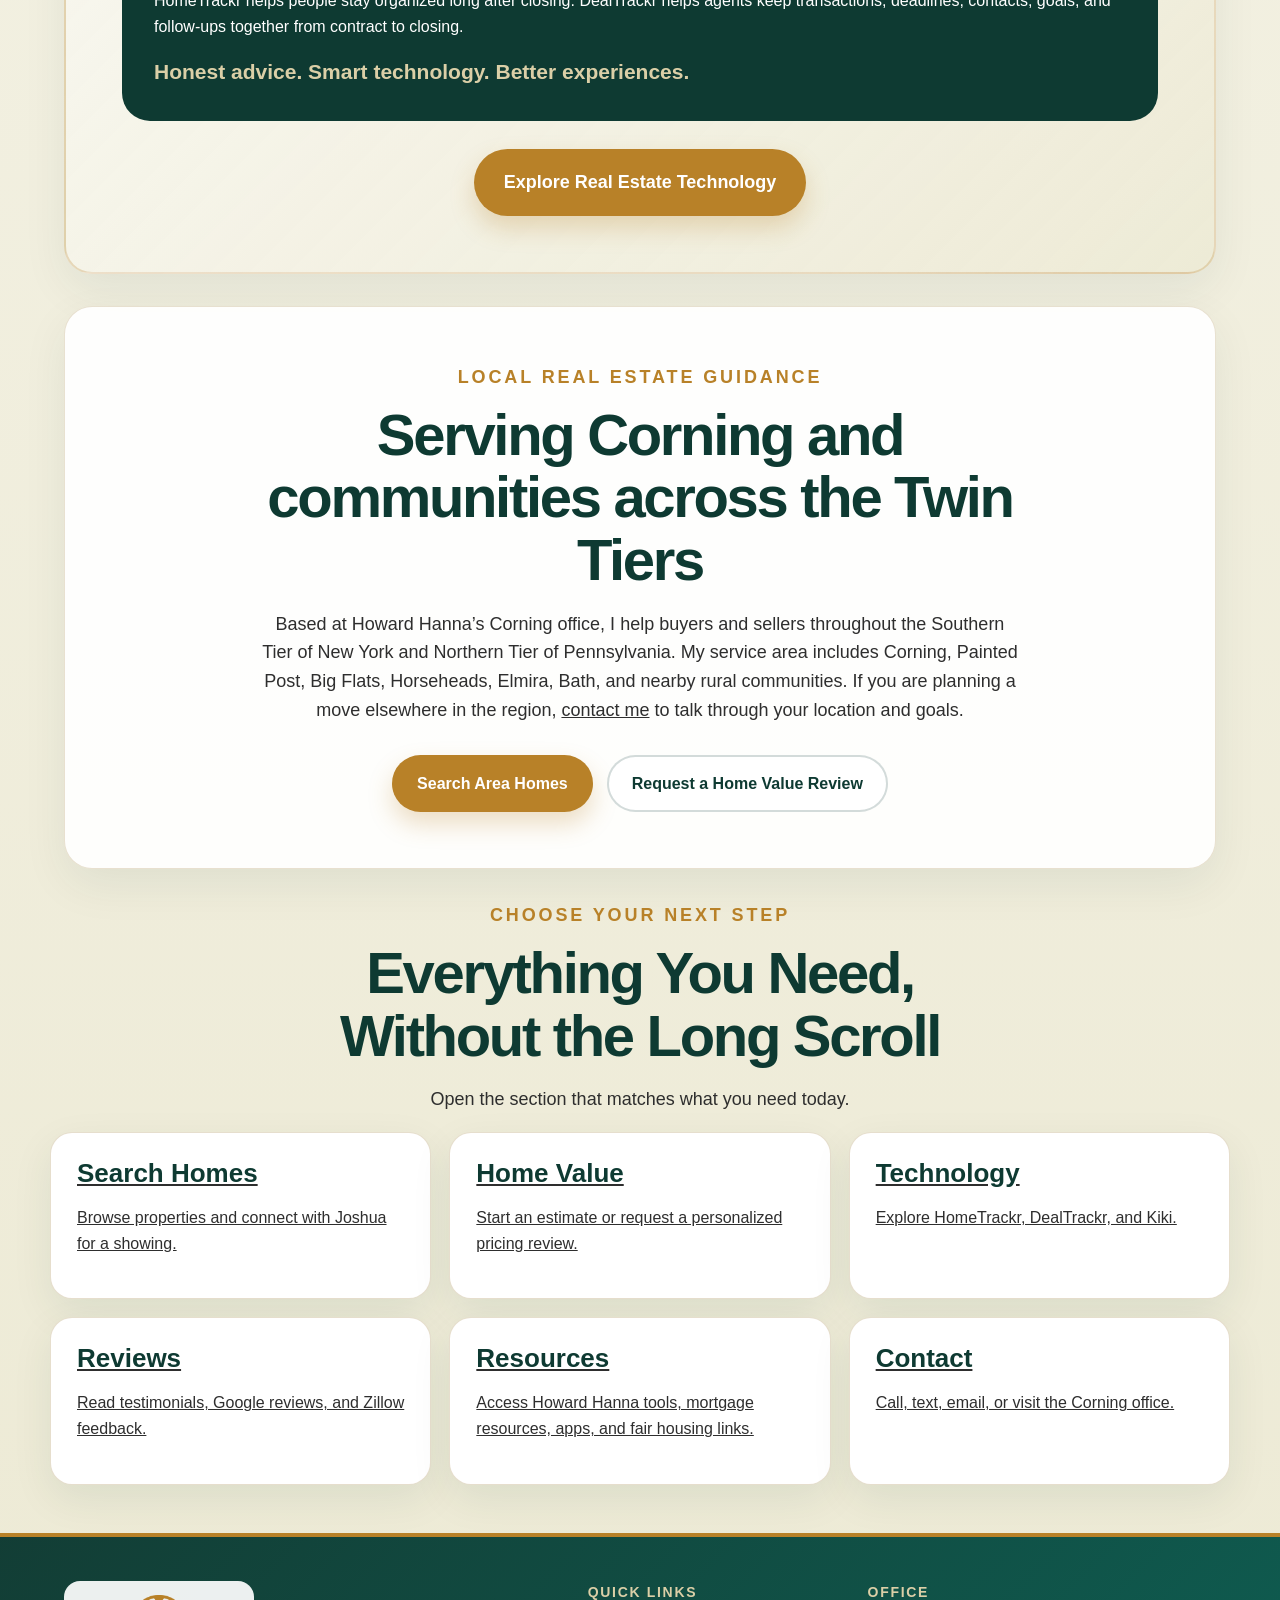
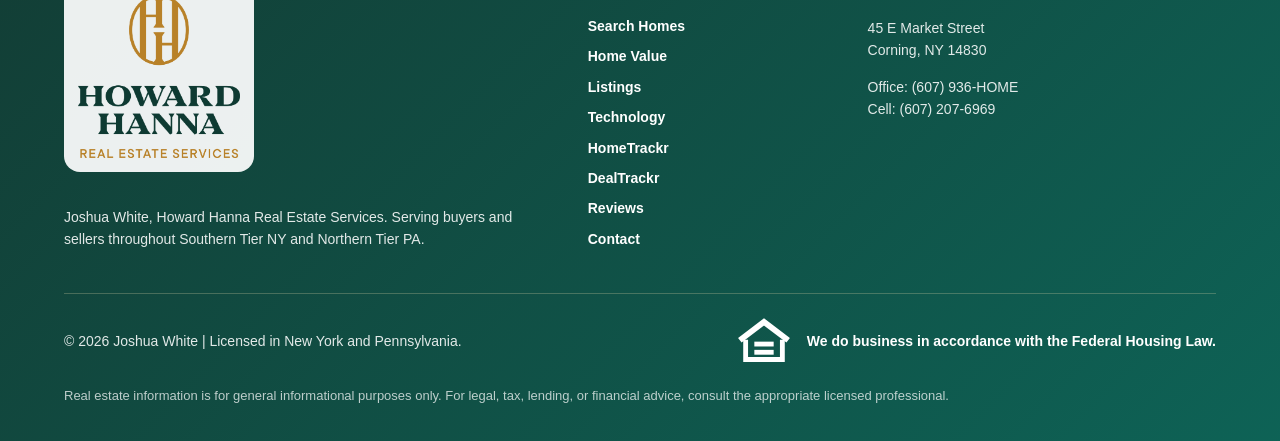
==== commit b4353ef6: "Add Android app download links" ====
--- a/index.html
+++ b/index.html
@@ -139,8 +139,8 @@
     <section class="section technology-home" id="technology">
       <div class="section-heading centered"><p class="eyebrow">Real Estate Technology</p><h2>Built by a REALTOR®. Designed for real life.</h2><p>Tools created from real-world experience to help homeowners stay organized and help real estate professionals manage every deal with confidence.</p></div>
       <div class="tech-app-grid">
-        <article class="tech-app-card home-card"><div class="tech-icon">HT</div><p class="eyebrow">For Homeowners</p><h3>HomeTrackr</h3><p>A digital home management companion for homeowners, buyers, sellers, renters, and landlords.</p><div class="tech-feature-list"><span>Maintenance & reminders</span><span>Receipts & warranties</span><span>Projects & paint colors</span><span>Move-in photo records</span></div><div class="cta-row"><a class="btn btn-gold" href="https://apps.apple.com/us/app/hometrackr-home-log/id6785076449" target="_blank" rel="noopener">Download</a><a class="btn btn-light btn-light-bordered" href="hometrackr.html">Learn More</a></div></article>
-        <article class="tech-app-card deal-card"><div class="tech-icon">DT</div><p class="eyebrow">For Real Estate Agents</p><h3>DealTrackr</h3><p>A streamlined transaction and production management app built specifically for real estate professionals.</p><div class="tech-feature-list"><span>Buyer & seller transactions</span><span>Deadlines & reminders</span><span>Pipeline & calendar</span><span>Goals, contacts & follow-ups</span></div><div class="cta-row"><a class="btn btn-gold" href="https://apps.apple.com/us/app/dealtrackr-for-agents/id6794187654" target="_blank" rel="noopener">Download</a><a class="btn btn-light btn-light-bordered" href="dealtrackr.html">Learn More</a></div></article>
+        <article class="tech-app-card home-card"><div class="tech-icon">HT</div><p class="eyebrow">For Homeowners</p><h3>HomeTrackr</h3><p>A digital home management companion for homeowners, buyers, sellers, renters, and landlords.</p><div class="tech-feature-list"><span>Maintenance & reminders</span><span>Receipts & warranties</span><span>Projects & paint colors</span><span>Move-in photo records</span></div><div class="cta-row"><a class="btn btn-gold" href="https://apps.apple.com/us/app/hometrackr-home-log/id6785076449" target="_blank" rel="noopener">Apple App Store</a><a class="btn btn-light btn-light-bordered" href="https://play.google.com/store/apps/details?id=com.joshuawhite.hometrackr" target="_blank" rel="noopener">Google Play</a><a class="btn btn-light btn-light-bordered" href="hometrackr.html">Learn More</a></div></article>
+        <article class="tech-app-card deal-card"><div class="tech-icon">DT</div><p class="eyebrow">For Real Estate Agents</p><h3>DealTrackr</h3><p>A streamlined transaction and production management app built specifically for real estate professionals.</p><div class="tech-feature-list"><span>Buyer & seller transactions</span><span>Deadlines & reminders</span><span>Pipeline & calendar</span><span>Goals, contacts & follow-ups</span></div><div class="cta-row"><a class="btn btn-gold" href="https://apps.apple.com/us/app/dealtrackr-for-agents/id6794187654" target="_blank" rel="noopener">Apple App Store</a><a class="btn btn-light btn-light-bordered" href="https://play.google.com/store/apps/details?id=com.dealtrackr.app" target="_blank" rel="noopener">Google Play</a><a class="btn btn-light btn-light-bordered" href="dealtrackr.html">Learn More</a></div></article>
       </div>
       <div class="why-tech"><p class="eyebrow">Why I Build Technology</p><h3>Simple tools for the way people actually live and work.</h3><p>As a REALTOR®, I kept wishing there were simpler tools built around the way agents and homeowners actually work—not overly complicated systems filled with features they would never use. So I started building my own.</p><p>HomeTrackr helps people stay organized long after closing. DealTrackr helps agents keep transactions, deadlines, contacts, goals, and follow-ups together from contract to closing.</p><strong>Honest advice. Smart technology. Better experiences.</strong></div>
       <div class="centered tech-more"><a class="btn btn-gold btn-large" href="technology.html">Explore Real Estate Technology</a></div>
@@ -153,4 +153,4 @@
   <footer class="footer premium-footer"><div class="footer-columns"><div><img loading="lazy" decoding="async" src="hh-logo-forest-gold.png" alt="Howard Hanna Real Estate Services"><p>Joshua White, Howard Hanna Real Estate Services. Serving buyers and sellers throughout Southern Tier NY and Northern Tier PA.</p></div><div><strong>Quick Links</strong><a href="search.html">Search Homes</a><a href="home-value.html">Home Value</a><a href="listings.html">Listings</a><a href="technology.html">Technology</a><a href="hometrackr.html">HomeTrackr</a><a href="dealtrackr.html">DealTrackr</a><a href="reviews.html">Reviews</a><a href="contact.html">Contact</a></div><div><strong>Office</strong><p>45 E Market Street<br>Corning, NY 14830</p><p>Office: (607) 936-HOME<br>Cell: (607) 207-6969</p></div></div><div class="footer-bottom-row"><p>© 2026 Joshua White | Licensed in New York and Pennsylvania.</p><div class="footer-eho"><svg viewBox="0 0 120 100" role="img" aria-label="Equal Housing Opportunity logo"><path d="M10 48 L60 10 L110 48" fill="none" stroke="currentColor" stroke-width="12"></path><path d="M22 47 V88 H98 V47" fill="none" stroke="currentColor" stroke-width="10"></path><rect x="40" y="51" width="40" height="10" fill="currentColor"></rect><rect x="40" y="68" width="40" height="10" fill="currentColor"></rect></svg><span>We do business in accordance with the Federal Housing Law.</span></div></div><p class="fine-print">Real estate information is for general informational purposes only. For legal, tax, lending, or financial advice, consult the appropriate licensed professional.</p></footer>
   <script src="joshua-ai.js"></script><script src="hometrackr-ai-addon.js"></script><script src="kiki-showcase.js"></script>
 </body>
-</html>+</html>
--- a/styles.css
+++ b/styles.css
@@ -397,6 +397,7 @@
 
 .about-photo img {
   width: 100%;
+  height: auto;
   display: block;
 }
 
--- a/custom.css
+++ b/custom.css
@@ -60,6 +60,11 @@
 
 .btn-light-bordered {
   border-color: rgba(14, 58, 50, .18);
+}
+
+.product-visual.dark h2,
+.why-tech h2 {
+  color: var(--pale-gold);
 }
 
 .hometrackr-section {
